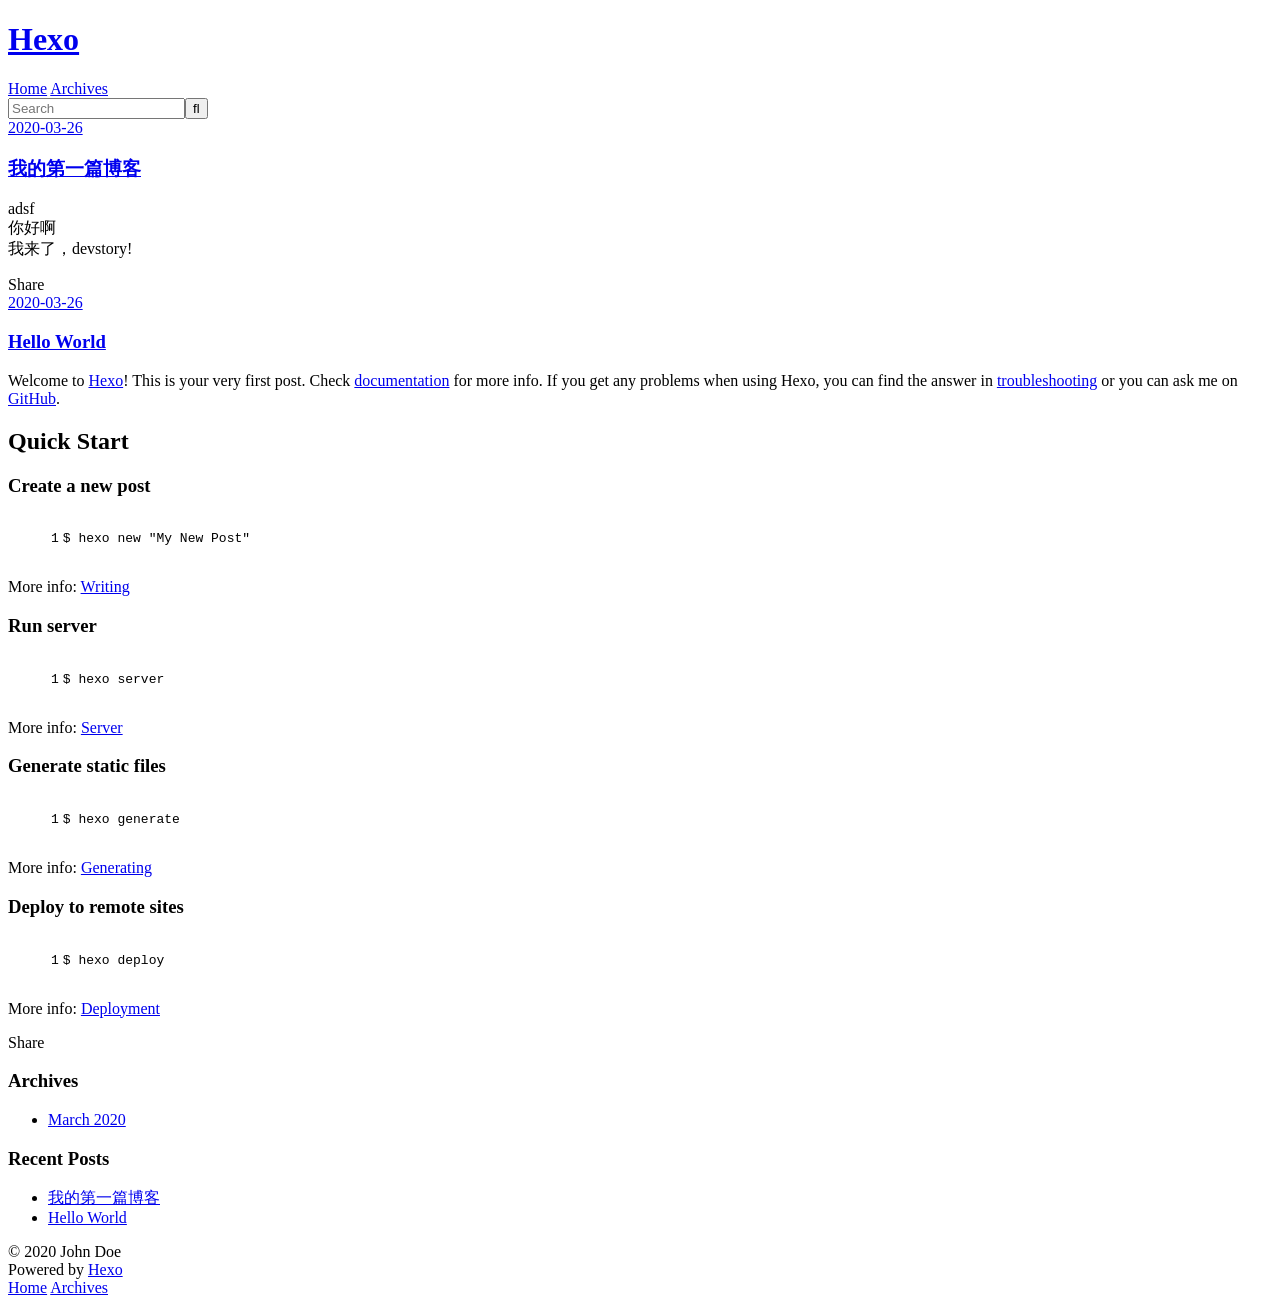
==== index.html @ c248e0e6 "Site updated: 2020-03-26 23:31:23" ====
<!DOCTYPE html>
<html>
<head>
  <meta charset="utf-8">
  

  
  <title>Hexo</title>
  <meta name="viewport" content="width=device-width, initial-scale=1, maximum-scale=1">
  <meta property="og:type" content="website">
<meta property="og:title" content="Hexo">
<meta property="og:url" content="http://yoursite.com/index.html">
<meta property="og:site_name" content="Hexo">
<meta property="og:locale" content="en_US">
<meta property="article:author" content="John Doe">
<meta name="twitter:card" content="summary">
  
    <link rel="alternate" href="/atom.xml" title="Hexo" type="application/atom+xml">
  
  
    <link rel="icon" href="/favicon.png">
  
  
    <link href="//fonts.googleapis.com/css?family=Source+Code+Pro" rel="stylesheet" type="text/css">
  
  
<link rel="stylesheet" href="/css/style.css">

<meta name="generator" content="Hexo 4.2.0"></head>

<body>
  <div id="container">
    <div id="wrap">
      <header id="header">
  <div id="banner"></div>
  <div id="header-outer" class="outer">
    <div id="header-title" class="inner">
      <h1 id="logo-wrap">
        <a href="/" id="logo">Hexo</a>
      </h1>
      
    </div>
    <div id="header-inner" class="inner">
      <nav id="main-nav">
        <a id="main-nav-toggle" class="nav-icon"></a>
        
          <a class="main-nav-link" href="/">Home</a>
        
          <a class="main-nav-link" href="/archives">Archives</a>
        
      </nav>
      <nav id="sub-nav">
        
          <a id="nav-rss-link" class="nav-icon" href="/atom.xml" title="RSS Feed"></a>
        
        <a id="nav-search-btn" class="nav-icon" title="Search"></a>
      </nav>
      <div id="search-form-wrap">
        <form action="//google.com/search" method="get" accept-charset="UTF-8" class="search-form"><input type="search" name="q" class="search-form-input" placeholder="Search"><button type="submit" class="search-form-submit">&#xF002;</button><input type="hidden" name="sitesearch" value="http://yoursite.com"></form>
      </div>
    </div>
  </div>
</header>
      <div class="outer">
        <section id="main">
  
    <article id="post-我的第一篇博客" class="article article-type-post" itemscope itemprop="blogPost">
  <div class="article-meta">
    <a href="/2020/03/26/%E6%88%91%E7%9A%84%E7%AC%AC%E4%B8%80%E7%AF%87%E5%8D%9A%E5%AE%A2/" class="article-date">
  <time datetime="2020-03-26T15:12:31.000Z" itemprop="datePublished">2020-03-26</time>
</a>
    
  </div>
  <div class="article-inner">
    
    
      <header class="article-header">
        
  
    <h1 itemprop="name">
      <a class="article-title" href="/2020/03/26/%E6%88%91%E7%9A%84%E7%AC%AC%E4%B8%80%E7%AF%87%E5%8D%9A%E5%AE%A2/">我的第一篇博客</a>
    </h1>
  

      </header>
    
    <div class="article-entry" itemprop="articleBody">
      
        <p>adsf<br>你好啊<br>我来了，devstory!</p>

      
    </div>
    <footer class="article-footer">
      <a data-url="http://yoursite.com/2020/03/26/%E6%88%91%E7%9A%84%E7%AC%AC%E4%B8%80%E7%AF%87%E5%8D%9A%E5%AE%A2/" data-id="ck88wel8a0000pclwgc4u8o2d" class="article-share-link">Share</a>
      
      
    </footer>
  </div>
  
</article>


  
    <article id="post-hello-world" class="article article-type-post" itemscope itemprop="blogPost">
  <div class="article-meta">
    <a href="/2020/03/26/hello-world/" class="article-date">
  <time datetime="2020-03-26T14:30:12.957Z" itemprop="datePublished">2020-03-26</time>
</a>
    
  </div>
  <div class="article-inner">
    
    
      <header class="article-header">
        
  
    <h1 itemprop="name">
      <a class="article-title" href="/2020/03/26/hello-world/">Hello World</a>
    </h1>
  

      </header>
    
    <div class="article-entry" itemprop="articleBody">
      
        <p>Welcome to <a href="https://hexo.io/" target="_blank" rel="noopener">Hexo</a>! This is your very first post. Check <a href="https://hexo.io/docs/" target="_blank" rel="noopener">documentation</a> for more info. If you get any problems when using Hexo, you can find the answer in <a href="https://hexo.io/docs/troubleshooting.html" target="_blank" rel="noopener">troubleshooting</a> or you can ask me on <a href="https://github.com/hexojs/hexo/issues" target="_blank" rel="noopener">GitHub</a>.</p>
<h2 id="Quick-Start"><a href="#Quick-Start" class="headerlink" title="Quick Start"></a>Quick Start</h2><h3 id="Create-a-new-post"><a href="#Create-a-new-post" class="headerlink" title="Create a new post"></a>Create a new post</h3><figure class="highlight bash"><table><tr><td class="gutter"><pre><span class="line">1</span><br></pre></td><td class="code"><pre><span class="line">$ hexo new <span class="string">"My New Post"</span></span><br></pre></td></tr></table></figure>

<p>More info: <a href="https://hexo.io/docs/writing.html" target="_blank" rel="noopener">Writing</a></p>
<h3 id="Run-server"><a href="#Run-server" class="headerlink" title="Run server"></a>Run server</h3><figure class="highlight bash"><table><tr><td class="gutter"><pre><span class="line">1</span><br></pre></td><td class="code"><pre><span class="line">$ hexo server</span><br></pre></td></tr></table></figure>

<p>More info: <a href="https://hexo.io/docs/server.html" target="_blank" rel="noopener">Server</a></p>
<h3 id="Generate-static-files"><a href="#Generate-static-files" class="headerlink" title="Generate static files"></a>Generate static files</h3><figure class="highlight bash"><table><tr><td class="gutter"><pre><span class="line">1</span><br></pre></td><td class="code"><pre><span class="line">$ hexo generate</span><br></pre></td></tr></table></figure>

<p>More info: <a href="https://hexo.io/docs/generating.html" target="_blank" rel="noopener">Generating</a></p>
<h3 id="Deploy-to-remote-sites"><a href="#Deploy-to-remote-sites" class="headerlink" title="Deploy to remote sites"></a>Deploy to remote sites</h3><figure class="highlight bash"><table><tr><td class="gutter"><pre><span class="line">1</span><br></pre></td><td class="code"><pre><span class="line">$ hexo deploy</span><br></pre></td></tr></table></figure>

<p>More info: <a href="https://hexo.io/docs/one-command-deployment.html" target="_blank" rel="noopener">Deployment</a></p>

      
    </div>
    <footer class="article-footer">
      <a data-url="http://yoursite.com/2020/03/26/hello-world/" data-id="ck88wa7g70000g4lwa5vne0vb" class="article-share-link">Share</a>
      
      
    </footer>
  </div>
  
</article>


  


</section>
        
          <aside id="sidebar">
  
    

  
    

  
    
  
    
  <div class="widget-wrap">
    <h3 class="widget-title">Archives</h3>
    <div class="widget">
      <ul class="archive-list"><li class="archive-list-item"><a class="archive-list-link" href="/archives/2020/03/">March 2020</a></li></ul>
    </div>
  </div>


  
    
  <div class="widget-wrap">
    <h3 class="widget-title">Recent Posts</h3>
    <div class="widget">
      <ul>
        
          <li>
            <a href="/2020/03/26/%E6%88%91%E7%9A%84%E7%AC%AC%E4%B8%80%E7%AF%87%E5%8D%9A%E5%AE%A2/">我的第一篇博客</a>
          </li>
        
          <li>
            <a href="/2020/03/26/hello-world/">Hello World</a>
          </li>
        
      </ul>
    </div>
  </div>

  
</aside>
        
      </div>
      <footer id="footer">
  
  <div class="outer">
    <div id="footer-info" class="inner">
      &copy; 2020 John Doe<br>
      Powered by <a href="http://hexo.io/" target="_blank">Hexo</a>
    </div>
  </div>
</footer>
    </div>
    <nav id="mobile-nav">
  
    <a href="/" class="mobile-nav-link">Home</a>
  
    <a href="/archives" class="mobile-nav-link">Archives</a>
  
</nav>
    

<script src="//ajax.googleapis.com/ajax/libs/jquery/2.0.3/jquery.min.js"></script>


  
<link rel="stylesheet" href="/fancybox/jquery.fancybox.css">

  
<script src="/fancybox/jquery.fancybox.pack.js"></script>




<script src="/js/script.js"></script>




  </div>
</body>
</html>
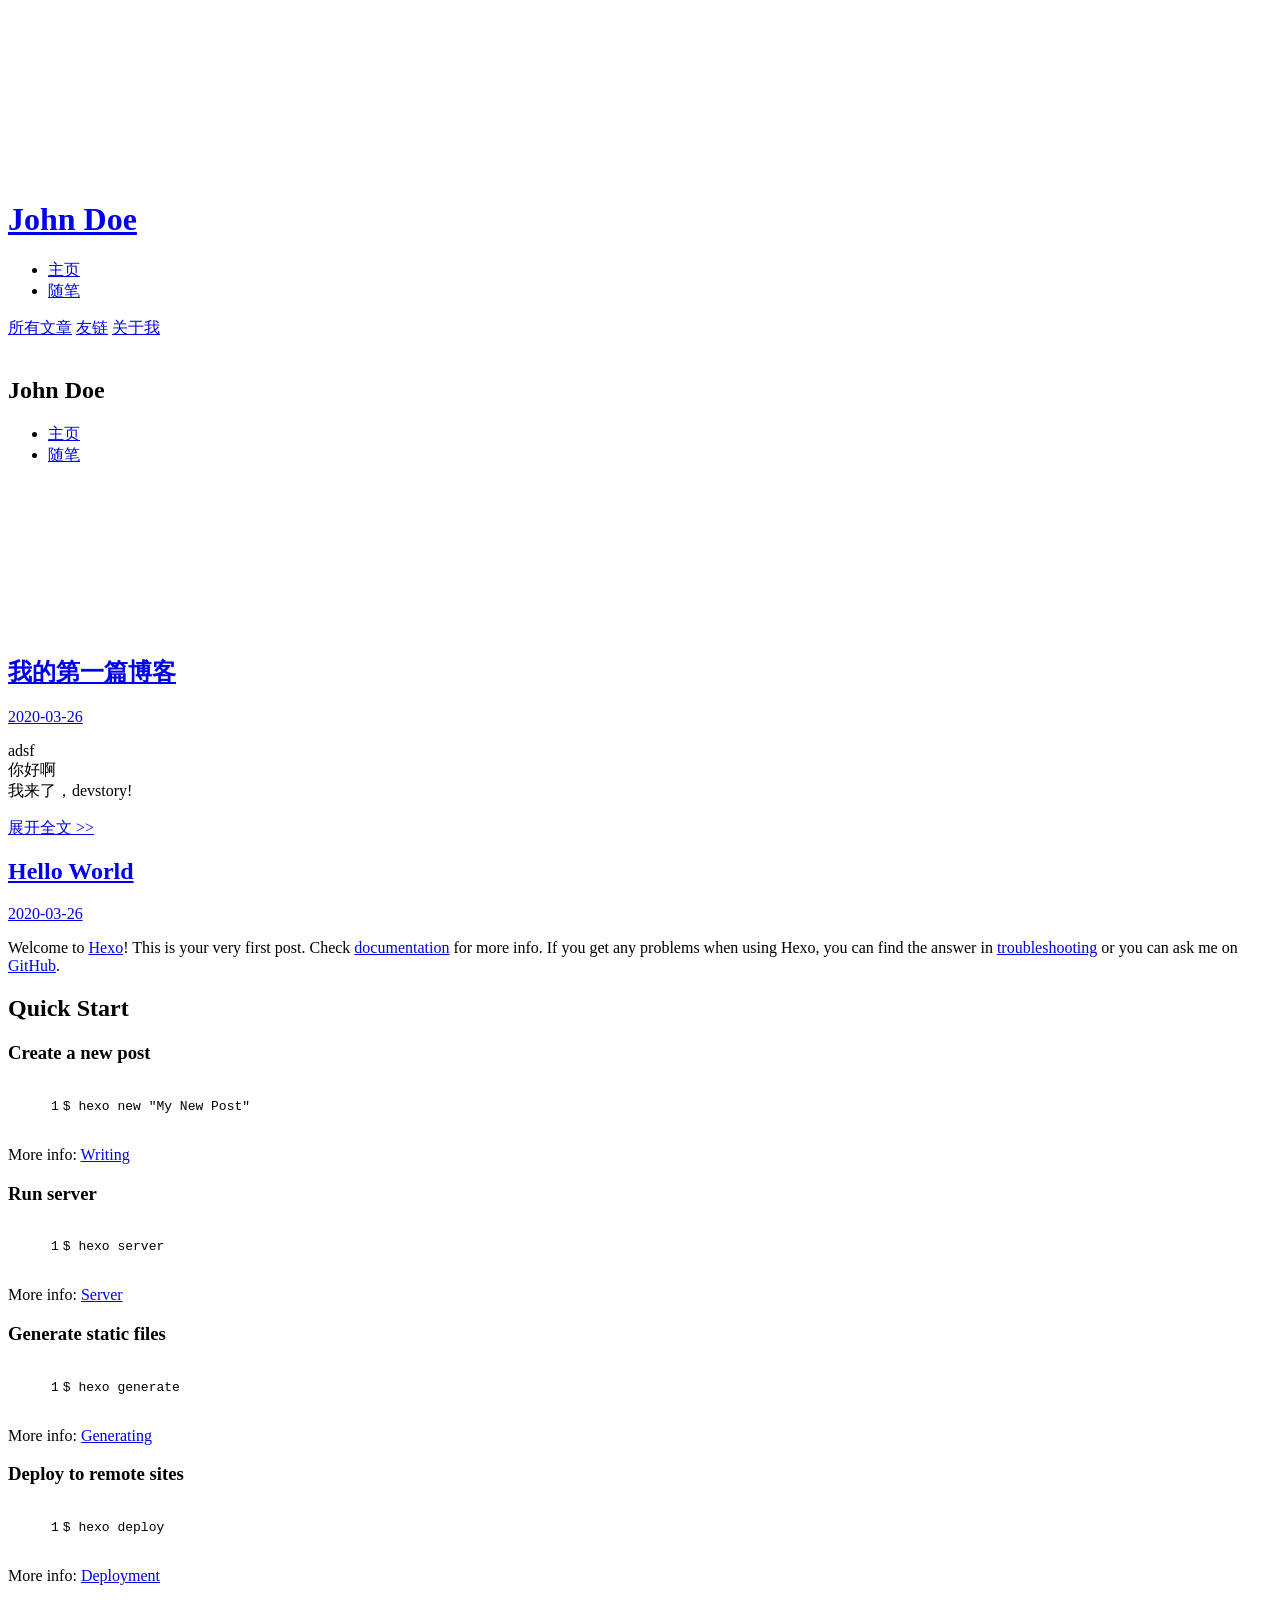
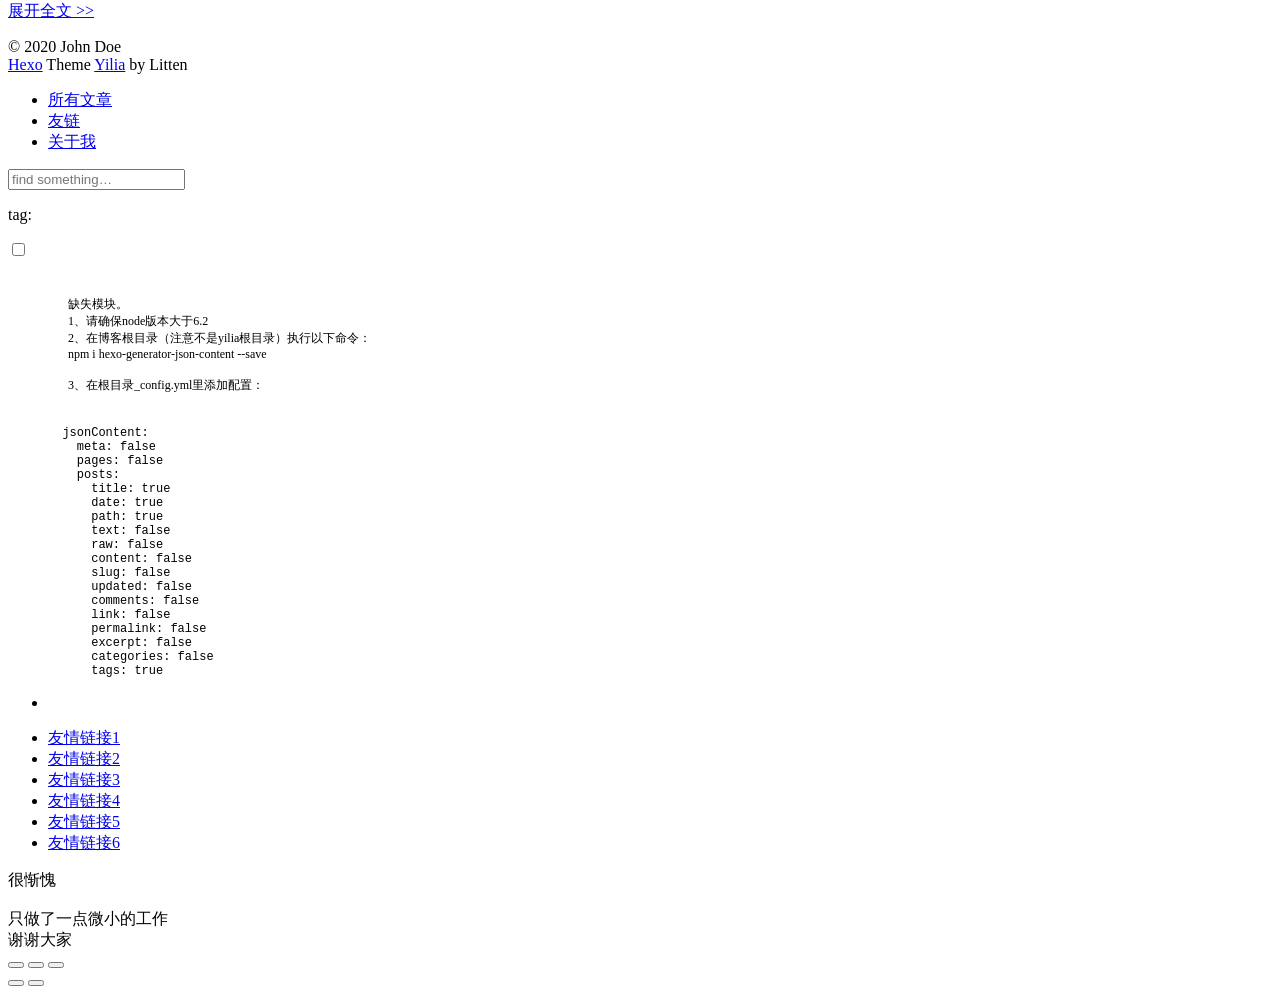
==== commit 801e8a35: "Site updated: 2020-03-26 23:58:21" ====
--- a/index.html
+++ b/index.html
@@ -3,8 +3,9 @@
 <head>
   <meta charset="utf-8">
   
-
-  
+  <meta name="renderer" content="webkit">
+  <meta http-equiv="X-UA-Compatible" content="IE=edge" >
+  <link rel="dns-prefetch" href="http://yoursite.com">
   <title>Hexo</title>
   <meta name="viewport" content="width=device-width, initial-scale=1, maximum-scale=1">
   <meta property="og:type" content="website">
@@ -15,64 +16,144 @@
 <meta property="article:author" content="John Doe">
 <meta name="twitter:card" content="summary">
   
-    <link rel="alternate" href="/atom.xml" title="Hexo" type="application/atom+xml">
+    <link rel="alternative" href="/atom.xml" title="Hexo" type="application/atom+xml">
   
   
     <link rel="icon" href="/favicon.png">
   
-  
-    <link href="//fonts.googleapis.com/css?family=Source+Code+Pro" rel="stylesheet" type="text/css">
-  
-  
-<link rel="stylesheet" href="/css/style.css">
+  <link rel="stylesheet" type="text/css" href="/./main.0cf68a.css">
+  <style type="text/css">
+  
+    #container.show {
+      background: linear-gradient(200deg,#a0cfe4,#e8c37e);
+    }
+  </style>
+  
+
+  
 
 <meta name="generator" content="Hexo 4.2.0"></head>
 
 <body>
-  <div id="container">
-    <div id="wrap">
-      <header id="header">
-  <div id="banner"></div>
-  <div id="header-outer" class="outer">
-    <div id="header-title" class="inner">
-      <h1 id="logo-wrap">
-        <a href="/" id="logo">Hexo</a>
-      </h1>
-      
-    </div>
-    <div id="header-inner" class="inner">
-      <nav id="main-nav">
-        <a id="main-nav-toggle" class="nav-icon"></a>
-        
-          <a class="main-nav-link" href="/">Home</a>
-        
-          <a class="main-nav-link" href="/archives">Archives</a>
-        
-      </nav>
-      <nav id="sub-nav">
-        
-          <a id="nav-rss-link" class="nav-icon" href="/atom.xml" title="RSS Feed"></a>
-        
-        <a id="nav-search-btn" class="nav-icon" title="Search"></a>
-      </nav>
-      <div id="search-form-wrap">
-        <form action="//google.com/search" method="get" accept-charset="UTF-8" class="search-form"><input type="search" name="q" class="search-form-input" placeholder="Search"><button type="submit" class="search-form-submit">&#xF002;</button><input type="hidden" name="sitesearch" value="http://yoursite.com"></form>
-      </div>
-    </div>
-  </div>
-</header>
-      <div class="outer">
-        <section id="main">
-  
-    <article id="post-我的第一篇博客" class="article article-type-post" itemscope itemprop="blogPost">
-  <div class="article-meta">
-    <a href="/2020/03/26/%E6%88%91%E7%9A%84%E7%AC%AC%E4%B8%80%E7%AF%87%E5%8D%9A%E5%AE%A2/" class="article-date">
-  <time datetime="2020-03-26T15:12:31.000Z" itemprop="datePublished">2020-03-26</time>
-</a>
-    
-  </div>
+  <div id="container" q-class="show:isCtnShow">
+    <canvas id="anm-canvas" class="anm-canvas"></canvas>
+    <div class="left-col" q-class="show:isShow">
+      
+<div class="overlay" style="background: #4d4d4d"></div>
+<div class="intrude-less">
+	<header id="header" class="inner">
+		<a href="/" class="profilepic">
+			<img src="" class="js-avatar">
+		</a>
+		<hgroup>
+		  <h1 class="header-author"><a href="/">John Doe</a></h1>
+		</hgroup>
+		
+
+		<nav class="header-menu">
+			<ul>
+			
+				<li><a href="/">主页</a></li>
+	        
+				<li><a href="/tags/%E9%9A%8F%E7%AC%94/">随笔</a></li>
+	        
+			</ul>
+		</nav>
+		<nav class="header-smart-menu">
+    		
+    			
+    			<a q-on="click: openSlider(e, 'innerArchive')" href="javascript:void(0)">所有文章</a>
+    			
+            
+    			
+    			<a q-on="click: openSlider(e, 'friends')" href="javascript:void(0)">友链</a>
+    			
+            
+    			
+    			<a q-on="click: openSlider(e, 'aboutme')" href="javascript:void(0)">关于我</a>
+    			
+            
+		</nav>
+		<nav class="header-nav">
+			<div class="social">
+				
+					<a class="github" target="_blank" href="#" title="github"><i class="icon-github"></i></a>
+		        
+					<a class="weibo" target="_blank" href="#" title="weibo"><i class="icon-weibo"></i></a>
+		        
+					<a class="rss" target="_blank" href="#" title="rss"><i class="icon-rss"></i></a>
+		        
+					<a class="zhihu" target="_blank" href="#" title="zhihu"><i class="icon-zhihu"></i></a>
+		        
+			</div>
+		</nav>
+	</header>		
+</div>
+
+    </div>
+    <div class="mid-col" q-class="show:isShow,hide:isShow|isFalse">
+      
+<nav id="mobile-nav">
+  	<div class="overlay js-overlay" style="background: #4d4d4d"></div>
+	<div class="btnctn js-mobile-btnctn">
+  		<div class="slider-trigger list" q-on="click: openSlider(e)"><i class="icon icon-sort"></i></div>
+	</div>
+	<div class="intrude-less">
+		<header id="header" class="inner">
+			<div class="profilepic">
+				<img src="" class="js-avatar">
+			</div>
+			<hgroup>
+			  <h1 class="header-author js-header-author">John Doe</h1>
+			</hgroup>
+			
+			
+			
+				
+			
+				
+			
+			
+			
+			<nav class="header-nav">
+				<div class="social">
+					
+						<a class="github" target="_blank" href="#" title="github"><i class="icon-github"></i></a>
+			        
+						<a class="weibo" target="_blank" href="#" title="weibo"><i class="icon-weibo"></i></a>
+			        
+						<a class="rss" target="_blank" href="#" title="rss"><i class="icon-rss"></i></a>
+			        
+						<a class="zhihu" target="_blank" href="#" title="zhihu"><i class="icon-zhihu"></i></a>
+			        
+				</div>
+			</nav>
+
+			<nav class="header-menu js-header-menu">
+				<ul style="width: 50%">
+				
+				
+					<li style="width: 50%"><a href="/">主页</a></li>
+		        
+					<li style="width: 50%"><a href="/tags/%E9%9A%8F%E7%AC%94/">随笔</a></li>
+		        
+				</ul>
+			</nav>
+		</header>				
+	</div>
+	<div class="mobile-mask" style="display:none" q-show="isShow"></div>
+</nav>
+
+      <div id="wrapper" class="body-wrap">
+        <div class="menu-l">
+          <div class="canvas-wrap">
+            <canvas data-colors="#eaeaea" data-sectionHeight="100" data-contentId="js-content" id="myCanvas1" class="anm-canvas"></canvas>
+          </div>
+          <div id="js-content" class="content-ll">
+            
+  
+    <article id="post-我的第一篇博客" class="article article-type-post  article-index" itemscope itemprop="blogPost">
   <div class="article-inner">
-    
     
       <header class="article-header">
         
@@ -82,6 +163,11 @@
     </h1>
   
 
+        
+        <a href="/2020/03/26/%E6%88%91%E7%9A%84%E7%AC%AC%E4%B8%80%E7%AF%87%E5%8D%9A%E5%AE%A2/" class="archive-article-date">
+  	<time datetime="2020-03-26T15:12:31.000Z" itemprop="datePublished"><i class="icon-calendar icon"></i>2020-03-26</time>
+</a>
+        
       </header>
     
     <div class="article-entry" itemprop="articleBody">
@@ -89,27 +175,48 @@
         <p>adsf<br>你好啊<br>我来了，devstory!</p>
 
       
-    </div>
-    <footer class="article-footer">
-      <a data-url="http://yoursite.com/2020/03/26/%E6%88%91%E7%9A%84%E7%AC%AC%E4%B8%80%E7%AF%87%E5%8D%9A%E5%AE%A2/" data-id="ck88wel8a0000pclwgc4u8o2d" class="article-share-link">Share</a>
-      
-      
-    </footer>
+
+      
+    </div>
+    <div class="article-info article-info-index">
+      
+      
+      
+
+      
+        <p class="article-more-link">
+          <a class="article-more-a" href="/2020/03/26/%E6%88%91%E7%9A%84%E7%AC%AC%E4%B8%80%E7%AF%87%E5%8D%9A%E5%AE%A2/">展开全文 >></a>
+        </p>
+      
+
+      
+      <div class="clearfix"></div>
+    </div>
   </div>
-  
 </article>
 
-
-  
-    <article id="post-hello-world" class="article article-type-post" itemscope itemprop="blogPost">
-  <div class="article-meta">
-    <a href="/2020/03/26/hello-world/" class="article-date">
-  <time datetime="2020-03-26T14:30:12.957Z" itemprop="datePublished">2020-03-26</time>
-</a>
-    
-  </div>
+<aside class="wrap-side-operation">
+    <div class="mod-side-operation">
+        
+        <div class="jump-container" id="js-jump-container" style="display:none;">
+            <a href="javascript:void(0)" class="mod-side-operation__jump-to-top">
+                <i class="icon-font icon-back"></i>
+            </a>
+            <div id="js-jump-plan-container" class="jump-plan-container" style="top: -11px;">
+                <i class="icon-font icon-plane jump-plane"></i>
+            </div>
+        </div>
+        
+        
+    </div>
+</aside>
+
+
+
+
+  
+    <article id="post-hello-world" class="article article-type-post  article-index" itemscope itemprop="blogPost">
   <div class="article-inner">
-    
     
       <header class="article-header">
         
@@ -119,6 +226,11 @@
     </h1>
   
 
+        
+        <a href="/2020/03/26/hello-world/" class="archive-article-date">
+  	<time datetime="2020-03-26T14:30:12.957Z" itemprop="datePublished"><i class="icon-calendar icon"></i>2020-03-26</time>
+</a>
+        
       </header>
     
     <div class="article-entry" itemprop="articleBody">
@@ -138,100 +250,292 @@
 <p>More info: <a href="https://hexo.io/docs/one-command-deployment.html" target="_blank" rel="noopener">Deployment</a></p>
 
       
-    </div>
-    <footer class="article-footer">
-      <a data-url="http://yoursite.com/2020/03/26/hello-world/" data-id="ck88wa7g70000g4lwa5vne0vb" class="article-share-link">Share</a>
-      
-      
-    </footer>
+
+      
+    </div>
+    <div class="article-info article-info-index">
+      
+      
+      
+
+      
+        <p class="article-more-link">
+          <a class="article-more-a" href="/2020/03/26/hello-world/">展开全文 >></a>
+        </p>
+      
+
+      
+      <div class="clearfix"></div>
+    </div>
   </div>
-  
 </article>
 
-
-  
-
-
-</section>
-        
-          <aside id="sidebar">
-  
-    
-
-  
-    
-
-  
-    
-  
-    
-  <div class="widget-wrap">
-    <h3 class="widget-title">Archives</h3>
-    <div class="widget">
-      <ul class="archive-list"><li class="archive-list-item"><a class="archive-list-link" href="/archives/2020/03/">March 2020</a></li></ul>
-    </div>
-  </div>
-
-
-  
-    
-  <div class="widget-wrap">
-    <h3 class="widget-title">Recent Posts</h3>
-    <div class="widget">
-      <ul>
-        
-          <li>
-            <a href="/2020/03/26/%E6%88%91%E7%9A%84%E7%AC%AC%E4%B8%80%E7%AF%87%E5%8D%9A%E5%AE%A2/">我的第一篇博客</a>
-          </li>
-        
-          <li>
-            <a href="/2020/03/26/hello-world/">Hello World</a>
-          </li>
-        
-      </ul>
-    </div>
-  </div>
-
-  
+<aside class="wrap-side-operation">
+    <div class="mod-side-operation">
+        
+        <div class="jump-container" id="js-jump-container" style="display:none;">
+            <a href="javascript:void(0)" class="mod-side-operation__jump-to-top">
+                <i class="icon-font icon-back"></i>
+            </a>
+            <div id="js-jump-plan-container" class="jump-plan-container" style="top: -11px;">
+                <i class="icon-font icon-plane jump-plane"></i>
+            </div>
+        </div>
+        
+        
+    </div>
 </aside>
-        
+
+
+
+
+  
+  
+
+
+          </div>
+        </div>
       </div>
       <footer id="footer">
-  
   <div class="outer">
-    <div id="footer-info" class="inner">
-      &copy; 2020 John Doe<br>
-      Powered by <a href="http://hexo.io/" target="_blank">Hexo</a>
+    <div id="footer-info">
+    	<div class="footer-left">
+    		&copy; 2020 John Doe
+    	</div>
+      	<div class="footer-right">
+      		<a href="http://hexo.io/" target="_blank">Hexo</a>  Theme <a href="https://github.com/litten/hexo-theme-yilia" target="_blank">Yilia</a> by Litten
+      	</div>
     </div>
   </div>
 </footer>
     </div>
-    <nav id="mobile-nav">
-  
-    <a href="/" class="mobile-nav-link">Home</a>
-  
-    <a href="/archives" class="mobile-nav-link">Archives</a>
-  
-</nav>
-    
-
-<script src="//ajax.googleapis.com/ajax/libs/jquery/2.0.3/jquery.min.js"></script>
-
-
-  
-<link rel="stylesheet" href="/fancybox/jquery.fancybox.css">
-
-  
-<script src="/fancybox/jquery.fancybox.pack.js"></script>
-
-
-
-
-<script src="/js/script.js"></script>
-
-
-
-
+    <script>
+	var yiliaConfig = {
+		mathjax: false,
+		isHome: true,
+		isPost: false,
+		isArchive: false,
+		isTag: false,
+		isCategory: false,
+		open_in_new: false,
+		toc_hide_index: true,
+		root: "/",
+		innerArchive: true,
+		showTags: false
+	}
+</script>
+
+<script>!function(t){function n(e){if(r[e])return r[e].exports;var i=r[e]={exports:{},id:e,loaded:!1};return t[e].call(i.exports,i,i.exports,n),i.loaded=!0,i.exports}var r={};n.m=t,n.c=r,n.p="./",n(0)}([function(t,n,r){r(195),t.exports=r(191)},function(t,n,r){var e=r(3),i=r(52),o=r(27),u=r(28),c=r(53),f="prototype",a=function(t,n,r){var s,l,h,v,p=t&a.F,d=t&a.G,y=t&a.S,g=t&a.P,b=t&a.B,m=d?e:y?e[n]||(e[n]={}):(e[n]||{})[f],x=d?i:i[n]||(i[n]={}),w=x[f]||(x[f]={});d&&(r=n);for(s in r)l=!p&&m&&void 0!==m[s],h=(l?m:r)[s],v=b&&l?c(h,e):g&&"function"==typeof h?c(Function.call,h):h,m&&u(m,s,h,t&a.U),x[s]!=h&&o(x,s,v),g&&w[s]!=h&&(w[s]=h)};e.core=i,a.F=1,a.G=2,a.S=4,a.P=8,a.B=16,a.W=32,a.U=64,a.R=128,t.exports=a},function(t,n,r){var e=r(6);t.exports=function(t){if(!e(t))throw TypeError(t+" is not an object!");return t}},function(t,n){var r=t.exports="undefined"!=typeof window&&window.Math==Math?window:"undefined"!=typeof self&&self.Math==Math?self:Function("return this")();"number"==typeof __g&&(__g=r)},function(t,n){t.exports=function(t){try{return!!t()}catch(t){return!0}}},function(t,n){var r=t.exports="undefined"!=typeof window&&window.Math==Math?window:"undefined"!=typeof self&&self.Math==Math?self:Function("return this")();"number"==typeof __g&&(__g=r)},function(t,n){t.exports=function(t){return"object"==typeof t?null!==t:"function"==typeof t}},function(t,n,r){var e=r(126)("wks"),i=r(76),o=r(3).Symbol,u="function"==typeof o;(t.exports=function(t){return e[t]||(e[t]=u&&o[t]||(u?o:i)("Symbol."+t))}).store=e},function(t,n){var r={}.hasOwnProperty;t.exports=function(t,n){return r.call(t,n)}},function(t,n,r){var e=r(94),i=r(33);t.exports=function(t){return e(i(t))}},function(t,n,r){t.exports=!r(4)(function(){return 7!=Object.defineProperty({},"a",{get:function(){return 7}}).a})},function(t,n,r){var e=r(2),i=r(167),o=r(50),u=Object.defineProperty;n.f=r(10)?Object.defineProperty:function(t,n,r){if(e(t),n=o(n,!0),e(r),i)try{return u(t,n,r)}catch(t){}if("get"in r||"set"in r)throw TypeError("Accessors not supported!");return"value"in r&&(t[n]=r.value),t}},function(t,n,r){t.exports=!r(18)(function(){return 7!=Object.defineProperty({},"a",{get:function(){return 7}}).a})},function(t,n,r){var e=r(14),i=r(22);t.exports=r(12)?function(t,n,r){return e.f(t,n,i(1,r))}:function(t,n,r){return t[n]=r,t}},function(t,n,r){var e=r(20),i=r(58),o=r(42),u=Object.defineProperty;n.f=r(12)?Object.defineProperty:function(t,n,r){if(e(t),n=o(n,!0),e(r),i)try{return u(t,n,r)}catch(t){}if("get"in r||"set"in r)throw TypeError("Accessors not supported!");return"value"in r&&(t[n]=r.value),t}},function(t,n,r){var e=r(40)("wks"),i=r(23),o=r(5).Symbol,u="function"==typeof o;(t.exports=function(t){return e[t]||(e[t]=u&&o[t]||(u?o:i)("Symbol."+t))}).store=e},function(t,n,r){var e=r(67),i=Math.min;t.exports=function(t){return t>0?i(e(t),9007199254740991):0}},function(t,n,r){var e=r(46);t.exports=function(t){return Object(e(t))}},function(t,n){t.exports=function(t){try{return!!t()}catch(t){return!0}}},function(t,n,r){var e=r(63),i=r(34);t.exports=Object.keys||function(t){return e(t,i)}},function(t,n,r){var e=r(21);t.exports=function(t){if(!e(t))throw TypeError(t+" is not an object!");return t}},function(t,n){t.exports=function(t){return"object"==typeof t?null!==t:"function"==typeof t}},function(t,n){t.exports=function(t,n){return{enumerable:!(1&t),configurable:!(2&t),writable:!(4&t),value:n}}},function(t,n){var r=0,e=Math.random();t.exports=function(t){return"Symbol(".concat(void 0===t?"":t,")_",(++r+e).toString(36))}},function(t,n){var r={}.hasOwnProperty;t.exports=function(t,n){return r.call(t,n)}},function(t,n){var r=t.exports={version:"2.4.0"};"number"==typeof __e&&(__e=r)},function(t,n){t.exports=function(t){if("function"!=typeof t)throw TypeError(t+" is not a function!");return t}},function(t,n,r){var e=r(11),i=r(66);t.exports=r(10)?function(t,n,r){return e.f(t,n,i(1,r))}:function(t,n,r){return t[n]=r,t}},function(t,n,r){var e=r(3),i=r(27),o=r(24),u=r(76)("src"),c="toString",f=Function[c],a=(""+f).split(c);r(52).inspectSource=function(t){return f.call(t)},(t.exports=function(t,n,r,c){var f="function"==typeof r;f&&(o(r,"name")||i(r,"name",n)),t[n]!==r&&(f&&(o(r,u)||i(r,u,t[n]?""+t[n]:a.join(String(n)))),t===e?t[n]=r:c?t[n]?t[n]=r:i(t,n,r):(delete t[n],i(t,n,r)))})(Function.prototype,c,function(){return"function"==typeof this&&this[u]||f.call(this)})},function(t,n,r){var e=r(1),i=r(4),o=r(46),u=function(t,n,r,e){var i=String(o(t)),u="<"+n;return""!==r&&(u+=" "+r+'="'+String(e).replace(/"/g,"&quot;")+'"'),u+">"+i+"</"+n+">"};t.exports=function(t,n){var r={};r[t]=n(u),e(e.P+e.F*i(function(){var n=""[t]('"');return n!==n.toLowerCase()||n.split('"').length>3}),"String",r)}},function(t,n,r){var e=r(115),i=r(46);t.exports=function(t){return e(i(t))}},function(t,n,r){var e=r(116),i=r(66),o=r(30),u=r(50),c=r(24),f=r(167),a=Object.getOwnPropertyDescriptor;n.f=r(10)?a:function(t,n){if(t=o(t),n=u(n,!0),f)try{return a(t,n)}catch(t){}if(c(t,n))return i(!e.f.call(t,n),t[n])}},function(t,n,r){var e=r(24),i=r(17),o=r(145)("IE_PROTO"),u=Object.prototype;t.exports=Object.getPrototypeOf||function(t){return t=i(t),e(t,o)?t[o]:"function"==typeof t.constructor&&t instanceof t.constructor?t.constructor.prototype:t instanceof Object?u:null}},function(t,n){t.exports=function(t){if(void 0==t)throw TypeError("Can't call method on  "+t);return t}},function(t,n){t.exports="constructor,hasOwnProperty,isPrototypeOf,propertyIsEnumerable,toLocaleString,toString,valueOf".split(",")},function(t,n){t.exports={}},function(t,n){t.exports=!0},function(t,n){n.f={}.propertyIsEnumerable},function(t,n,r){var e=r(14).f,i=r(8),o=r(15)("toStringTag");t.exports=function(t,n,r){t&&!i(t=r?t:t.prototype,o)&&e(t,o,{configurable:!0,value:n})}},function(t,n,r){var e=r(40)("keys"),i=r(23);t.exports=function(t){return e[t]||(e[t]=i(t))}},function(t,n,r){var e=r(5),i="__core-js_shared__",o=e[i]||(e[i]={});t.exports=function(t){return o[t]||(o[t]={})}},function(t,n){var r=Math.ceil,e=Math.floor;t.exports=function(t){return isNaN(t=+t)?0:(t>0?e:r)(t)}},function(t,n,r){var e=r(21);t.exports=function(t,n){if(!e(t))return t;var r,i;if(n&&"function"==typeof(r=t.toString)&&!e(i=r.call(t)))return i;if("function"==typeof(r=t.valueOf)&&!e(i=r.call(t)))return i;if(!n&&"function"==typeof(r=t.toString)&&!e(i=r.call(t)))return i;throw TypeError("Can't convert object to primitive value")}},function(t,n,r){var e=r(5),i=r(25),o=r(36),u=r(44),c=r(14).f;t.exports=function(t){var n=i.Symbol||(i.Symbol=o?{}:e.Symbol||{});"_"==t.charAt(0)||t in n||c(n,t,{value:u.f(t)})}},function(t,n,r){n.f=r(15)},function(t,n){var r={}.toString;t.exports=function(t){return r.call(t).slice(8,-1)}},function(t,n){t.exports=function(t){if(void 0==t)throw TypeError("Can't call method on  "+t);return t}},function(t,n,r){var e=r(4);t.exports=function(t,n){return!!t&&e(function(){n?t.call(null,function(){},1):t.call(null)})}},function(t,n,r){var e=r(53),i=r(115),o=r(17),u=r(16),c=r(203);t.exports=function(t,n){var r=1==t,f=2==t,a=3==t,s=4==t,l=6==t,h=5==t||l,v=n||c;return function(n,c,p){for(var d,y,g=o(n),b=i(g),m=e(c,p,3),x=u(b.length),w=0,S=r?v(n,x):f?v(n,0):void 0;x>w;w++)if((h||w in b)&&(d=b[w],y=m(d,w,g),t))if(r)S[w]=y;else if(y)switch(t){case 3:return!0;case 5:return d;case 6:return w;case 2:S.push(d)}else if(s)return!1;return l?-1:a||s?s:S}}},function(t,n,r){var e=r(1),i=r(52),o=r(4);t.exports=function(t,n){var r=(i.Object||{})[t]||Object[t],u={};u[t]=n(r),e(e.S+e.F*o(function(){r(1)}),"Object",u)}},function(t,n,r){var e=r(6);t.exports=function(t,n){if(!e(t))return t;var r,i;if(n&&"function"==typeof(r=t.toString)&&!e(i=r.call(t)))return i;if("function"==typeof(r=t.valueOf)&&!e(i=r.call(t)))return i;if(!n&&"function"==typeof(r=t.toString)&&!e(i=r.call(t)))return i;throw TypeError("Can't convert object to primitive value")}},function(t,n,r){var e=r(5),i=r(25),o=r(91),u=r(13),c="prototype",f=function(t,n,r){var a,s,l,h=t&f.F,v=t&f.G,p=t&f.S,d=t&f.P,y=t&f.B,g=t&f.W,b=v?i:i[n]||(i[n]={}),m=b[c],x=v?e:p?e[n]:(e[n]||{})[c];v&&(r=n);for(a in r)(s=!h&&x&&void 0!==x[a])&&a in b||(l=s?x[a]:r[a],b[a]=v&&"function"!=typeof x[a]?r[a]:y&&s?o(l,e):g&&x[a]==l?function(t){var n=function(n,r,e){if(this instanceof t){switch(arguments.length){case 0:return new t;case 1:return new t(n);case 2:return new t(n,r)}return new t(n,r,e)}return t.apply(this,arguments)};return n[c]=t[c],n}(l):d&&"function"==typeof l?o(Function.call,l):l,d&&((b.virtual||(b.virtual={}))[a]=l,t&f.R&&m&&!m[a]&&u(m,a,l)))};f.F=1,f.G=2,f.S=4,f.P=8,f.B=16,f.W=32,f.U=64,f.R=128,t.exports=f},function(t,n){var r=t.exports={version:"2.4.0"};"number"==typeof __e&&(__e=r)},function(t,n,r){var e=r(26);t.exports=function(t,n,r){if(e(t),void 0===n)return t;switch(r){case 1:return function(r){return t.call(n,r)};case 2:return function(r,e){return t.call(n,r,e)};case 3:return function(r,e,i){return t.call(n,r,e,i)}}return function(){return t.apply(n,arguments)}}},function(t,n,r){var e=r(183),i=r(1),o=r(126)("metadata"),u=o.store||(o.store=new(r(186))),c=function(t,n,r){var i=u.get(t);if(!i){if(!r)return;u.set(t,i=new e)}var o=i.get(n);if(!o){if(!r)return;i.set(n,o=new e)}return o},f=function(t,n,r){var e=c(n,r,!1);return void 0!==e&&e.has(t)},a=function(t,n,r){var e=c(n,r,!1);return void 0===e?void 0:e.get(t)},s=function(t,n,r,e){c(r,e,!0).set(t,n)},l=function(t,n){var r=c(t,n,!1),e=[];return r&&r.forEach(function(t,n){e.push(n)}),e},h=function(t){return void 0===t||"symbol"==typeof t?t:String(t)},v=function(t){i(i.S,"Reflect",t)};t.exports={store:u,map:c,has:f,get:a,set:s,keys:l,key:h,exp:v}},function(t,n,r){"use strict";if(r(10)){var e=r(69),i=r(3),o=r(4),u=r(1),c=r(127),f=r(152),a=r(53),s=r(68),l=r(66),h=r(27),v=r(73),p=r(67),d=r(16),y=r(75),g=r(50),b=r(24),m=r(180),x=r(114),w=r(6),S=r(17),_=r(137),O=r(70),E=r(32),P=r(71).f,j=r(154),F=r(76),M=r(7),A=r(48),N=r(117),T=r(146),I=r(155),k=r(80),L=r(123),R=r(74),C=r(130),D=r(160),U=r(11),W=r(31),G=U.f,B=W.f,V=i.RangeError,z=i.TypeError,q=i.Uint8Array,K="ArrayBuffer",J="Shared"+K,Y="BYTES_PER_ELEMENT",H="prototype",$=Array[H],X=f.ArrayBuffer,Q=f.DataView,Z=A(0),tt=A(2),nt=A(3),rt=A(4),et=A(5),it=A(6),ot=N(!0),ut=N(!1),ct=I.values,ft=I.keys,at=I.entries,st=$.lastIndexOf,lt=$.reduce,ht=$.reduceRight,vt=$.join,pt=$.sort,dt=$.slice,yt=$.toString,gt=$.toLocaleString,bt=M("iterator"),mt=M("toStringTag"),xt=F("typed_constructor"),wt=F("def_constructor"),St=c.CONSTR,_t=c.TYPED,Ot=c.VIEW,Et="Wrong length!",Pt=A(1,function(t,n){return Tt(T(t,t[wt]),n)}),jt=o(function(){return 1===new q(new Uint16Array([1]).buffer)[0]}),Ft=!!q&&!!q[H].set&&o(function(){new q(1).set({})}),Mt=function(t,n){if(void 0===t)throw z(Et);var r=+t,e=d(t);if(n&&!m(r,e))throw V(Et);return e},At=function(t,n){var r=p(t);if(r<0||r%n)throw V("Wrong offset!");return r},Nt=function(t){if(w(t)&&_t in t)return t;throw z(t+" is not a typed array!")},Tt=function(t,n){if(!(w(t)&&xt in t))throw z("It is not a typed array constructor!");return new t(n)},It=function(t,n){return kt(T(t,t[wt]),n)},kt=function(t,n){for(var r=0,e=n.length,i=Tt(t,e);e>r;)i[r]=n[r++];return i},Lt=function(t,n,r){G(t,n,{get:function(){return this._d[r]}})},Rt=function(t){var n,r,e,i,o,u,c=S(t),f=arguments.length,s=f>1?arguments[1]:void 0,l=void 0!==s,h=j(c);if(void 0!=h&&!_(h)){for(u=h.call(c),e=[],n=0;!(o=u.next()).done;n++)e.push(o.value);c=e}for(l&&f>2&&(s=a(s,arguments[2],2)),n=0,r=d(c.length),i=Tt(this,r);r>n;n++)i[n]=l?s(c[n],n):c[n];return i},Ct=function(){for(var t=0,n=arguments.length,r=Tt(this,n);n>t;)r[t]=arguments[t++];return r},Dt=!!q&&o(function(){gt.call(new q(1))}),Ut=function(){return gt.apply(Dt?dt.call(Nt(this)):Nt(this),arguments)},Wt={copyWithin:function(t,n){return D.call(Nt(this),t,n,arguments.length>2?arguments[2]:void 0)},every:function(t){return rt(Nt(this),t,arguments.length>1?arguments[1]:void 0)},fill:function(t){return C.apply(Nt(this),arguments)},filter:function(t){return It(this,tt(Nt(this),t,arguments.length>1?arguments[1]:void 0))},find:function(t){return et(Nt(this),t,arguments.length>1?arguments[1]:void 0)},findIndex:function(t){return it(Nt(this),t,arguments.length>1?arguments[1]:void 0)},forEach:function(t){Z(Nt(this),t,arguments.length>1?arguments[1]:void 0)},indexOf:function(t){return ut(Nt(this),t,arguments.length>1?arguments[1]:void 0)},includes:function(t){return ot(Nt(this),t,arguments.length>1?arguments[1]:void 0)},join:function(t){return vt.apply(Nt(this),arguments)},lastIndexOf:function(t){return st.apply(Nt(this),arguments)},map:function(t){return Pt(Nt(this),t,arguments.length>1?arguments[1]:void 0)},reduce:function(t){return lt.apply(Nt(this),arguments)},reduceRight:function(t){return ht.apply(Nt(this),arguments)},reverse:function(){for(var t,n=this,r=Nt(n).length,e=Math.floor(r/2),i=0;i<e;)t=n[i],n[i++]=n[--r],n[r]=t;return n},some:function(t){return nt(Nt(this),t,arguments.length>1?arguments[1]:void 0)},sort:function(t){return pt.call(Nt(this),t)},subarray:function(t,n){var r=Nt(this),e=r.length,i=y(t,e);return new(T(r,r[wt]))(r.buffer,r.byteOffset+i*r.BYTES_PER_ELEMENT,d((void 0===n?e:y(n,e))-i))}},Gt=function(t,n){return It(this,dt.call(Nt(this),t,n))},Bt=function(t){Nt(this);var n=At(arguments[1],1),r=this.length,e=S(t),i=d(e.length),o=0;if(i+n>r)throw V(Et);for(;o<i;)this[n+o]=e[o++]},Vt={entries:function(){return at.call(Nt(this))},keys:function(){return ft.call(Nt(this))},values:function(){return ct.call(Nt(this))}},zt=function(t,n){return w(t)&&t[_t]&&"symbol"!=typeof n&&n in t&&String(+n)==String(n)},qt=function(t,n){return zt(t,n=g(n,!0))?l(2,t[n]):B(t,n)},Kt=function(t,n,r){return!(zt(t,n=g(n,!0))&&w(r)&&b(r,"value"))||b(r,"get")||b(r,"set")||r.configurable||b(r,"writable")&&!r.writable||b(r,"enumerable")&&!r.enumerable?G(t,n,r):(t[n]=r.value,t)};St||(W.f=qt,U.f=Kt),u(u.S+u.F*!St,"Object",{getOwnPropertyDescriptor:qt,defineProperty:Kt}),o(function(){yt.call({})})&&(yt=gt=function(){return vt.call(this)});var Jt=v({},Wt);v(Jt,Vt),h(Jt,bt,Vt.values),v(Jt,{slice:Gt,set:Bt,constructor:function(){},toString:yt,toLocaleString:Ut}),Lt(Jt,"buffer","b"),Lt(Jt,"byteOffset","o"),Lt(Jt,"byteLength","l"),Lt(Jt,"length","e"),G(Jt,mt,{get:function(){return this[_t]}}),t.exports=function(t,n,r,f){f=!!f;var a=t+(f?"Clamped":"")+"Array",l="Uint8Array"!=a,v="get"+t,p="set"+t,y=i[a],g=y||{},b=y&&E(y),m=!y||!c.ABV,S={},_=y&&y[H],j=function(t,r){var e=t._d;return e.v[v](r*n+e.o,jt)},F=function(t,r,e){var i=t._d;f&&(e=(e=Math.round(e))<0?0:e>255?255:255&e),i.v[p](r*n+i.o,e,jt)},M=function(t,n){G(t,n,{get:function(){return j(this,n)},set:function(t){return F(this,n,t)},enumerable:!0})};m?(y=r(function(t,r,e,i){s(t,y,a,"_d");var o,u,c,f,l=0,v=0;if(w(r)){if(!(r instanceof X||(f=x(r))==K||f==J))return _t in r?kt(y,r):Rt.call(y,r);o=r,v=At(e,n);var p=r.byteLength;if(void 0===i){if(p%n)throw V(Et);if((u=p-v)<0)throw V(Et)}else if((u=d(i)*n)+v>p)throw V(Et);c=u/n}else c=Mt(r,!0),u=c*n,o=new X(u);for(h(t,"_d",{b:o,o:v,l:u,e:c,v:new Q(o)});l<c;)M(t,l++)}),_=y[H]=O(Jt),h(_,"constructor",y)):L(function(t){new y(null),new y(t)},!0)||(y=r(function(t,r,e,i){s(t,y,a);var o;return w(r)?r instanceof X||(o=x(r))==K||o==J?void 0!==i?new g(r,At(e,n),i):void 0!==e?new g(r,At(e,n)):new g(r):_t in r?kt(y,r):Rt.call(y,r):new g(Mt(r,l))}),Z(b!==Function.prototype?P(g).concat(P(b)):P(g),function(t){t in y||h(y,t,g[t])}),y[H]=_,e||(_.constructor=y));var A=_[bt],N=!!A&&("values"==A.name||void 0==A.name),T=Vt.values;h(y,xt,!0),h(_,_t,a),h(_,Ot,!0),h(_,wt,y),(f?new y(1)[mt]==a:mt in _)||G(_,mt,{get:function(){return a}}),S[a]=y,u(u.G+u.W+u.F*(y!=g),S),u(u.S,a,{BYTES_PER_ELEMENT:n,from:Rt,of:Ct}),Y in _||h(_,Y,n),u(u.P,a,Wt),R(a),u(u.P+u.F*Ft,a,{set:Bt}),u(u.P+u.F*!N,a,Vt),u(u.P+u.F*(_.toString!=yt),a,{toString:yt}),u(u.P+u.F*o(function(){new y(1).slice()}),a,{slice:Gt}),u(u.P+u.F*(o(function(){return[1,2].toLocaleString()!=new y([1,2]).toLocaleString()})||!o(function(){_.toLocaleString.call([1,2])})),a,{toLocaleString:Ut}),k[a]=N?A:T,e||N||h(_,bt,T)}}else t.exports=function(){}},function(t,n){var r={}.toString;t.exports=function(t){return r.call(t).slice(8,-1)}},function(t,n,r){var e=r(21),i=r(5).document,o=e(i)&&e(i.createElement);t.exports=function(t){return o?i.createElement(t):{}}},function(t,n,r){t.exports=!r(12)&&!r(18)(function(){return 7!=Object.defineProperty(r(57)("div"),"a",{get:function(){return 7}}).a})},function(t,n,r){"use strict";var e=r(36),i=r(51),o=r(64),u=r(13),c=r(8),f=r(35),a=r(96),s=r(38),l=r(103),h=r(15)("iterator"),v=!([].keys&&"next"in[].keys()),p="keys",d="values",y=function(){return this};t.exports=function(t,n,r,g,b,m,x){a(r,n,g);var w,S,_,O=function(t){if(!v&&t in F)return F[t];switch(t){case p:case d:return function(){return new r(this,t)}}return function(){return new r(this,t)}},E=n+" Iterator",P=b==d,j=!1,F=t.prototype,M=F[h]||F["@@iterator"]||b&&F[b],A=M||O(b),N=b?P?O("entries"):A:void 0,T="Array"==n?F.entries||M:M;if(T&&(_=l(T.call(new t)))!==Object.prototype&&(s(_,E,!0),e||c(_,h)||u(_,h,y)),P&&M&&M.name!==d&&(j=!0,A=function(){return M.call(this)}),e&&!x||!v&&!j&&F[h]||u(F,h,A),f[n]=A,f[E]=y,b)if(w={values:P?A:O(d),keys:m?A:O(p),entries:N},x)for(S in w)S in F||o(F,S,w[S]);else i(i.P+i.F*(v||j),n,w);return w}},function(t,n,r){var e=r(20),i=r(100),o=r(34),u=r(39)("IE_PROTO"),c=function(){},f="prototype",a=function(){var t,n=r(57)("iframe"),e=o.length;for(n.style.display="none",r(93).appendChild(n),n.src="javascript:",t=n.contentWindow.document,t.open(),t.write("<script>document.F=Object<\/script>"),t.close(),a=t.F;e--;)delete a[f][o[e]];return a()};t.exports=Object.create||function(t,n){var r;return null!==t?(c[f]=e(t),r=new c,c[f]=null,r[u]=t):r=a(),void 0===n?r:i(r,n)}},function(t,n,r){var e=r(63),i=r(34).concat("length","prototype");n.f=Object.getOwnPropertyNames||function(t){return e(t,i)}},function(t,n){n.f=Object.getOwnPropertySymbols},function(t,n,r){var e=r(8),i=r(9),o=r(90)(!1),u=r(39)("IE_PROTO");t.exports=function(t,n){var r,c=i(t),f=0,a=[];for(r in c)r!=u&&e(c,r)&&a.push(r);for(;n.length>f;)e(c,r=n[f++])&&(~o(a,r)||a.push(r));return a}},function(t,n,r){t.exports=r(13)},function(t,n,r){var e=r(76)("meta"),i=r(6),o=r(24),u=r(11).f,c=0,f=Object.isExtensible||function(){return!0},a=!r(4)(function(){return f(Object.preventExtensions({}))}),s=function(t){u(t,e,{value:{i:"O"+ ++c,w:{}}})},l=function(t,n){if(!i(t))return"symbol"==typeof t?t:("string"==typeof t?"S":"P")+t;if(!o(t,e)){if(!f(t))return"F";if(!n)return"E";s(t)}return t[e].i},h=function(t,n){if(!o(t,e)){if(!f(t))return!0;if(!n)return!1;s(t)}return t[e].w},v=function(t){return a&&p.NEED&&f(t)&&!o(t,e)&&s(t),t},p=t.exports={KEY:e,NEED:!1,fastKey:l,getWeak:h,onFreeze:v}},function(t,n){t.exports=function(t,n){return{enumerable:!(1&t),configurable:!(2&t),writable:!(4&t),value:n}}},function(t,n){var r=Math.ceil,e=Math.floor;t.exports=function(t){return isNaN(t=+t)?0:(t>0?e:r)(t)}},function(t,n){t.exports=function(t,n,r,e){if(!(t instanceof n)||void 0!==e&&e in t)throw TypeError(r+": incorrect invocation!");return t}},function(t,n){t.exports=!1},function(t,n,r){var e=r(2),i=r(173),o=r(133),u=r(145)("IE_PROTO"),c=function(){},f="prototype",a=function(){var t,n=r(132)("iframe"),e=o.length;for(n.style.display="none",r(135).appendChild(n),n.src="javascript:",t=n.contentWindow.document,t.open(),t.write("<script>document.F=Object<\/script>"),t.close(),a=t.F;e--;)delete a[f][o[e]];return a()};t.exports=Object.create||function(t,n){var r;return null!==t?(c[f]=e(t),r=new c,c[f]=null,r[u]=t):r=a(),void 0===n?r:i(r,n)}},function(t,n,r){var e=r(175),i=r(133).concat("length","prototype");n.f=Object.getOwnPropertyNames||function(t){return e(t,i)}},function(t,n,r){var e=r(175),i=r(133);t.exports=Object.keys||function(t){return e(t,i)}},function(t,n,r){var e=r(28);t.exports=function(t,n,r){for(var i in n)e(t,i,n[i],r);return t}},function(t,n,r){"use strict";var e=r(3),i=r(11),o=r(10),u=r(7)("species");t.exports=function(t){var n=e[t];o&&n&&!n[u]&&i.f(n,u,{configurable:!0,get:function(){return this}})}},function(t,n,r){var e=r(67),i=Math.max,o=Math.min;t.exports=function(t,n){return t=e(t),t<0?i(t+n,0):o(t,n)}},function(t,n){var r=0,e=Math.random();t.exports=function(t){return"Symbol(".concat(void 0===t?"":t,")_",(++r+e).toString(36))}},function(t,n,r){var e=r(33);t.exports=function(t){return Object(e(t))}},function(t,n,r){var e=r(7)("unscopables"),i=Array.prototype;void 0==i[e]&&r(27)(i,e,{}),t.exports=function(t){i[e][t]=!0}},function(t,n,r){var e=r(53),i=r(169),o=r(137),u=r(2),c=r(16),f=r(154),a={},s={},n=t.exports=function(t,n,r,l,h){var v,p,d,y,g=h?function(){return t}:f(t),b=e(r,l,n?2:1),m=0;if("function"!=typeof g)throw TypeError(t+" is not iterable!");if(o(g)){for(v=c(t.length);v>m;m++)if((y=n?b(u(p=t[m])[0],p[1]):b(t[m]))===a||y===s)return y}else for(d=g.call(t);!(p=d.next()).done;)if((y=i(d,b,p.value,n))===a||y===s)return y};n.BREAK=a,n.RETURN=s},function(t,n){t.exports={}},function(t,n,r){var e=r(11).f,i=r(24),o=r(7)("toStringTag");t.exports=function(t,n,r){t&&!i(t=r?t:t.prototype,o)&&e(t,o,{configurable:!0,value:n})}},function(t,n,r){var e=r(1),i=r(46),o=r(4),u=r(150),c="["+u+"]",f="​+",a=RegExp("^"+c+c+"*"),s=RegExp(c+c+"*$"),l=function(t,n,r){var i={},c=o(function(){return!!u[t]()||f[t]()!=f}),a=i[t]=c?n(h):u[t];r&&(i[r]=a),e(e.P+e.F*c,"String",i)},h=l.trim=function(t,n){return t=String(i(t)),1&n&&(t=t.replace(a,"")),2&n&&(t=t.replace(s,"")),t};t.exports=l},function(t,n,r){t.exports={default:r(86),__esModule:!0}},function(t,n,r){t.exports={default:r(87),__esModule:!0}},function(t,n,r){"use strict";function e(t){return t&&t.__esModule?t:{default:t}}n.__esModule=!0;var i=r(84),o=e(i),u=r(83),c=e(u),f="function"==typeof c.default&&"symbol"==typeof o.default?function(t){return typeof t}:function(t){return t&&"function"==typeof c.default&&t.constructor===c.default&&t!==c.default.prototype?"symbol":typeof t};n.default="function"==typeof c.default&&"symbol"===f(o.default)?function(t){return void 0===t?"undefined":f(t)}:function(t){return t&&"function"==typeof c.default&&t.constructor===c.default&&t!==c.default.prototype?"symbol":void 0===t?"undefined":f(t)}},function(t,n,r){r(110),r(108),r(111),r(112),t.exports=r(25).Symbol},function(t,n,r){r(109),r(113),t.exports=r(44).f("iterator")},function(t,n){t.exports=function(t){if("function"!=typeof t)throw TypeError(t+" is not a function!");return t}},function(t,n){t.exports=function(){}},function(t,n,r){var e=r(9),i=r(106),o=r(105);t.exports=function(t){return function(n,r,u){var c,f=e(n),a=i(f.length),s=o(u,a);if(t&&r!=r){for(;a>s;)if((c=f[s++])!=c)return!0}else for(;a>s;s++)if((t||s in f)&&f[s]===r)return t||s||0;return!t&&-1}}},function(t,n,r){var e=r(88);t.exports=function(t,n,r){if(e(t),void 0===n)return t;switch(r){case 1:return function(r){return t.call(n,r)};case 2:return function(r,e){return t.call(n,r,e)};case 3:return function(r,e,i){return t.call(n,r,e,i)}}return function(){return t.apply(n,arguments)}}},function(t,n,r){var e=r(19),i=r(62),o=r(37);t.exports=function(t){var n=e(t),r=i.f;if(r)for(var u,c=r(t),f=o.f,a=0;c.length>a;)f.call(t,u=c[a++])&&n.push(u);return n}},function(t,n,r){t.exports=r(5).document&&document.documentElement},function(t,n,r){var e=r(56);t.exports=Object("z").propertyIsEnumerable(0)?Object:function(t){return"String"==e(t)?t.split(""):Object(t)}},function(t,n,r){var e=r(56);t.exports=Array.isArray||function(t){return"Array"==e(t)}},function(t,n,r){"use strict";var e=r(60),i=r(22),o=r(38),u={};r(13)(u,r(15)("iterator"),function(){return this}),t.exports=function(t,n,r){t.prototype=e(u,{next:i(1,r)}),o(t,n+" Iterator")}},function(t,n){t.exports=function(t,n){return{value:n,done:!!t}}},function(t,n,r){var e=r(19),i=r(9);t.exports=function(t,n){for(var r,o=i(t),u=e(o),c=u.length,f=0;c>f;)if(o[r=u[f++]]===n)return r}},function(t,n,r){var e=r(23)("meta"),i=r(21),o=r(8),u=r(14).f,c=0,f=Object.isExtensible||function(){return!0},a=!r(18)(function(){return f(Object.preventExtensions({}))}),s=function(t){u(t,e,{value:{i:"O"+ ++c,w:{}}})},l=function(t,n){if(!i(t))return"symbol"==typeof t?t:("string"==typeof t?"S":"P")+t;if(!o(t,e)){if(!f(t))return"F";if(!n)return"E";s(t)}return t[e].i},h=function(t,n){if(!o(t,e)){if(!f(t))return!0;if(!n)return!1;s(t)}return t[e].w},v=function(t){return a&&p.NEED&&f(t)&&!o(t,e)&&s(t),t},p=t.exports={KEY:e,NEED:!1,fastKey:l,getWeak:h,onFreeze:v}},function(t,n,r){var e=r(14),i=r(20),o=r(19);t.exports=r(12)?Object.defineProperties:function(t,n){i(t);for(var r,u=o(n),c=u.length,f=0;c>f;)e.f(t,r=u[f++],n[r]);return t}},function(t,n,r){var e=r(37),i=r(22),o=r(9),u=r(42),c=r(8),f=r(58),a=Object.getOwnPropertyDescriptor;n.f=r(12)?a:function(t,n){if(t=o(t),n=u(n,!0),f)try{return a(t,n)}catch(t){}if(c(t,n))return i(!e.f.call(t,n),t[n])}},function(t,n,r){var e=r(9),i=r(61).f,o={}.toString,u="object"==typeof window&&window&&Object.getOwnPropertyNames?Object.getOwnPropertyNames(window):[],c=function(t){try{return i(t)}catch(t){return u.slice()}};t.exports.f=function(t){return u&&"[object Window]"==o.call(t)?c(t):i(e(t))}},function(t,n,r){var e=r(8),i=r(77),o=r(39)("IE_PROTO"),u=Object.prototype;t.exports=Object.getPrototypeOf||function(t){return t=i(t),e(t,o)?t[o]:"function"==typeof t.constructor&&t instanceof t.constructor?t.constructor.prototype:t instanceof Object?u:null}},function(t,n,r){var e=r(41),i=r(33);t.exports=function(t){return function(n,r){var o,u,c=String(i(n)),f=e(r),a=c.length;return f<0||f>=a?t?"":void 0:(o=c.charCodeAt(f),o<55296||o>56319||f+1===a||(u=c.charCodeAt(f+1))<56320||u>57343?t?c.charAt(f):o:t?c.slice(f,f+2):u-56320+(o-55296<<10)+65536)}}},function(t,n,r){var e=r(41),i=Math.max,o=Math.min;t.exports=function(t,n){return t=e(t),t<0?i(t+n,0):o(t,n)}},function(t,n,r){var e=r(41),i=Math.min;t.exports=function(t){return t>0?i(e(t),9007199254740991):0}},function(t,n,r){"use strict";var e=r(89),i=r(97),o=r(35),u=r(9);t.exports=r(59)(Array,"Array",function(t,n){this._t=u(t),this._i=0,this._k=n},function(){var t=this._t,n=this._k,r=this._i++;return!t||r>=t.length?(this._t=void 0,i(1)):"keys"==n?i(0,r):"values"==n?i(0,t[r]):i(0,[r,t[r]])},"values"),o.Arguments=o.Array,e("keys"),e("values"),e("entries")},function(t,n){},function(t,n,r){"use strict";var e=r(104)(!0);r(59)(String,"String",function(t){this._t=String(t),this._i=0},function(){var t,n=this._t,r=this._i;return r>=n.length?{value:void 0,done:!0}:(t=e(n,r),this._i+=t.length,{value:t,done:!1})})},function(t,n,r){"use strict";var e=r(5),i=r(8),o=r(12),u=r(51),c=r(64),f=r(99).KEY,a=r(18),s=r(40),l=r(38),h=r(23),v=r(15),p=r(44),d=r(43),y=r(98),g=r(92),b=r(95),m=r(20),x=r(9),w=r(42),S=r(22),_=r(60),O=r(102),E=r(101),P=r(14),j=r(19),F=E.f,M=P.f,A=O.f,N=e.Symbol,T=e.JSON,I=T&&T.stringify,k="prototype",L=v("_hidden"),R=v("toPrimitive"),C={}.propertyIsEnumerable,D=s("symbol-registry"),U=s("symbols"),W=s("op-symbols"),G=Object[k],B="function"==typeof N,V=e.QObject,z=!V||!V[k]||!V[k].findChild,q=o&&a(function(){return 7!=_(M({},"a",{get:function(){return M(this,"a",{value:7}).a}})).a})?function(t,n,r){var e=F(G,n);e&&delete G[n],M(t,n,r),e&&t!==G&&M(G,n,e)}:M,K=function(t){var n=U[t]=_(N[k]);return n._k=t,n},J=B&&"symbol"==typeof N.iterator?function(t){return"symbol"==typeof t}:function(t){return t instanceof N},Y=function(t,n,r){return t===G&&Y(W,n,r),m(t),n=w(n,!0),m(r),i(U,n)?(r.enumerable?(i(t,L)&&t[L][n]&&(t[L][n]=!1),r=_(r,{enumerable:S(0,!1)})):(i(t,L)||M(t,L,S(1,{})),t[L][n]=!0),q(t,n,r)):M(t,n,r)},H=function(t,n){m(t);for(var r,e=g(n=x(n)),i=0,o=e.length;o>i;)Y(t,r=e[i++],n[r]);return t},$=function(t,n){return void 0===n?_(t):H(_(t),n)},X=function(t){var n=C.call(this,t=w(t,!0));return!(this===G&&i(U,t)&&!i(W,t))&&(!(n||!i(this,t)||!i(U,t)||i(this,L)&&this[L][t])||n)},Q=function(t,n){if(t=x(t),n=w(n,!0),t!==G||!i(U,n)||i(W,n)){var r=F(t,n);return!r||!i(U,n)||i(t,L)&&t[L][n]||(r.enumerable=!0),r}},Z=function(t){for(var n,r=A(x(t)),e=[],o=0;r.length>o;)i(U,n=r[o++])||n==L||n==f||e.push(n);return e},tt=function(t){for(var n,r=t===G,e=A(r?W:x(t)),o=[],u=0;e.length>u;)!i(U,n=e[u++])||r&&!i(G,n)||o.push(U[n]);return o};B||(N=function(){if(this instanceof N)throw TypeError("Symbol is not a constructor!");var t=h(arguments.length>0?arguments[0]:void 0),n=function(r){this===G&&n.call(W,r),i(this,L)&&i(this[L],t)&&(this[L][t]=!1),q(this,t,S(1,r))};return o&&z&&q(G,t,{configurable:!0,set:n}),K(t)},c(N[k],"toString",function(){return this._k}),E.f=Q,P.f=Y,r(61).f=O.f=Z,r(37).f=X,r(62).f=tt,o&&!r(36)&&c(G,"propertyIsEnumerable",X,!0),p.f=function(t){return K(v(t))}),u(u.G+u.W+u.F*!B,{Symbol:N});for(var nt="hasInstance,isConcatSpreadable,iterator,match,replace,search,species,split,toPrimitive,toStringTag,unscopables".split(","),rt=0;nt.length>rt;)v(nt[rt++]);for(var nt=j(v.store),rt=0;nt.length>rt;)d(nt[rt++]);u(u.S+u.F*!B,"Symbol",{for:function(t){return i(D,t+="")?D[t]:D[t]=N(t)},keyFor:function(t){if(J(t))return y(D,t);throw TypeError(t+" is not a symbol!")},useSetter:function(){z=!0},useSimple:function(){z=!1}}),u(u.S+u.F*!B,"Object",{create:$,defineProperty:Y,defineProperties:H,getOwnPropertyDescriptor:Q,getOwnPropertyNames:Z,getOwnPropertySymbols:tt}),T&&u(u.S+u.F*(!B||a(function(){var t=N();return"[null]"!=I([t])||"{}"!=I({a:t})||"{}"!=I(Object(t))})),"JSON",{stringify:function(t){if(void 0!==t&&!J(t)){for(var n,r,e=[t],i=1;arguments.length>i;)e.push(arguments[i++]);return n=e[1],"function"==typeof n&&(r=n),!r&&b(n)||(n=function(t,n){if(r&&(n=r.call(this,t,n)),!J(n))return n}),e[1]=n,I.apply(T,e)}}}),N[k][R]||r(13)(N[k],R,N[k].valueOf),l(N,"Symbol"),l(Math,"Math",!0),l(e.JSON,"JSON",!0)},function(t,n,r){r(43)("asyncIterator")},function(t,n,r){r(43)("observable")},function(t,n,r){r(107);for(var e=r(5),i=r(13),o=r(35),u=r(15)("toStringTag"),c=["NodeList","DOMTokenList","MediaList","StyleSheetList","CSSRuleList"],f=0;f<5;f++){var a=c[f],s=e[a],l=s&&s.prototype;l&&!l[u]&&i(l,u,a),o[a]=o.Array}},function(t,n,r){var e=r(45),i=r(7)("toStringTag"),o="Arguments"==e(function(){return arguments}()),u=function(t,n){try{return t[n]}catch(t){}};t.exports=function(t){var n,r,c;return void 0===t?"Undefined":null===t?"Null":"string"==typeof(r=u(n=Object(t),i))?r:o?e(n):"Object"==(c=e(n))&&"function"==typeof n.callee?"Arguments":c}},function(t,n,r){var e=r(45);t.exports=Object("z").propertyIsEnumerable(0)?Object:function(t){return"String"==e(t)?t.split(""):Object(t)}},function(t,n){n.f={}.propertyIsEnumerable},function(t,n,r){var e=r(30),i=r(16),o=r(75);t.exports=function(t){return function(n,r,u){var c,f=e(n),a=i(f.length),s=o(u,a);if(t&&r!=r){for(;a>s;)if((c=f[s++])!=c)return!0}else for(;a>s;s++)if((t||s in f)&&f[s]===r)return t||s||0;return!t&&-1}}},function(t,n,r){"use strict";var e=r(3),i=r(1),o=r(28),u=r(73),c=r(65),f=r(79),a=r(68),s=r(6),l=r(4),h=r(123),v=r(81),p=r(136);t.exports=function(t,n,r,d,y,g){var b=e[t],m=b,x=y?"set":"add",w=m&&m.prototype,S={},_=function(t){var n=w[t];o(w,t,"delete"==t?function(t){return!(g&&!s(t))&&n.call(this,0===t?0:t)}:"has"==t?function(t){return!(g&&!s(t))&&n.call(this,0===t?0:t)}:"get"==t?function(t){return g&&!s(t)?void 0:n.call(this,0===t?0:t)}:"add"==t?function(t){return n.call(this,0===t?0:t),this}:function(t,r){return n.call(this,0===t?0:t,r),this})};if("function"==typeof m&&(g||w.forEach&&!l(function(){(new m).entries().next()}))){var O=new m,E=O[x](g?{}:-0,1)!=O,P=l(function(){O.has(1)}),j=h(function(t){new m(t)}),F=!g&&l(function(){for(var t=new m,n=5;n--;)t[x](n,n);return!t.has(-0)});j||(m=n(function(n,r){a(n,m,t);var e=p(new b,n,m);return void 0!=r&&f(r,y,e[x],e),e}),m.prototype=w,w.constructor=m),(P||F)&&(_("delete"),_("has"),y&&_("get")),(F||E)&&_(x),g&&w.clear&&delete w.clear}else m=d.getConstructor(n,t,y,x),u(m.prototype,r),c.NEED=!0;return v(m,t),S[t]=m,i(i.G+i.W+i.F*(m!=b),S),g||d.setStrong(m,t,y),m}},function(t,n,r){"use strict";var e=r(27),i=r(28),o=r(4),u=r(46),c=r(7);t.exports=function(t,n,r){var f=c(t),a=r(u,f,""[t]),s=a[0],l=a[1];o(function(){var n={};return n[f]=function(){return 7},7!=""[t](n)})&&(i(String.prototype,t,s),e(RegExp.prototype,f,2==n?function(t,n){return l.call(t,this,n)}:function(t){return l.call(t,this)}))}
+},function(t,n,r){"use strict";var e=r(2);t.exports=function(){var t=e(this),n="";return t.global&&(n+="g"),t.ignoreCase&&(n+="i"),t.multiline&&(n+="m"),t.unicode&&(n+="u"),t.sticky&&(n+="y"),n}},function(t,n){t.exports=function(t,n,r){var e=void 0===r;switch(n.length){case 0:return e?t():t.call(r);case 1:return e?t(n[0]):t.call(r,n[0]);case 2:return e?t(n[0],n[1]):t.call(r,n[0],n[1]);case 3:return e?t(n[0],n[1],n[2]):t.call(r,n[0],n[1],n[2]);case 4:return e?t(n[0],n[1],n[2],n[3]):t.call(r,n[0],n[1],n[2],n[3])}return t.apply(r,n)}},function(t,n,r){var e=r(6),i=r(45),o=r(7)("match");t.exports=function(t){var n;return e(t)&&(void 0!==(n=t[o])?!!n:"RegExp"==i(t))}},function(t,n,r){var e=r(7)("iterator"),i=!1;try{var o=[7][e]();o.return=function(){i=!0},Array.from(o,function(){throw 2})}catch(t){}t.exports=function(t,n){if(!n&&!i)return!1;var r=!1;try{var o=[7],u=o[e]();u.next=function(){return{done:r=!0}},o[e]=function(){return u},t(o)}catch(t){}return r}},function(t,n,r){t.exports=r(69)||!r(4)(function(){var t=Math.random();__defineSetter__.call(null,t,function(){}),delete r(3)[t]})},function(t,n){n.f=Object.getOwnPropertySymbols},function(t,n,r){var e=r(3),i="__core-js_shared__",o=e[i]||(e[i]={});t.exports=function(t){return o[t]||(o[t]={})}},function(t,n,r){for(var e,i=r(3),o=r(27),u=r(76),c=u("typed_array"),f=u("view"),a=!(!i.ArrayBuffer||!i.DataView),s=a,l=0,h="Int8Array,Uint8Array,Uint8ClampedArray,Int16Array,Uint16Array,Int32Array,Uint32Array,Float32Array,Float64Array".split(",");l<9;)(e=i[h[l++]])?(o(e.prototype,c,!0),o(e.prototype,f,!0)):s=!1;t.exports={ABV:a,CONSTR:s,TYPED:c,VIEW:f}},function(t,n){"use strict";var r={versions:function(){var t=window.navigator.userAgent;return{trident:t.indexOf("Trident")>-1,presto:t.indexOf("Presto")>-1,webKit:t.indexOf("AppleWebKit")>-1,gecko:t.indexOf("Gecko")>-1&&-1==t.indexOf("KHTML"),mobile:!!t.match(/AppleWebKit.*Mobile.*/),ios:!!t.match(/\(i[^;]+;( U;)? CPU.+Mac OS X/),android:t.indexOf("Android")>-1||t.indexOf("Linux")>-1,iPhone:t.indexOf("iPhone")>-1||t.indexOf("Mac")>-1,iPad:t.indexOf("iPad")>-1,webApp:-1==t.indexOf("Safari"),weixin:-1==t.indexOf("MicroMessenger")}}()};t.exports=r},function(t,n,r){"use strict";var e=r(85),i=function(t){return t&&t.__esModule?t:{default:t}}(e),o=function(){function t(t,n,e){return n||e?String.fromCharCode(n||e):r[t]||t}function n(t){return e[t]}var r={"&quot;":'"',"&lt;":"<","&gt;":">","&amp;":"&","&nbsp;":" "},e={};for(var u in r)e[r[u]]=u;return r["&apos;"]="'",e["'"]="&#39;",{encode:function(t){return t?(""+t).replace(/['<> "&]/g,n).replace(/\r?\n/g,"<br/>").replace(/\s/g,"&nbsp;"):""},decode:function(n){return n?(""+n).replace(/<br\s*\/?>/gi,"\n").replace(/&quot;|&lt;|&gt;|&amp;|&nbsp;|&apos;|&#(\d+);|&#(\d+)/g,t).replace(/\u00a0/g," "):""},encodeBase16:function(t){if(!t)return t;t+="";for(var n=[],r=0,e=t.length;e>r;r++)n.push(t.charCodeAt(r).toString(16).toUpperCase());return n.join("")},encodeBase16forJSON:function(t){if(!t)return t;t=t.replace(/[\u4E00-\u9FBF]/gi,function(t){return escape(t).replace("%u","\\u")});for(var n=[],r=0,e=t.length;e>r;r++)n.push(t.charCodeAt(r).toString(16).toUpperCase());return n.join("")},decodeBase16:function(t){if(!t)return t;t+="";for(var n=[],r=0,e=t.length;e>r;r+=2)n.push(String.fromCharCode("0x"+t.slice(r,r+2)));return n.join("")},encodeObject:function(t){if(t instanceof Array)for(var n=0,r=t.length;r>n;n++)t[n]=o.encodeObject(t[n]);else if("object"==(void 0===t?"undefined":(0,i.default)(t)))for(var e in t)t[e]=o.encodeObject(t[e]);else if("string"==typeof t)return o.encode(t);return t},loadScript:function(t){var n=document.createElement("script");document.getElementsByTagName("body")[0].appendChild(n),n.setAttribute("src",t)},addLoadEvent:function(t){var n=window.onload;"function"!=typeof window.onload?window.onload=t:window.onload=function(){n(),t()}}}}();t.exports=o},function(t,n,r){"use strict";var e=r(17),i=r(75),o=r(16);t.exports=function(t){for(var n=e(this),r=o(n.length),u=arguments.length,c=i(u>1?arguments[1]:void 0,r),f=u>2?arguments[2]:void 0,a=void 0===f?r:i(f,r);a>c;)n[c++]=t;return n}},function(t,n,r){"use strict";var e=r(11),i=r(66);t.exports=function(t,n,r){n in t?e.f(t,n,i(0,r)):t[n]=r}},function(t,n,r){var e=r(6),i=r(3).document,o=e(i)&&e(i.createElement);t.exports=function(t){return o?i.createElement(t):{}}},function(t,n){t.exports="constructor,hasOwnProperty,isPrototypeOf,propertyIsEnumerable,toLocaleString,toString,valueOf".split(",")},function(t,n,r){var e=r(7)("match");t.exports=function(t){var n=/./;try{"/./"[t](n)}catch(r){try{return n[e]=!1,!"/./"[t](n)}catch(t){}}return!0}},function(t,n,r){t.exports=r(3).document&&document.documentElement},function(t,n,r){var e=r(6),i=r(144).set;t.exports=function(t,n,r){var o,u=n.constructor;return u!==r&&"function"==typeof u&&(o=u.prototype)!==r.prototype&&e(o)&&i&&i(t,o),t}},function(t,n,r){var e=r(80),i=r(7)("iterator"),o=Array.prototype;t.exports=function(t){return void 0!==t&&(e.Array===t||o[i]===t)}},function(t,n,r){var e=r(45);t.exports=Array.isArray||function(t){return"Array"==e(t)}},function(t,n,r){"use strict";var e=r(70),i=r(66),o=r(81),u={};r(27)(u,r(7)("iterator"),function(){return this}),t.exports=function(t,n,r){t.prototype=e(u,{next:i(1,r)}),o(t,n+" Iterator")}},function(t,n,r){"use strict";var e=r(69),i=r(1),o=r(28),u=r(27),c=r(24),f=r(80),a=r(139),s=r(81),l=r(32),h=r(7)("iterator"),v=!([].keys&&"next"in[].keys()),p="keys",d="values",y=function(){return this};t.exports=function(t,n,r,g,b,m,x){a(r,n,g);var w,S,_,O=function(t){if(!v&&t in F)return F[t];switch(t){case p:case d:return function(){return new r(this,t)}}return function(){return new r(this,t)}},E=n+" Iterator",P=b==d,j=!1,F=t.prototype,M=F[h]||F["@@iterator"]||b&&F[b],A=M||O(b),N=b?P?O("entries"):A:void 0,T="Array"==n?F.entries||M:M;if(T&&(_=l(T.call(new t)))!==Object.prototype&&(s(_,E,!0),e||c(_,h)||u(_,h,y)),P&&M&&M.name!==d&&(j=!0,A=function(){return M.call(this)}),e&&!x||!v&&!j&&F[h]||u(F,h,A),f[n]=A,f[E]=y,b)if(w={values:P?A:O(d),keys:m?A:O(p),entries:N},x)for(S in w)S in F||o(F,S,w[S]);else i(i.P+i.F*(v||j),n,w);return w}},function(t,n){var r=Math.expm1;t.exports=!r||r(10)>22025.465794806718||r(10)<22025.465794806718||-2e-17!=r(-2e-17)?function(t){return 0==(t=+t)?t:t>-1e-6&&t<1e-6?t+t*t/2:Math.exp(t)-1}:r},function(t,n){t.exports=Math.sign||function(t){return 0==(t=+t)||t!=t?t:t<0?-1:1}},function(t,n,r){var e=r(3),i=r(151).set,o=e.MutationObserver||e.WebKitMutationObserver,u=e.process,c=e.Promise,f="process"==r(45)(u);t.exports=function(){var t,n,r,a=function(){var e,i;for(f&&(e=u.domain)&&e.exit();t;){i=t.fn,t=t.next;try{i()}catch(e){throw t?r():n=void 0,e}}n=void 0,e&&e.enter()};if(f)r=function(){u.nextTick(a)};else if(o){var s=!0,l=document.createTextNode("");new o(a).observe(l,{characterData:!0}),r=function(){l.data=s=!s}}else if(c&&c.resolve){var h=c.resolve();r=function(){h.then(a)}}else r=function(){i.call(e,a)};return function(e){var i={fn:e,next:void 0};n&&(n.next=i),t||(t=i,r()),n=i}}},function(t,n,r){var e=r(6),i=r(2),o=function(t,n){if(i(t),!e(n)&&null!==n)throw TypeError(n+": can't set as prototype!")};t.exports={set:Object.setPrototypeOf||("__proto__"in{}?function(t,n,e){try{e=r(53)(Function.call,r(31).f(Object.prototype,"__proto__").set,2),e(t,[]),n=!(t instanceof Array)}catch(t){n=!0}return function(t,r){return o(t,r),n?t.__proto__=r:e(t,r),t}}({},!1):void 0),check:o}},function(t,n,r){var e=r(126)("keys"),i=r(76);t.exports=function(t){return e[t]||(e[t]=i(t))}},function(t,n,r){var e=r(2),i=r(26),o=r(7)("species");t.exports=function(t,n){var r,u=e(t).constructor;return void 0===u||void 0==(r=e(u)[o])?n:i(r)}},function(t,n,r){var e=r(67),i=r(46);t.exports=function(t){return function(n,r){var o,u,c=String(i(n)),f=e(r),a=c.length;return f<0||f>=a?t?"":void 0:(o=c.charCodeAt(f),o<55296||o>56319||f+1===a||(u=c.charCodeAt(f+1))<56320||u>57343?t?c.charAt(f):o:t?c.slice(f,f+2):u-56320+(o-55296<<10)+65536)}}},function(t,n,r){var e=r(122),i=r(46);t.exports=function(t,n,r){if(e(n))throw TypeError("String#"+r+" doesn't accept regex!");return String(i(t))}},function(t,n,r){"use strict";var e=r(67),i=r(46);t.exports=function(t){var n=String(i(this)),r="",o=e(t);if(o<0||o==1/0)throw RangeError("Count can't be negative");for(;o>0;(o>>>=1)&&(n+=n))1&o&&(r+=n);return r}},function(t,n){t.exports="\t\n\v\f\r   ᠎             　\u2028\u2029\ufeff"},function(t,n,r){var e,i,o,u=r(53),c=r(121),f=r(135),a=r(132),s=r(3),l=s.process,h=s.setImmediate,v=s.clearImmediate,p=s.MessageChannel,d=0,y={},g="onreadystatechange",b=function(){var t=+this;if(y.hasOwnProperty(t)){var n=y[t];delete y[t],n()}},m=function(t){b.call(t.data)};h&&v||(h=function(t){for(var n=[],r=1;arguments.length>r;)n.push(arguments[r++]);return y[++d]=function(){c("function"==typeof t?t:Function(t),n)},e(d),d},v=function(t){delete y[t]},"process"==r(45)(l)?e=function(t){l.nextTick(u(b,t,1))}:p?(i=new p,o=i.port2,i.port1.onmessage=m,e=u(o.postMessage,o,1)):s.addEventListener&&"function"==typeof postMessage&&!s.importScripts?(e=function(t){s.postMessage(t+"","*")},s.addEventListener("message",m,!1)):e=g in a("script")?function(t){f.appendChild(a("script"))[g]=function(){f.removeChild(this),b.call(t)}}:function(t){setTimeout(u(b,t,1),0)}),t.exports={set:h,clear:v}},function(t,n,r){"use strict";var e=r(3),i=r(10),o=r(69),u=r(127),c=r(27),f=r(73),a=r(4),s=r(68),l=r(67),h=r(16),v=r(71).f,p=r(11).f,d=r(130),y=r(81),g="ArrayBuffer",b="DataView",m="prototype",x="Wrong length!",w="Wrong index!",S=e[g],_=e[b],O=e.Math,E=e.RangeError,P=e.Infinity,j=S,F=O.abs,M=O.pow,A=O.floor,N=O.log,T=O.LN2,I="buffer",k="byteLength",L="byteOffset",R=i?"_b":I,C=i?"_l":k,D=i?"_o":L,U=function(t,n,r){var e,i,o,u=Array(r),c=8*r-n-1,f=(1<<c)-1,a=f>>1,s=23===n?M(2,-24)-M(2,-77):0,l=0,h=t<0||0===t&&1/t<0?1:0;for(t=F(t),t!=t||t===P?(i=t!=t?1:0,e=f):(e=A(N(t)/T),t*(o=M(2,-e))<1&&(e--,o*=2),t+=e+a>=1?s/o:s*M(2,1-a),t*o>=2&&(e++,o/=2),e+a>=f?(i=0,e=f):e+a>=1?(i=(t*o-1)*M(2,n),e+=a):(i=t*M(2,a-1)*M(2,n),e=0));n>=8;u[l++]=255&i,i/=256,n-=8);for(e=e<<n|i,c+=n;c>0;u[l++]=255&e,e/=256,c-=8);return u[--l]|=128*h,u},W=function(t,n,r){var e,i=8*r-n-1,o=(1<<i)-1,u=o>>1,c=i-7,f=r-1,a=t[f--],s=127&a;for(a>>=7;c>0;s=256*s+t[f],f--,c-=8);for(e=s&(1<<-c)-1,s>>=-c,c+=n;c>0;e=256*e+t[f],f--,c-=8);if(0===s)s=1-u;else{if(s===o)return e?NaN:a?-P:P;e+=M(2,n),s-=u}return(a?-1:1)*e*M(2,s-n)},G=function(t){return t[3]<<24|t[2]<<16|t[1]<<8|t[0]},B=function(t){return[255&t]},V=function(t){return[255&t,t>>8&255]},z=function(t){return[255&t,t>>8&255,t>>16&255,t>>24&255]},q=function(t){return U(t,52,8)},K=function(t){return U(t,23,4)},J=function(t,n,r){p(t[m],n,{get:function(){return this[r]}})},Y=function(t,n,r,e){var i=+r,o=l(i);if(i!=o||o<0||o+n>t[C])throw E(w);var u=t[R]._b,c=o+t[D],f=u.slice(c,c+n);return e?f:f.reverse()},H=function(t,n,r,e,i,o){var u=+r,c=l(u);if(u!=c||c<0||c+n>t[C])throw E(w);for(var f=t[R]._b,a=c+t[D],s=e(+i),h=0;h<n;h++)f[a+h]=s[o?h:n-h-1]},$=function(t,n){s(t,S,g);var r=+n,e=h(r);if(r!=e)throw E(x);return e};if(u.ABV){if(!a(function(){new S})||!a(function(){new S(.5)})){S=function(t){return new j($(this,t))};for(var X,Q=S[m]=j[m],Z=v(j),tt=0;Z.length>tt;)(X=Z[tt++])in S||c(S,X,j[X]);o||(Q.constructor=S)}var nt=new _(new S(2)),rt=_[m].setInt8;nt.setInt8(0,2147483648),nt.setInt8(1,2147483649),!nt.getInt8(0)&&nt.getInt8(1)||f(_[m],{setInt8:function(t,n){rt.call(this,t,n<<24>>24)},setUint8:function(t,n){rt.call(this,t,n<<24>>24)}},!0)}else S=function(t){var n=$(this,t);this._b=d.call(Array(n),0),this[C]=n},_=function(t,n,r){s(this,_,b),s(t,S,b);var e=t[C],i=l(n);if(i<0||i>e)throw E("Wrong offset!");if(r=void 0===r?e-i:h(r),i+r>e)throw E(x);this[R]=t,this[D]=i,this[C]=r},i&&(J(S,k,"_l"),J(_,I,"_b"),J(_,k,"_l"),J(_,L,"_o")),f(_[m],{getInt8:function(t){return Y(this,1,t)[0]<<24>>24},getUint8:function(t){return Y(this,1,t)[0]},getInt16:function(t){var n=Y(this,2,t,arguments[1]);return(n[1]<<8|n[0])<<16>>16},getUint16:function(t){var n=Y(this,2,t,arguments[1]);return n[1]<<8|n[0]},getInt32:function(t){return G(Y(this,4,t,arguments[1]))},getUint32:function(t){return G(Y(this,4,t,arguments[1]))>>>0},getFloat32:function(t){return W(Y(this,4,t,arguments[1]),23,4)},getFloat64:function(t){return W(Y(this,8,t,arguments[1]),52,8)},setInt8:function(t,n){H(this,1,t,B,n)},setUint8:function(t,n){H(this,1,t,B,n)},setInt16:function(t,n){H(this,2,t,V,n,arguments[2])},setUint16:function(t,n){H(this,2,t,V,n,arguments[2])},setInt32:function(t,n){H(this,4,t,z,n,arguments[2])},setUint32:function(t,n){H(this,4,t,z,n,arguments[2])},setFloat32:function(t,n){H(this,4,t,K,n,arguments[2])},setFloat64:function(t,n){H(this,8,t,q,n,arguments[2])}});y(S,g),y(_,b),c(_[m],u.VIEW,!0),n[g]=S,n[b]=_},function(t,n,r){var e=r(3),i=r(52),o=r(69),u=r(182),c=r(11).f;t.exports=function(t){var n=i.Symbol||(i.Symbol=o?{}:e.Symbol||{});"_"==t.charAt(0)||t in n||c(n,t,{value:u.f(t)})}},function(t,n,r){var e=r(114),i=r(7)("iterator"),o=r(80);t.exports=r(52).getIteratorMethod=function(t){if(void 0!=t)return t[i]||t["@@iterator"]||o[e(t)]}},function(t,n,r){"use strict";var e=r(78),i=r(170),o=r(80),u=r(30);t.exports=r(140)(Array,"Array",function(t,n){this._t=u(t),this._i=0,this._k=n},function(){var t=this._t,n=this._k,r=this._i++;return!t||r>=t.length?(this._t=void 0,i(1)):"keys"==n?i(0,r):"values"==n?i(0,t[r]):i(0,[r,t[r]])},"values"),o.Arguments=o.Array,e("keys"),e("values"),e("entries")},function(t,n){function r(t,n){t.classList?t.classList.add(n):t.className+=" "+n}t.exports=r},function(t,n){function r(t,n){if(t.classList)t.classList.remove(n);else{var r=new RegExp("(^|\\b)"+n.split(" ").join("|")+"(\\b|$)","gi");t.className=t.className.replace(r," ")}}t.exports=r},function(t,n){function r(){throw new Error("setTimeout has not been defined")}function e(){throw new Error("clearTimeout has not been defined")}function i(t){if(s===setTimeout)return setTimeout(t,0);if((s===r||!s)&&setTimeout)return s=setTimeout,setTimeout(t,0);try{return s(t,0)}catch(n){try{return s.call(null,t,0)}catch(n){return s.call(this,t,0)}}}function o(t){if(l===clearTimeout)return clearTimeout(t);if((l===e||!l)&&clearTimeout)return l=clearTimeout,clearTimeout(t);try{return l(t)}catch(n){try{return l.call(null,t)}catch(n){return l.call(this,t)}}}function u(){d&&v&&(d=!1,v.length?p=v.concat(p):y=-1,p.length&&c())}function c(){if(!d){var t=i(u);d=!0;for(var n=p.length;n;){for(v=p,p=[];++y<n;)v&&v[y].run();y=-1,n=p.length}v=null,d=!1,o(t)}}function f(t,n){this.fun=t,this.array=n}function a(){}var s,l,h=t.exports={};!function(){try{s="function"==typeof setTimeout?setTimeout:r}catch(t){s=r}try{l="function"==typeof clearTimeout?clearTimeout:e}catch(t){l=e}}();var v,p=[],d=!1,y=-1;h.nextTick=function(t){var n=new Array(arguments.length-1);if(arguments.length>1)for(var r=1;r<arguments.length;r++)n[r-1]=arguments[r];p.push(new f(t,n)),1!==p.length||d||i(c)},f.prototype.run=function(){this.fun.apply(null,this.array)},h.title="browser",h.browser=!0,h.env={},h.argv=[],h.version="",h.versions={},h.on=a,h.addListener=a,h.once=a,h.off=a,h.removeListener=a,h.removeAllListeners=a,h.emit=a,h.prependListener=a,h.prependOnceListener=a,h.listeners=function(t){return[]},h.binding=function(t){throw new Error("process.binding is not supported")},h.cwd=function(){return"/"},h.chdir=function(t){throw new Error("process.chdir is not supported")},h.umask=function(){return 0}},function(t,n,r){var e=r(45);t.exports=function(t,n){if("number"!=typeof t&&"Number"!=e(t))throw TypeError(n);return+t}},function(t,n,r){"use strict";var e=r(17),i=r(75),o=r(16);t.exports=[].copyWithin||function(t,n){var r=e(this),u=o(r.length),c=i(t,u),f=i(n,u),a=arguments.length>2?arguments[2]:void 0,s=Math.min((void 0===a?u:i(a,u))-f,u-c),l=1;for(f<c&&c<f+s&&(l=-1,f+=s-1,c+=s-1);s-- >0;)f in r?r[c]=r[f]:delete r[c],c+=l,f+=l;return r}},function(t,n,r){var e=r(79);t.exports=function(t,n){var r=[];return e(t,!1,r.push,r,n),r}},function(t,n,r){var e=r(26),i=r(17),o=r(115),u=r(16);t.exports=function(t,n,r,c,f){e(n);var a=i(t),s=o(a),l=u(a.length),h=f?l-1:0,v=f?-1:1;if(r<2)for(;;){if(h in s){c=s[h],h+=v;break}if(h+=v,f?h<0:l<=h)throw TypeError("Reduce of empty array with no initial value")}for(;f?h>=0:l>h;h+=v)h in s&&(c=n(c,s[h],h,a));return c}},function(t,n,r){"use strict";var e=r(26),i=r(6),o=r(121),u=[].slice,c={},f=function(t,n,r){if(!(n in c)){for(var e=[],i=0;i<n;i++)e[i]="a["+i+"]";c[n]=Function("F,a","return new F("+e.join(",")+")")}return c[n](t,r)};t.exports=Function.bind||function(t){var n=e(this),r=u.call(arguments,1),c=function(){var e=r.concat(u.call(arguments));return this instanceof c?f(n,e.length,e):o(n,e,t)};return i(n.prototype)&&(c.prototype=n.prototype),c}},function(t,n,r){"use strict";var e=r(11).f,i=r(70),o=r(73),u=r(53),c=r(68),f=r(46),a=r(79),s=r(140),l=r(170),h=r(74),v=r(10),p=r(65).fastKey,d=v?"_s":"size",y=function(t,n){var r,e=p(n);if("F"!==e)return t._i[e];for(r=t._f;r;r=r.n)if(r.k==n)return r};t.exports={getConstructor:function(t,n,r,s){var l=t(function(t,e){c(t,l,n,"_i"),t._i=i(null),t._f=void 0,t._l=void 0,t[d]=0,void 0!=e&&a(e,r,t[s],t)});return o(l.prototype,{clear:function(){for(var t=this,n=t._i,r=t._f;r;r=r.n)r.r=!0,r.p&&(r.p=r.p.n=void 0),delete n[r.i];t._f=t._l=void 0,t[d]=0},delete:function(t){var n=this,r=y(n,t);if(r){var e=r.n,i=r.p;delete n._i[r.i],r.r=!0,i&&(i.n=e),e&&(e.p=i),n._f==r&&(n._f=e),n._l==r&&(n._l=i),n[d]--}return!!r},forEach:function(t){c(this,l,"forEach");for(var n,r=u(t,arguments.length>1?arguments[1]:void 0,3);n=n?n.n:this._f;)for(r(n.v,n.k,this);n&&n.r;)n=n.p},has:function(t){return!!y(this,t)}}),v&&e(l.prototype,"size",{get:function(){return f(this[d])}}),l},def:function(t,n,r){var e,i,o=y(t,n);return o?o.v=r:(t._l=o={i:i=p(n,!0),k:n,v:r,p:e=t._l,n:void 0,r:!1},t._f||(t._f=o),e&&(e.n=o),t[d]++,"F"!==i&&(t._i[i]=o)),t},getEntry:y,setStrong:function(t,n,r){s(t,n,function(t,n){this._t=t,this._k=n,this._l=void 0},function(){for(var t=this,n=t._k,r=t._l;r&&r.r;)r=r.p;return t._t&&(t._l=r=r?r.n:t._t._f)?"keys"==n?l(0,r.k):"values"==n?l(0,r.v):l(0,[r.k,r.v]):(t._t=void 0,l(1))},r?"entries":"values",!r,!0),h(n)}}},function(t,n,r){var e=r(114),i=r(161);t.exports=function(t){return function(){if(e(this)!=t)throw TypeError(t+"#toJSON isn't generic");return i(this)}}},function(t,n,r){"use strict";var e=r(73),i=r(65).getWeak,o=r(2),u=r(6),c=r(68),f=r(79),a=r(48),s=r(24),l=a(5),h=a(6),v=0,p=function(t){return t._l||(t._l=new d)},d=function(){this.a=[]},y=function(t,n){return l(t.a,function(t){return t[0]===n})};d.prototype={get:function(t){var n=y(this,t);if(n)return n[1]},has:function(t){return!!y(this,t)},set:function(t,n){var r=y(this,t);r?r[1]=n:this.a.push([t,n])},delete:function(t){var n=h(this.a,function(n){return n[0]===t});return~n&&this.a.splice(n,1),!!~n}},t.exports={getConstructor:function(t,n,r,o){var a=t(function(t,e){c(t,a,n,"_i"),t._i=v++,t._l=void 0,void 0!=e&&f(e,r,t[o],t)});return e(a.prototype,{delete:function(t){if(!u(t))return!1;var n=i(t);return!0===n?p(this).delete(t):n&&s(n,this._i)&&delete n[this._i]},has:function(t){if(!u(t))return!1;var n=i(t);return!0===n?p(this).has(t):n&&s(n,this._i)}}),a},def:function(t,n,r){var e=i(o(n),!0);return!0===e?p(t).set(n,r):e[t._i]=r,t},ufstore:p}},function(t,n,r){t.exports=!r(10)&&!r(4)(function(){return 7!=Object.defineProperty(r(132)("div"),"a",{get:function(){return 7}}).a})},function(t,n,r){var e=r(6),i=Math.floor;t.exports=function(t){return!e(t)&&isFinite(t)&&i(t)===t}},function(t,n,r){var e=r(2);t.exports=function(t,n,r,i){try{return i?n(e(r)[0],r[1]):n(r)}catch(n){var o=t.return;throw void 0!==o&&e(o.call(t)),n}}},function(t,n){t.exports=function(t,n){return{value:n,done:!!t}}},function(t,n){t.exports=Math.log1p||function(t){return(t=+t)>-1e-8&&t<1e-8?t-t*t/2:Math.log(1+t)}},function(t,n,r){"use strict";var e=r(72),i=r(125),o=r(116),u=r(17),c=r(115),f=Object.assign;t.exports=!f||r(4)(function(){var t={},n={},r=Symbol(),e="abcdefghijklmnopqrst";return t[r]=7,e.split("").forEach(function(t){n[t]=t}),7!=f({},t)[r]||Object.keys(f({},n)).join("")!=e})?function(t,n){for(var r=u(t),f=arguments.length,a=1,s=i.f,l=o.f;f>a;)for(var h,v=c(arguments[a++]),p=s?e(v).concat(s(v)):e(v),d=p.length,y=0;d>y;)l.call(v,h=p[y++])&&(r[h]=v[h]);return r}:f},function(t,n,r){var e=r(11),i=r(2),o=r(72);t.exports=r(10)?Object.defineProperties:function(t,n){i(t);for(var r,u=o(n),c=u.length,f=0;c>f;)e.f(t,r=u[f++],n[r]);return t}},function(t,n,r){var e=r(30),i=r(71).f,o={}.toString,u="object"==typeof window&&window&&Object.getOwnPropertyNames?Object.getOwnPropertyNames(window):[],c=function(t){try{return i(t)}catch(t){return u.slice()}};t.exports.f=function(t){return u&&"[object Window]"==o.call(t)?c(t):i(e(t))}},function(t,n,r){var e=r(24),i=r(30),o=r(117)(!1),u=r(145)("IE_PROTO");t.exports=function(t,n){var r,c=i(t),f=0,a=[];for(r in c)r!=u&&e(c,r)&&a.push(r);for(;n.length>f;)e(c,r=n[f++])&&(~o(a,r)||a.push(r));return a}},function(t,n,r){var e=r(72),i=r(30),o=r(116).f;t.exports=function(t){return function(n){for(var r,u=i(n),c=e(u),f=c.length,a=0,s=[];f>a;)o.call(u,r=c[a++])&&s.push(t?[r,u[r]]:u[r]);return s}}},function(t,n,r){var e=r(71),i=r(125),o=r(2),u=r(3).Reflect;t.exports=u&&u.ownKeys||function(t){var n=e.f(o(t)),r=i.f;return r?n.concat(r(t)):n}},function(t,n,r){var e=r(3).parseFloat,i=r(82).trim;t.exports=1/e(r(150)+"-0")!=-1/0?function(t){var n=i(String(t),3),r=e(n);return 0===r&&"-"==n.charAt(0)?-0:r}:e},function(t,n,r){var e=r(3).parseInt,i=r(82).trim,o=r(150),u=/^[\-+]?0[xX]/;t.exports=8!==e(o+"08")||22!==e(o+"0x16")?function(t,n){var r=i(String(t),3);return e(r,n>>>0||(u.test(r)?16:10))}:e},function(t,n){t.exports=Object.is||function(t,n){return t===n?0!==t||1/t==1/n:t!=t&&n!=n}},function(t,n,r){var e=r(16),i=r(149),o=r(46);t.exports=function(t,n,r,u){var c=String(o(t)),f=c.length,a=void 0===r?" ":String(r),s=e(n);if(s<=f||""==a)return c;var l=s-f,h=i.call(a,Math.ceil(l/a.length));return h.length>l&&(h=h.slice(0,l)),u?h+c:c+h}},function(t,n,r){n.f=r(7)},function(t,n,r){"use strict";var e=r(164);t.exports=r(118)("Map",function(t){return function(){return t(this,arguments.length>0?arguments[0]:void 0)}},{get:function(t){var n=e.getEntry(this,t);return n&&n.v},set:function(t,n){return e.def(this,0===t?0:t,n)}},e,!0)},function(t,n,r){r(10)&&"g"!=/./g.flags&&r(11).f(RegExp.prototype,"flags",{configurable:!0,get:r(120)})},function(t,n,r){"use strict";var e=r(164);t.exports=r(118)("Set",function(t){return function(){return t(this,arguments.length>0?arguments[0]:void 0)}},{add:function(t){return e.def(this,t=0===t?0:t,t)}},e)},function(t,n,r){"use strict";var e,i=r(48)(0),o=r(28),u=r(65),c=r(172),f=r(166),a=r(6),s=u.getWeak,l=Object.isExtensible,h=f.ufstore,v={},p=function(t){return function(){return t(this,arguments.length>0?arguments[0]:void 0)}},d={get:function(t){if(a(t)){var n=s(t);return!0===n?h(this).get(t):n?n[this._i]:void 0}},set:function(t,n){return f.def(this,t,n)}},y=t.exports=r(118)("WeakMap",p,d,f,!0,!0);7!=(new y).set((Object.freeze||Object)(v),7).get(v)&&(e=f.getConstructor(p),c(e.prototype,d),u.NEED=!0,i(["delete","has","get","set"],function(t){var n=y.prototype,r=n[t];o(n,t,function(n,i){if(a(n)&&!l(n)){this._f||(this._f=new e);var o=this._f[t](n,i);return"set"==t?this:o}return r.call(this,n,i)})}))},,,,function(t,n){"use strict";function r(){var t=document.querySelector("#page-nav");if(t&&!document.querySelector("#page-nav .extend.prev")&&(t.innerHTML='<a class="extend prev disabled" rel="prev">&laquo; Prev</a>'+t.innerHTML),t&&!document.querySelector("#page-nav .extend.next")&&(t.innerHTML=t.innerHTML+'<a class="extend next disabled" rel="next">Next &raquo;</a>'),yiliaConfig&&yiliaConfig.open_in_new){document.querySelectorAll(".article-entry a:not(.article-more-a)").forEach(function(t){var n=t.getAttribute("target");n&&""!==n||t.setAttribute("target","_blank")})}if(yiliaConfig&&yiliaConfig.toc_hide_index){document.querySelectorAll(".toc-number").forEach(function(t){t.style.display="none"})}var n=document.querySelector("#js-aboutme");n&&0!==n.length&&(n.innerHTML=n.innerText)}t.exports={init:r}},function(t,n,r){"use strict";function e(t){return t&&t.__esModule?t:{default:t}}function i(t,n){var r=/\/|index.html/g;return t.replace(r,"")===n.replace(r,"")}function o(){for(var t=document.querySelectorAll(".js-header-menu li a"),n=window.location.pathname,r=0,e=t.length;r<e;r++){var o=t[r];i(n,o.getAttribute("href"))&&(0,h.default)(o,"active")}}function u(t){for(var n=t.offsetLeft,r=t.offsetParent;null!==r;)n+=r.offsetLeft,r=r.offsetParent;return n}function c(t){for(var n=t.offsetTop,r=t.offsetParent;null!==r;)n+=r.offsetTop,r=r.offsetParent;return n}function f(t,n,r,e,i){var o=u(t),f=c(t)-n;if(f-r<=i){var a=t.$newDom;a||(a=t.cloneNode(!0),(0,d.default)(t,a),t.$newDom=a,a.style.position="fixed",a.style.top=(r||f)+"px",a.style.left=o+"px",a.style.zIndex=e||2,a.style.width="100%",a.style.color="#fff"),a.style.visibility="visible",t.style.visibility="hidden"}else{t.style.visibility="visible";var s=t.$newDom;s&&(s.style.visibility="hidden")}}function a(){var t=document.querySelector(".js-overlay"),n=document.querySelector(".js-header-menu");f(t,document.body.scrollTop,-63,2,0),f(n,document.body.scrollTop,1,3,0)}function s(){document.querySelector("#container").addEventListener("scroll",function(t){a()}),window.addEventListener("scroll",function(t){a()}),a()}var l=r(156),h=e(l),v=r(157),p=(e(v),r(382)),d=e(p),y=r(128),g=e(y),b=r(190),m=e(b),x=r(129);(function(){g.default.versions.mobile&&window.screen.width<800&&(o(),s())})(),(0,x.addLoadEvent)(function(){m.default.init()}),t.exports={}},,,,function(t,n,r){(function(t){"use strict";function n(t,n,r){t[n]||Object[e](t,n,{writable:!0,configurable:!0,value:r})}if(r(381),r(391),r(198),t._babelPolyfill)throw new Error("only one instance of babel-polyfill is allowed");t._babelPolyfill=!0;var e="defineProperty";n(String.prototype,"padLeft","".padStart),n(String.prototype,"padRight","".padEnd),"pop,reverse,shift,keys,values,entries,indexOf,every,some,forEach,map,filter,find,findIndex,includes,join,slice,concat,push,splice,unshift,sort,lastIndexOf,reduce,reduceRight,copyWithin,fill".split(",").forEach(function(t){[][t]&&n(Array,t,Function.call.bind([][t]))})}).call(n,function(){return this}())},,,function(t,n,r){r(210),t.exports=r(52).RegExp.escape},,,,function(t,n,r){var e=r(6),i=r(138),o=r(7)("species");t.exports=function(t){var n;return i(t)&&(n=t.constructor,"function"!=typeof n||n!==Array&&!i(n.prototype)||(n=void 0),e(n)&&null===(n=n[o])&&(n=void 0)),void 0===n?Array:n}},function(t,n,r){var e=r(202);t.exports=function(t,n){return new(e(t))(n)}},function(t,n,r){"use strict";var e=r(2),i=r(50),o="number";t.exports=function(t){if("string"!==t&&t!==o&&"default"!==t)throw TypeError("Incorrect hint");return i(e(this),t!=o)}},function(t,n,r){var e=r(72),i=r(125),o=r(116);t.exports=function(t){var n=e(t),r=i.f;if(r)for(var u,c=r(t),f=o.f,a=0;c.length>a;)f.call(t,u=c[a++])&&n.push(u);return n}},function(t,n,r){var e=r(72),i=r(30);t.exports=function(t,n){for(var r,o=i(t),u=e(o),c=u.length,f=0;c>f;)if(o[r=u[f++]]===n)return r}},function(t,n,r){"use strict";var e=r(208),i=r(121),o=r(26);t.exports=function(){for(var t=o(this),n=arguments.length,r=Array(n),u=0,c=e._,f=!1;n>u;)(r[u]=arguments[u++])===c&&(f=!0);return function(){var e,o=this,u=arguments.length,a=0,s=0;if(!f&&!u)return i(t,r,o);if(e=r.slice(),f)for(;n>a;a++)e[a]===c&&(e[a]=arguments[s++]);for(;u>s;)e.push(arguments[s++]);return i(t,e,o)}}},function(t,n,r){t.exports=r(3)},function(t,n){t.exports=function(t,n){var r=n===Object(n)?function(t){return n[t]}:n;return function(n){return String(n).replace(t,r)}}},function(t,n,r){var e=r(1),i=r(209)(/[\\^$*+?.()|[\]{}]/g,"\\$&");e(e.S,"RegExp",{escape:function(t){return i(t)}})},function(t,n,r){var e=r(1);e(e.P,"Array",{copyWithin:r(160)}),r(78)("copyWithin")},function(t,n,r){"use strict";var e=r(1),i=r(48)(4);e(e.P+e.F*!r(47)([].every,!0),"Array",{every:function(t){return i(this,t,arguments[1])}})},function(t,n,r){var e=r(1);e(e.P,"Array",{fill:r(130)}),r(78)("fill")},function(t,n,r){"use strict";var e=r(1),i=r(48)(2);e(e.P+e.F*!r(47)([].filter,!0),"Array",{filter:function(t){return i(this,t,arguments[1])}})},function(t,n,r){"use strict";var e=r(1),i=r(48)(6),o="findIndex",u=!0;o in[]&&Array(1)[o](function(){u=!1}),e(e.P+e.F*u,"Array",{findIndex:function(t){return i(this,t,arguments.length>1?arguments[1]:void 0)}}),r(78)(o)},function(t,n,r){"use strict";var e=r(1),i=r(48)(5),o="find",u=!0;o in[]&&Array(1)[o](function(){u=!1}),e(e.P+e.F*u,"Array",{find:function(t){return i(this,t,arguments.length>1?arguments[1]:void 0)}}),r(78)(o)},function(t,n,r){"use strict";var e=r(1),i=r(48)(0),o=r(47)([].forEach,!0);e(e.P+e.F*!o,"Array",{forEach:function(t){return i(this,t,arguments[1])}})},function(t,n,r){"use strict";var e=r(53),i=r(1),o=r(17),u=r(169),c=r(137),f=r(16),a=r(131),s=r(154);i(i.S+i.F*!r(123)(function(t){Array.from(t)}),"Array",{from:function(t){var n,r,i,l,h=o(t),v="function"==typeof this?this:Array,p=arguments.length,d=p>1?arguments[1]:void 0,y=void 0!==d,g=0,b=s(h);if(y&&(d=e(d,p>2?arguments[2]:void 0,2)),void 0==b||v==Array&&c(b))for(n=f(h.length),r=new v(n);n>g;g++)a(r,g,y?d(h[g],g):h[g]);else for(l=b.call(h),r=new v;!(i=l.next()).done;g++)a(r,g,y?u(l,d,[i.value,g],!0):i.value);return r.length=g,r}})},function(t,n,r){"use strict";var e=r(1),i=r(117)(!1),o=[].indexOf,u=!!o&&1/[1].indexOf(1,-0)<0;e(e.P+e.F*(u||!r(47)(o)),"Array",{indexOf:function(t){return u?o.apply(this,arguments)||0:i(this,t,arguments[1])}})},function(t,n,r){var e=r(1);e(e.S,"Array",{isArray:r(138)})},function(t,n,r){"use strict";var e=r(1),i=r(30),o=[].join;e(e.P+e.F*(r(115)!=Object||!r(47)(o)),"Array",{join:function(t){return o.call(i(this),void 0===t?",":t)}})},function(t,n,r){"use strict";var e=r(1),i=r(30),o=r(67),u=r(16),c=[].lastIndexOf,f=!!c&&1/[1].lastIndexOf(1,-0)<0;e(e.P+e.F*(f||!r(47)(c)),"Array",{lastIndexOf:function(t){if(f)return c.apply(this,arguments)||0;var n=i(this),r=u(n.length),e=r-1;for(arguments.length>1&&(e=Math.min(e,o(arguments[1]))),e<0&&(e=r+e);e>=0;e--)if(e in n&&n[e]===t)return e||0;return-1}})},function(t,n,r){"use strict";var e=r(1),i=r(48)(1);e(e.P+e.F*!r(47)([].map,!0),"Array",{map:function(t){return i(this,t,arguments[1])}})},function(t,n,r){"use strict";var e=r(1),i=r(131);e(e.S+e.F*r(4)(function(){function t(){}return!(Array.of.call(t)instanceof t)}),"Array",{of:function(){for(var t=0,n=arguments.length,r=new("function"==typeof this?this:Array)(n);n>t;)i(r,t,arguments[t++]);return r.length=n,r}})},function(t,n,r){"use strict";var e=r(1),i=r(162);e(e.P+e.F*!r(47)([].reduceRight,!0),"Array",{reduceRight:function(t){return i(this,t,arguments.length,arguments[1],!0)}})},function(t,n,r){"use strict";var e=r(1),i=r(162);e(e.P+e.F*!r(47)([].reduce,!0),"Array",{reduce:function(t){return i(this,t,arguments.length,arguments[1],!1)}})},function(t,n,r){"use strict";var e=r(1),i=r(135),o=r(45),u=r(75),c=r(16),f=[].slice;e(e.P+e.F*r(4)(function(){i&&f.call(i)}),"Array",{slice:function(t,n){var r=c(this.length),e=o(this);if(n=void 0===n?r:n,"Array"==e)return f.call(this,t,n);for(var i=u(t,r),a=u(n,r),s=c(a-i),l=Array(s),h=0;h<s;h++)l[h]="String"==e?this.charAt(i+h):this[i+h];return l}})},function(t,n,r){"use strict";var e=r(1),i=r(48)(3);e(e.P+e.F*!r(47)([].some,!0),"Array",{some:function(t){return i(this,t,arguments[1])}})},function(t,n,r){"use strict";var e=r(1),i=r(26),o=r(17),u=r(4),c=[].sort,f=[1,2,3];e(e.P+e.F*(u(function(){f.sort(void 0)})||!u(function(){f.sort(null)})||!r(47)(c)),"Array",{sort:function(t){return void 0===t?c.call(o(this)):c.call(o(this),i(t))}})},function(t,n,r){r(74)("Array")},function(t,n,r){var e=r(1);e(e.S,"Date",{now:function(){return(new Date).getTime()}})},function(t,n,r){"use strict";var e=r(1),i=r(4),o=Date.prototype.getTime,u=function(t){return t>9?t:"0"+t};e(e.P+e.F*(i(function(){return"0385-07-25T07:06:39.999Z"!=new Date(-5e13-1).toISOString()})||!i(function(){new Date(NaN).toISOString()})),"Date",{toISOString:function(){
+if(!isFinite(o.call(this)))throw RangeError("Invalid time value");var t=this,n=t.getUTCFullYear(),r=t.getUTCMilliseconds(),e=n<0?"-":n>9999?"+":"";return e+("00000"+Math.abs(n)).slice(e?-6:-4)+"-"+u(t.getUTCMonth()+1)+"-"+u(t.getUTCDate())+"T"+u(t.getUTCHours())+":"+u(t.getUTCMinutes())+":"+u(t.getUTCSeconds())+"."+(r>99?r:"0"+u(r))+"Z"}})},function(t,n,r){"use strict";var e=r(1),i=r(17),o=r(50);e(e.P+e.F*r(4)(function(){return null!==new Date(NaN).toJSON()||1!==Date.prototype.toJSON.call({toISOString:function(){return 1}})}),"Date",{toJSON:function(t){var n=i(this),r=o(n);return"number"!=typeof r||isFinite(r)?n.toISOString():null}})},function(t,n,r){var e=r(7)("toPrimitive"),i=Date.prototype;e in i||r(27)(i,e,r(204))},function(t,n,r){var e=Date.prototype,i="Invalid Date",o="toString",u=e[o],c=e.getTime;new Date(NaN)+""!=i&&r(28)(e,o,function(){var t=c.call(this);return t===t?u.call(this):i})},function(t,n,r){var e=r(1);e(e.P,"Function",{bind:r(163)})},function(t,n,r){"use strict";var e=r(6),i=r(32),o=r(7)("hasInstance"),u=Function.prototype;o in u||r(11).f(u,o,{value:function(t){if("function"!=typeof this||!e(t))return!1;if(!e(this.prototype))return t instanceof this;for(;t=i(t);)if(this.prototype===t)return!0;return!1}})},function(t,n,r){var e=r(11).f,i=r(66),o=r(24),u=Function.prototype,c="name",f=Object.isExtensible||function(){return!0};c in u||r(10)&&e(u,c,{configurable:!0,get:function(){try{var t=this,n=(""+t).match(/^\s*function ([^ (]*)/)[1];return o(t,c)||!f(t)||e(t,c,i(5,n)),n}catch(t){return""}}})},function(t,n,r){var e=r(1),i=r(171),o=Math.sqrt,u=Math.acosh;e(e.S+e.F*!(u&&710==Math.floor(u(Number.MAX_VALUE))&&u(1/0)==1/0),"Math",{acosh:function(t){return(t=+t)<1?NaN:t>94906265.62425156?Math.log(t)+Math.LN2:i(t-1+o(t-1)*o(t+1))}})},function(t,n,r){function e(t){return isFinite(t=+t)&&0!=t?t<0?-e(-t):Math.log(t+Math.sqrt(t*t+1)):t}var i=r(1),o=Math.asinh;i(i.S+i.F*!(o&&1/o(0)>0),"Math",{asinh:e})},function(t,n,r){var e=r(1),i=Math.atanh;e(e.S+e.F*!(i&&1/i(-0)<0),"Math",{atanh:function(t){return 0==(t=+t)?t:Math.log((1+t)/(1-t))/2}})},function(t,n,r){var e=r(1),i=r(142);e(e.S,"Math",{cbrt:function(t){return i(t=+t)*Math.pow(Math.abs(t),1/3)}})},function(t,n,r){var e=r(1);e(e.S,"Math",{clz32:function(t){return(t>>>=0)?31-Math.floor(Math.log(t+.5)*Math.LOG2E):32}})},function(t,n,r){var e=r(1),i=Math.exp;e(e.S,"Math",{cosh:function(t){return(i(t=+t)+i(-t))/2}})},function(t,n,r){var e=r(1),i=r(141);e(e.S+e.F*(i!=Math.expm1),"Math",{expm1:i})},function(t,n,r){var e=r(1),i=r(142),o=Math.pow,u=o(2,-52),c=o(2,-23),f=o(2,127)*(2-c),a=o(2,-126),s=function(t){return t+1/u-1/u};e(e.S,"Math",{fround:function(t){var n,r,e=Math.abs(t),o=i(t);return e<a?o*s(e/a/c)*a*c:(n=(1+c/u)*e,r=n-(n-e),r>f||r!=r?o*(1/0):o*r)}})},function(t,n,r){var e=r(1),i=Math.abs;e(e.S,"Math",{hypot:function(t,n){for(var r,e,o=0,u=0,c=arguments.length,f=0;u<c;)r=i(arguments[u++]),f<r?(e=f/r,o=o*e*e+1,f=r):r>0?(e=r/f,o+=e*e):o+=r;return f===1/0?1/0:f*Math.sqrt(o)}})},function(t,n,r){var e=r(1),i=Math.imul;e(e.S+e.F*r(4)(function(){return-5!=i(4294967295,5)||2!=i.length}),"Math",{imul:function(t,n){var r=65535,e=+t,i=+n,o=r&e,u=r&i;return 0|o*u+((r&e>>>16)*u+o*(r&i>>>16)<<16>>>0)}})},function(t,n,r){var e=r(1);e(e.S,"Math",{log10:function(t){return Math.log(t)/Math.LN10}})},function(t,n,r){var e=r(1);e(e.S,"Math",{log1p:r(171)})},function(t,n,r){var e=r(1);e(e.S,"Math",{log2:function(t){return Math.log(t)/Math.LN2}})},function(t,n,r){var e=r(1);e(e.S,"Math",{sign:r(142)})},function(t,n,r){var e=r(1),i=r(141),o=Math.exp;e(e.S+e.F*r(4)(function(){return-2e-17!=!Math.sinh(-2e-17)}),"Math",{sinh:function(t){return Math.abs(t=+t)<1?(i(t)-i(-t))/2:(o(t-1)-o(-t-1))*(Math.E/2)}})},function(t,n,r){var e=r(1),i=r(141),o=Math.exp;e(e.S,"Math",{tanh:function(t){var n=i(t=+t),r=i(-t);return n==1/0?1:r==1/0?-1:(n-r)/(o(t)+o(-t))}})},function(t,n,r){var e=r(1);e(e.S,"Math",{trunc:function(t){return(t>0?Math.floor:Math.ceil)(t)}})},function(t,n,r){"use strict";var e=r(3),i=r(24),o=r(45),u=r(136),c=r(50),f=r(4),a=r(71).f,s=r(31).f,l=r(11).f,h=r(82).trim,v="Number",p=e[v],d=p,y=p.prototype,g=o(r(70)(y))==v,b="trim"in String.prototype,m=function(t){var n=c(t,!1);if("string"==typeof n&&n.length>2){n=b?n.trim():h(n,3);var r,e,i,o=n.charCodeAt(0);if(43===o||45===o){if(88===(r=n.charCodeAt(2))||120===r)return NaN}else if(48===o){switch(n.charCodeAt(1)){case 66:case 98:e=2,i=49;break;case 79:case 111:e=8,i=55;break;default:return+n}for(var u,f=n.slice(2),a=0,s=f.length;a<s;a++)if((u=f.charCodeAt(a))<48||u>i)return NaN;return parseInt(f,e)}}return+n};if(!p(" 0o1")||!p("0b1")||p("+0x1")){p=function(t){var n=arguments.length<1?0:t,r=this;return r instanceof p&&(g?f(function(){y.valueOf.call(r)}):o(r)!=v)?u(new d(m(n)),r,p):m(n)};for(var x,w=r(10)?a(d):"MAX_VALUE,MIN_VALUE,NaN,NEGATIVE_INFINITY,POSITIVE_INFINITY,EPSILON,isFinite,isInteger,isNaN,isSafeInteger,MAX_SAFE_INTEGER,MIN_SAFE_INTEGER,parseFloat,parseInt,isInteger".split(","),S=0;w.length>S;S++)i(d,x=w[S])&&!i(p,x)&&l(p,x,s(d,x));p.prototype=y,y.constructor=p,r(28)(e,v,p)}},function(t,n,r){var e=r(1);e(e.S,"Number",{EPSILON:Math.pow(2,-52)})},function(t,n,r){var e=r(1),i=r(3).isFinite;e(e.S,"Number",{isFinite:function(t){return"number"==typeof t&&i(t)}})},function(t,n,r){var e=r(1);e(e.S,"Number",{isInteger:r(168)})},function(t,n,r){var e=r(1);e(e.S,"Number",{isNaN:function(t){return t!=t}})},function(t,n,r){var e=r(1),i=r(168),o=Math.abs;e(e.S,"Number",{isSafeInteger:function(t){return i(t)&&o(t)<=9007199254740991}})},function(t,n,r){var e=r(1);e(e.S,"Number",{MAX_SAFE_INTEGER:9007199254740991})},function(t,n,r){var e=r(1);e(e.S,"Number",{MIN_SAFE_INTEGER:-9007199254740991})},function(t,n,r){var e=r(1),i=r(178);e(e.S+e.F*(Number.parseFloat!=i),"Number",{parseFloat:i})},function(t,n,r){var e=r(1),i=r(179);e(e.S+e.F*(Number.parseInt!=i),"Number",{parseInt:i})},function(t,n,r){"use strict";var e=r(1),i=r(67),o=r(159),u=r(149),c=1..toFixed,f=Math.floor,a=[0,0,0,0,0,0],s="Number.toFixed: incorrect invocation!",l="0",h=function(t,n){for(var r=-1,e=n;++r<6;)e+=t*a[r],a[r]=e%1e7,e=f(e/1e7)},v=function(t){for(var n=6,r=0;--n>=0;)r+=a[n],a[n]=f(r/t),r=r%t*1e7},p=function(){for(var t=6,n="";--t>=0;)if(""!==n||0===t||0!==a[t]){var r=String(a[t]);n=""===n?r:n+u.call(l,7-r.length)+r}return n},d=function(t,n,r){return 0===n?r:n%2==1?d(t,n-1,r*t):d(t*t,n/2,r)},y=function(t){for(var n=0,r=t;r>=4096;)n+=12,r/=4096;for(;r>=2;)n+=1,r/=2;return n};e(e.P+e.F*(!!c&&("0.000"!==8e-5.toFixed(3)||"1"!==.9.toFixed(0)||"1.25"!==1.255.toFixed(2)||"1000000000000000128"!==(0xde0b6b3a7640080).toFixed(0))||!r(4)(function(){c.call({})})),"Number",{toFixed:function(t){var n,r,e,c,f=o(this,s),a=i(t),g="",b=l;if(a<0||a>20)throw RangeError(s);if(f!=f)return"NaN";if(f<=-1e21||f>=1e21)return String(f);if(f<0&&(g="-",f=-f),f>1e-21)if(n=y(f*d(2,69,1))-69,r=n<0?f*d(2,-n,1):f/d(2,n,1),r*=4503599627370496,(n=52-n)>0){for(h(0,r),e=a;e>=7;)h(1e7,0),e-=7;for(h(d(10,e,1),0),e=n-1;e>=23;)v(1<<23),e-=23;v(1<<e),h(1,1),v(2),b=p()}else h(0,r),h(1<<-n,0),b=p()+u.call(l,a);return a>0?(c=b.length,b=g+(c<=a?"0."+u.call(l,a-c)+b:b.slice(0,c-a)+"."+b.slice(c-a))):b=g+b,b}})},function(t,n,r){"use strict";var e=r(1),i=r(4),o=r(159),u=1..toPrecision;e(e.P+e.F*(i(function(){return"1"!==u.call(1,void 0)})||!i(function(){u.call({})})),"Number",{toPrecision:function(t){var n=o(this,"Number#toPrecision: incorrect invocation!");return void 0===t?u.call(n):u.call(n,t)}})},function(t,n,r){var e=r(1);e(e.S+e.F,"Object",{assign:r(172)})},function(t,n,r){var e=r(1);e(e.S,"Object",{create:r(70)})},function(t,n,r){var e=r(1);e(e.S+e.F*!r(10),"Object",{defineProperties:r(173)})},function(t,n,r){var e=r(1);e(e.S+e.F*!r(10),"Object",{defineProperty:r(11).f})},function(t,n,r){var e=r(6),i=r(65).onFreeze;r(49)("freeze",function(t){return function(n){return t&&e(n)?t(i(n)):n}})},function(t,n,r){var e=r(30),i=r(31).f;r(49)("getOwnPropertyDescriptor",function(){return function(t,n){return i(e(t),n)}})},function(t,n,r){r(49)("getOwnPropertyNames",function(){return r(174).f})},function(t,n,r){var e=r(17),i=r(32);r(49)("getPrototypeOf",function(){return function(t){return i(e(t))}})},function(t,n,r){var e=r(6);r(49)("isExtensible",function(t){return function(n){return!!e(n)&&(!t||t(n))}})},function(t,n,r){var e=r(6);r(49)("isFrozen",function(t){return function(n){return!e(n)||!!t&&t(n)}})},function(t,n,r){var e=r(6);r(49)("isSealed",function(t){return function(n){return!e(n)||!!t&&t(n)}})},function(t,n,r){var e=r(1);e(e.S,"Object",{is:r(180)})},function(t,n,r){var e=r(17),i=r(72);r(49)("keys",function(){return function(t){return i(e(t))}})},function(t,n,r){var e=r(6),i=r(65).onFreeze;r(49)("preventExtensions",function(t){return function(n){return t&&e(n)?t(i(n)):n}})},function(t,n,r){var e=r(6),i=r(65).onFreeze;r(49)("seal",function(t){return function(n){return t&&e(n)?t(i(n)):n}})},function(t,n,r){var e=r(1);e(e.S,"Object",{setPrototypeOf:r(144).set})},function(t,n,r){"use strict";var e=r(114),i={};i[r(7)("toStringTag")]="z",i+""!="[object z]"&&r(28)(Object.prototype,"toString",function(){return"[object "+e(this)+"]"},!0)},function(t,n,r){var e=r(1),i=r(178);e(e.G+e.F*(parseFloat!=i),{parseFloat:i})},function(t,n,r){var e=r(1),i=r(179);e(e.G+e.F*(parseInt!=i),{parseInt:i})},function(t,n,r){"use strict";var e,i,o,u=r(69),c=r(3),f=r(53),a=r(114),s=r(1),l=r(6),h=r(26),v=r(68),p=r(79),d=r(146),y=r(151).set,g=r(143)(),b="Promise",m=c.TypeError,x=c.process,w=c[b],x=c.process,S="process"==a(x),_=function(){},O=!!function(){try{var t=w.resolve(1),n=(t.constructor={})[r(7)("species")]=function(t){t(_,_)};return(S||"function"==typeof PromiseRejectionEvent)&&t.then(_)instanceof n}catch(t){}}(),E=function(t,n){return t===n||t===w&&n===o},P=function(t){var n;return!(!l(t)||"function"!=typeof(n=t.then))&&n},j=function(t){return E(w,t)?new F(t):new i(t)},F=i=function(t){var n,r;this.promise=new t(function(t,e){if(void 0!==n||void 0!==r)throw m("Bad Promise constructor");n=t,r=e}),this.resolve=h(n),this.reject=h(r)},M=function(t){try{t()}catch(t){return{error:t}}},A=function(t,n){if(!t._n){t._n=!0;var r=t._c;g(function(){for(var e=t._v,i=1==t._s,o=0;r.length>o;)!function(n){var r,o,u=i?n.ok:n.fail,c=n.resolve,f=n.reject,a=n.domain;try{u?(i||(2==t._h&&I(t),t._h=1),!0===u?r=e:(a&&a.enter(),r=u(e),a&&a.exit()),r===n.promise?f(m("Promise-chain cycle")):(o=P(r))?o.call(r,c,f):c(r)):f(e)}catch(t){f(t)}}(r[o++]);t._c=[],t._n=!1,n&&!t._h&&N(t)})}},N=function(t){y.call(c,function(){var n,r,e,i=t._v;if(T(t)&&(n=M(function(){S?x.emit("unhandledRejection",i,t):(r=c.onunhandledrejection)?r({promise:t,reason:i}):(e=c.console)&&e.error&&e.error("Unhandled promise rejection",i)}),t._h=S||T(t)?2:1),t._a=void 0,n)throw n.error})},T=function(t){if(1==t._h)return!1;for(var n,r=t._a||t._c,e=0;r.length>e;)if(n=r[e++],n.fail||!T(n.promise))return!1;return!0},I=function(t){y.call(c,function(){var n;S?x.emit("rejectionHandled",t):(n=c.onrejectionhandled)&&n({promise:t,reason:t._v})})},k=function(t){var n=this;n._d||(n._d=!0,n=n._w||n,n._v=t,n._s=2,n._a||(n._a=n._c.slice()),A(n,!0))},L=function(t){var n,r=this;if(!r._d){r._d=!0,r=r._w||r;try{if(r===t)throw m("Promise can't be resolved itself");(n=P(t))?g(function(){var e={_w:r,_d:!1};try{n.call(t,f(L,e,1),f(k,e,1))}catch(t){k.call(e,t)}}):(r._v=t,r._s=1,A(r,!1))}catch(t){k.call({_w:r,_d:!1},t)}}};O||(w=function(t){v(this,w,b,"_h"),h(t),e.call(this);try{t(f(L,this,1),f(k,this,1))}catch(t){k.call(this,t)}},e=function(t){this._c=[],this._a=void 0,this._s=0,this._d=!1,this._v=void 0,this._h=0,this._n=!1},e.prototype=r(73)(w.prototype,{then:function(t,n){var r=j(d(this,w));return r.ok="function"!=typeof t||t,r.fail="function"==typeof n&&n,r.domain=S?x.domain:void 0,this._c.push(r),this._a&&this._a.push(r),this._s&&A(this,!1),r.promise},catch:function(t){return this.then(void 0,t)}}),F=function(){var t=new e;this.promise=t,this.resolve=f(L,t,1),this.reject=f(k,t,1)}),s(s.G+s.W+s.F*!O,{Promise:w}),r(81)(w,b),r(74)(b),o=r(52)[b],s(s.S+s.F*!O,b,{reject:function(t){var n=j(this);return(0,n.reject)(t),n.promise}}),s(s.S+s.F*(u||!O),b,{resolve:function(t){if(t instanceof w&&E(t.constructor,this))return t;var n=j(this);return(0,n.resolve)(t),n.promise}}),s(s.S+s.F*!(O&&r(123)(function(t){w.all(t).catch(_)})),b,{all:function(t){var n=this,r=j(n),e=r.resolve,i=r.reject,o=M(function(){var r=[],o=0,u=1;p(t,!1,function(t){var c=o++,f=!1;r.push(void 0),u++,n.resolve(t).then(function(t){f||(f=!0,r[c]=t,--u||e(r))},i)}),--u||e(r)});return o&&i(o.error),r.promise},race:function(t){var n=this,r=j(n),e=r.reject,i=M(function(){p(t,!1,function(t){n.resolve(t).then(r.resolve,e)})});return i&&e(i.error),r.promise}})},function(t,n,r){var e=r(1),i=r(26),o=r(2),u=(r(3).Reflect||{}).apply,c=Function.apply;e(e.S+e.F*!r(4)(function(){u(function(){})}),"Reflect",{apply:function(t,n,r){var e=i(t),f=o(r);return u?u(e,n,f):c.call(e,n,f)}})},function(t,n,r){var e=r(1),i=r(70),o=r(26),u=r(2),c=r(6),f=r(4),a=r(163),s=(r(3).Reflect||{}).construct,l=f(function(){function t(){}return!(s(function(){},[],t)instanceof t)}),h=!f(function(){s(function(){})});e(e.S+e.F*(l||h),"Reflect",{construct:function(t,n){o(t),u(n);var r=arguments.length<3?t:o(arguments[2]);if(h&&!l)return s(t,n,r);if(t==r){switch(n.length){case 0:return new t;case 1:return new t(n[0]);case 2:return new t(n[0],n[1]);case 3:return new t(n[0],n[1],n[2]);case 4:return new t(n[0],n[1],n[2],n[3])}var e=[null];return e.push.apply(e,n),new(a.apply(t,e))}var f=r.prototype,v=i(c(f)?f:Object.prototype),p=Function.apply.call(t,v,n);return c(p)?p:v}})},function(t,n,r){var e=r(11),i=r(1),o=r(2),u=r(50);i(i.S+i.F*r(4)(function(){Reflect.defineProperty(e.f({},1,{value:1}),1,{value:2})}),"Reflect",{defineProperty:function(t,n,r){o(t),n=u(n,!0),o(r);try{return e.f(t,n,r),!0}catch(t){return!1}}})},function(t,n,r){var e=r(1),i=r(31).f,o=r(2);e(e.S,"Reflect",{deleteProperty:function(t,n){var r=i(o(t),n);return!(r&&!r.configurable)&&delete t[n]}})},function(t,n,r){"use strict";var e=r(1),i=r(2),o=function(t){this._t=i(t),this._i=0;var n,r=this._k=[];for(n in t)r.push(n)};r(139)(o,"Object",function(){var t,n=this,r=n._k;do{if(n._i>=r.length)return{value:void 0,done:!0}}while(!((t=r[n._i++])in n._t));return{value:t,done:!1}}),e(e.S,"Reflect",{enumerate:function(t){return new o(t)}})},function(t,n,r){var e=r(31),i=r(1),o=r(2);i(i.S,"Reflect",{getOwnPropertyDescriptor:function(t,n){return e.f(o(t),n)}})},function(t,n,r){var e=r(1),i=r(32),o=r(2);e(e.S,"Reflect",{getPrototypeOf:function(t){return i(o(t))}})},function(t,n,r){function e(t,n){var r,c,s=arguments.length<3?t:arguments[2];return a(t)===s?t[n]:(r=i.f(t,n))?u(r,"value")?r.value:void 0!==r.get?r.get.call(s):void 0:f(c=o(t))?e(c,n,s):void 0}var i=r(31),o=r(32),u=r(24),c=r(1),f=r(6),a=r(2);c(c.S,"Reflect",{get:e})},function(t,n,r){var e=r(1);e(e.S,"Reflect",{has:function(t,n){return n in t}})},function(t,n,r){var e=r(1),i=r(2),o=Object.isExtensible;e(e.S,"Reflect",{isExtensible:function(t){return i(t),!o||o(t)}})},function(t,n,r){var e=r(1);e(e.S,"Reflect",{ownKeys:r(177)})},function(t,n,r){var e=r(1),i=r(2),o=Object.preventExtensions;e(e.S,"Reflect",{preventExtensions:function(t){i(t);try{return o&&o(t),!0}catch(t){return!1}}})},function(t,n,r){var e=r(1),i=r(144);i&&e(e.S,"Reflect",{setPrototypeOf:function(t,n){i.check(t,n);try{return i.set(t,n),!0}catch(t){return!1}}})},function(t,n,r){function e(t,n,r){var f,h,v=arguments.length<4?t:arguments[3],p=o.f(s(t),n);if(!p){if(l(h=u(t)))return e(h,n,r,v);p=a(0)}return c(p,"value")?!(!1===p.writable||!l(v)||(f=o.f(v,n)||a(0),f.value=r,i.f(v,n,f),0)):void 0!==p.set&&(p.set.call(v,r),!0)}var i=r(11),o=r(31),u=r(32),c=r(24),f=r(1),a=r(66),s=r(2),l=r(6);f(f.S,"Reflect",{set:e})},function(t,n,r){var e=r(3),i=r(136),o=r(11).f,u=r(71).f,c=r(122),f=r(120),a=e.RegExp,s=a,l=a.prototype,h=/a/g,v=/a/g,p=new a(h)!==h;if(r(10)&&(!p||r(4)(function(){return v[r(7)("match")]=!1,a(h)!=h||a(v)==v||"/a/i"!=a(h,"i")}))){a=function(t,n){var r=this instanceof a,e=c(t),o=void 0===n;return!r&&e&&t.constructor===a&&o?t:i(p?new s(e&&!o?t.source:t,n):s((e=t instanceof a)?t.source:t,e&&o?f.call(t):n),r?this:l,a)};for(var d=u(s),y=0;d.length>y;)!function(t){t in a||o(a,t,{configurable:!0,get:function(){return s[t]},set:function(n){s[t]=n}})}(d[y++]);l.constructor=a,a.prototype=l,r(28)(e,"RegExp",a)}r(74)("RegExp")},function(t,n,r){r(119)("match",1,function(t,n,r){return[function(r){"use strict";var e=t(this),i=void 0==r?void 0:r[n];return void 0!==i?i.call(r,e):new RegExp(r)[n](String(e))},r]})},function(t,n,r){r(119)("replace",2,function(t,n,r){return[function(e,i){"use strict";var o=t(this),u=void 0==e?void 0:e[n];return void 0!==u?u.call(e,o,i):r.call(String(o),e,i)},r]})},function(t,n,r){r(119)("search",1,function(t,n,r){return[function(r){"use strict";var e=t(this),i=void 0==r?void 0:r[n];return void 0!==i?i.call(r,e):new RegExp(r)[n](String(e))},r]})},function(t,n,r){r(119)("split",2,function(t,n,e){"use strict";var i=r(122),o=e,u=[].push,c="split",f="length",a="lastIndex";if("c"=="abbc"[c](/(b)*/)[1]||4!="test"[c](/(?:)/,-1)[f]||2!="ab"[c](/(?:ab)*/)[f]||4!="."[c](/(.?)(.?)/)[f]||"."[c](/()()/)[f]>1||""[c](/.?/)[f]){var s=void 0===/()??/.exec("")[1];e=function(t,n){var r=String(this);if(void 0===t&&0===n)return[];if(!i(t))return o.call(r,t,n);var e,c,l,h,v,p=[],d=(t.ignoreCase?"i":"")+(t.multiline?"m":"")+(t.unicode?"u":"")+(t.sticky?"y":""),y=0,g=void 0===n?4294967295:n>>>0,b=new RegExp(t.source,d+"g");for(s||(e=new RegExp("^"+b.source+"$(?!\\s)",d));(c=b.exec(r))&&!((l=c.index+c[0][f])>y&&(p.push(r.slice(y,c.index)),!s&&c[f]>1&&c[0].replace(e,function(){for(v=1;v<arguments[f]-2;v++)void 0===arguments[v]&&(c[v]=void 0)}),c[f]>1&&c.index<r[f]&&u.apply(p,c.slice(1)),h=c[0][f],y=l,p[f]>=g));)b[a]===c.index&&b[a]++;return y===r[f]?!h&&b.test("")||p.push(""):p.push(r.slice(y)),p[f]>g?p.slice(0,g):p}}else"0"[c](void 0,0)[f]&&(e=function(t,n){return void 0===t&&0===n?[]:o.call(this,t,n)});return[function(r,i){var o=t(this),u=void 0==r?void 0:r[n];return void 0!==u?u.call(r,o,i):e.call(String(o),r,i)},e]})},function(t,n,r){"use strict";r(184);var e=r(2),i=r(120),o=r(10),u="toString",c=/./[u],f=function(t){r(28)(RegExp.prototype,u,t,!0)};r(4)(function(){return"/a/b"!=c.call({source:"a",flags:"b"})})?f(function(){var t=e(this);return"/".concat(t.source,"/","flags"in t?t.flags:!o&&t instanceof RegExp?i.call(t):void 0)}):c.name!=u&&f(function(){return c.call(this)})},function(t,n,r){"use strict";r(29)("anchor",function(t){return function(n){return t(this,"a","name",n)}})},function(t,n,r){"use strict";r(29)("big",function(t){return function(){return t(this,"big","","")}})},function(t,n,r){"use strict";r(29)("blink",function(t){return function(){return t(this,"blink","","")}})},function(t,n,r){"use strict";r(29)("bold",function(t){return function(){return t(this,"b","","")}})},function(t,n,r){"use strict";var e=r(1),i=r(147)(!1);e(e.P,"String",{codePointAt:function(t){return i(this,t)}})},function(t,n,r){"use strict";var e=r(1),i=r(16),o=r(148),u="endsWith",c=""[u];e(e.P+e.F*r(134)(u),"String",{endsWith:function(t){var n=o(this,t,u),r=arguments.length>1?arguments[1]:void 0,e=i(n.length),f=void 0===r?e:Math.min(i(r),e),a=String(t);return c?c.call(n,a,f):n.slice(f-a.length,f)===a}})},function(t,n,r){"use strict";r(29)("fixed",function(t){return function(){return t(this,"tt","","")}})},function(t,n,r){"use strict";r(29)("fontcolor",function(t){return function(n){return t(this,"font","color",n)}})},function(t,n,r){"use strict";r(29)("fontsize",function(t){return function(n){return t(this,"font","size",n)}})},function(t,n,r){var e=r(1),i=r(75),o=String.fromCharCode,u=String.fromCodePoint;e(e.S+e.F*(!!u&&1!=u.length),"String",{fromCodePoint:function(t){for(var n,r=[],e=arguments.length,u=0;e>u;){if(n=+arguments[u++],i(n,1114111)!==n)throw RangeError(n+" is not a valid code point");r.push(n<65536?o(n):o(55296+((n-=65536)>>10),n%1024+56320))}return r.join("")}})},function(t,n,r){"use strict";var e=r(1),i=r(148),o="includes";e(e.P+e.F*r(134)(o),"String",{includes:function(t){return!!~i(this,t,o).indexOf(t,arguments.length>1?arguments[1]:void 0)}})},function(t,n,r){"use strict";r(29)("italics",function(t){return function(){return t(this,"i","","")}})},function(t,n,r){"use strict";var e=r(147)(!0);r(140)(String,"String",function(t){this._t=String(t),this._i=0},function(){var t,n=this._t,r=this._i;return r>=n.length?{value:void 0,done:!0}:(t=e(n,r),this._i+=t.length,{value:t,done:!1})})},function(t,n,r){"use strict";r(29)("link",function(t){return function(n){return t(this,"a","href",n)}})},function(t,n,r){var e=r(1),i=r(30),o=r(16);e(e.S,"String",{raw:function(t){for(var n=i(t.raw),r=o(n.length),e=arguments.length,u=[],c=0;r>c;)u.push(String(n[c++])),c<e&&u.push(String(arguments[c]));return u.join("")}})},function(t,n,r){var e=r(1);e(e.P,"String",{repeat:r(149)})},function(t,n,r){"use strict";r(29)("small",function(t){return function(){return t(this,"small","","")}})},function(t,n,r){"use strict";var e=r(1),i=r(16),o=r(148),u="startsWith",c=""[u];e(e.P+e.F*r(134)(u),"String",{startsWith:function(t){var n=o(this,t,u),r=i(Math.min(arguments.length>1?arguments[1]:void 0,n.length)),e=String(t);return c?c.call(n,e,r):n.slice(r,r+e.length)===e}})},function(t,n,r){"use strict";r(29)("strike",function(t){return function(){return t(this,"strike","","")}})},function(t,n,r){"use strict";r(29)("sub",function(t){return function(){return t(this,"sub","","")}})},function(t,n,r){"use strict";r(29)("sup",function(t){return function(){return t(this,"sup","","")}})},function(t,n,r){"use strict";r(82)("trim",function(t){return function(){return t(this,3)}})},function(t,n,r){"use strict";var e=r(3),i=r(24),o=r(10),u=r(1),c=r(28),f=r(65).KEY,a=r(4),s=r(126),l=r(81),h=r(76),v=r(7),p=r(182),d=r(153),y=r(206),g=r(205),b=r(138),m=r(2),x=r(30),w=r(50),S=r(66),_=r(70),O=r(174),E=r(31),P=r(11),j=r(72),F=E.f,M=P.f,A=O.f,N=e.Symbol,T=e.JSON,I=T&&T.stringify,k="prototype",L=v("_hidden"),R=v("toPrimitive"),C={}.propertyIsEnumerable,D=s("symbol-registry"),U=s("symbols"),W=s("op-symbols"),G=Object[k],B="function"==typeof N,V=e.QObject,z=!V||!V[k]||!V[k].findChild,q=o&&a(function(){return 7!=_(M({},"a",{get:function(){return M(this,"a",{value:7}).a}})).a})?function(t,n,r){var e=F(G,n);e&&delete G[n],M(t,n,r),e&&t!==G&&M(G,n,e)}:M,K=function(t){var n=U[t]=_(N[k]);return n._k=t,n},J=B&&"symbol"==typeof N.iterator?function(t){return"symbol"==typeof t}:function(t){return t instanceof N},Y=function(t,n,r){return t===G&&Y(W,n,r),m(t),n=w(n,!0),m(r),i(U,n)?(r.enumerable?(i(t,L)&&t[L][n]&&(t[L][n]=!1),r=_(r,{enumerable:S(0,!1)})):(i(t,L)||M(t,L,S(1,{})),t[L][n]=!0),q(t,n,r)):M(t,n,r)},H=function(t,n){m(t);for(var r,e=g(n=x(n)),i=0,o=e.length;o>i;)Y(t,r=e[i++],n[r]);return t},$=function(t,n){return void 0===n?_(t):H(_(t),n)},X=function(t){var n=C.call(this,t=w(t,!0));return!(this===G&&i(U,t)&&!i(W,t))&&(!(n||!i(this,t)||!i(U,t)||i(this,L)&&this[L][t])||n)},Q=function(t,n){if(t=x(t),n=w(n,!0),t!==G||!i(U,n)||i(W,n)){var r=F(t,n);return!r||!i(U,n)||i(t,L)&&t[L][n]||(r.enumerable=!0),r}},Z=function(t){for(var n,r=A(x(t)),e=[],o=0;r.length>o;)i(U,n=r[o++])||n==L||n==f||e.push(n);return e},tt=function(t){for(var n,r=t===G,e=A(r?W:x(t)),o=[],u=0;e.length>u;)!i(U,n=e[u++])||r&&!i(G,n)||o.push(U[n]);return o};B||(N=function(){if(this instanceof N)throw TypeError("Symbol is not a constructor!");var t=h(arguments.length>0?arguments[0]:void 0),n=function(r){this===G&&n.call(W,r),i(this,L)&&i(this[L],t)&&(this[L][t]=!1),q(this,t,S(1,r))};return o&&z&&q(G,t,{configurable:!0,set:n}),K(t)},c(N[k],"toString",function(){return this._k}),E.f=Q,P.f=Y,r(71).f=O.f=Z,r(116).f=X,r(125).f=tt,o&&!r(69)&&c(G,"propertyIsEnumerable",X,!0),p.f=function(t){return K(v(t))}),u(u.G+u.W+u.F*!B,{Symbol:N});for(var nt="hasInstance,isConcatSpreadable,iterator,match,replace,search,species,split,toPrimitive,toStringTag,unscopables".split(","),rt=0;nt.length>rt;)v(nt[rt++]);for(var nt=j(v.store),rt=0;nt.length>rt;)d(nt[rt++]);u(u.S+u.F*!B,"Symbol",{for:function(t){return i(D,t+="")?D[t]:D[t]=N(t)},keyFor:function(t){if(J(t))return y(D,t);throw TypeError(t+" is not a symbol!")},useSetter:function(){z=!0},useSimple:function(){z=!1}}),u(u.S+u.F*!B,"Object",{create:$,defineProperty:Y,defineProperties:H,getOwnPropertyDescriptor:Q,getOwnPropertyNames:Z,getOwnPropertySymbols:tt}),T&&u(u.S+u.F*(!B||a(function(){var t=N();return"[null]"!=I([t])||"{}"!=I({a:t})||"{}"!=I(Object(t))})),"JSON",{stringify:function(t){if(void 0!==t&&!J(t)){for(var n,r,e=[t],i=1;arguments.length>i;)e.push(arguments[i++]);return n=e[1],"function"==typeof n&&(r=n),!r&&b(n)||(n=function(t,n){if(r&&(n=r.call(this,t,n)),!J(n))return n}),e[1]=n,I.apply(T,e)}}}),N[k][R]||r(27)(N[k],R,N[k].valueOf),l(N,"Symbol"),l(Math,"Math",!0),l(e.JSON,"JSON",!0)},function(t,n,r){"use strict";var e=r(1),i=r(127),o=r(152),u=r(2),c=r(75),f=r(16),a=r(6),s=r(3).ArrayBuffer,l=r(146),h=o.ArrayBuffer,v=o.DataView,p=i.ABV&&s.isView,d=h.prototype.slice,y=i.VIEW,g="ArrayBuffer";e(e.G+e.W+e.F*(s!==h),{ArrayBuffer:h}),e(e.S+e.F*!i.CONSTR,g,{isView:function(t){return p&&p(t)||a(t)&&y in t}}),e(e.P+e.U+e.F*r(4)(function(){return!new h(2).slice(1,void 0).byteLength}),g,{slice:function(t,n){if(void 0!==d&&void 0===n)return d.call(u(this),t);for(var r=u(this).byteLength,e=c(t,r),i=c(void 0===n?r:n,r),o=new(l(this,h))(f(i-e)),a=new v(this),s=new v(o),p=0;e<i;)s.setUint8(p++,a.getUint8(e++));return o}}),r(74)(g)},function(t,n,r){var e=r(1);e(e.G+e.W+e.F*!r(127).ABV,{DataView:r(152).DataView})},function(t,n,r){r(55)("Float32",4,function(t){return function(n,r,e){return t(this,n,r,e)}})},function(t,n,r){r(55)("Float64",8,function(t){return function(n,r,e){return t(this,n,r,e)}})},function(t,n,r){r(55)("Int16",2,function(t){return function(n,r,e){return t(this,n,r,e)}})},function(t,n,r){r(55)("Int32",4,function(t){return function(n,r,e){return t(this,n,r,e)}})},function(t,n,r){r(55)("Int8",1,function(t){return function(n,r,e){return t(this,n,r,e)}})},function(t,n,r){r(55)("Uint16",2,function(t){return function(n,r,e){return t(this,n,r,e)}})},function(t,n,r){r(55)("Uint32",4,function(t){return function(n,r,e){return t(this,n,r,e)}})},function(t,n,r){r(55)("Uint8",1,function(t){return function(n,r,e){return t(this,n,r,e)}})},function(t,n,r){r(55)("Uint8",1,function(t){return function(n,r,e){return t(this,n,r,e)}},!0)},function(t,n,r){"use strict";var e=r(166);r(118)("WeakSet",function(t){return function(){return t(this,arguments.length>0?arguments[0]:void 0)}},{add:function(t){return e.def(this,t,!0)}},e,!1,!0)},function(t,n,r){"use strict";var e=r(1),i=r(117)(!0);e(e.P,"Array",{includes:function(t){return i(this,t,arguments.length>1?arguments[1]:void 0)}}),r(78)("includes")},function(t,n,r){var e=r(1),i=r(143)(),o=r(3).process,u="process"==r(45)(o);e(e.G,{asap:function(t){var n=u&&o.domain;i(n?n.bind(t):t)}})},function(t,n,r){var e=r(1),i=r(45);e(e.S,"Error",{isError:function(t){return"Error"===i(t)}})},function(t,n,r){var e=r(1);e(e.P+e.R,"Map",{toJSON:r(165)("Map")})},function(t,n,r){var e=r(1);e(e.S,"Math",{iaddh:function(t,n,r,e){var i=t>>>0,o=n>>>0,u=r>>>0;return o+(e>>>0)+((i&u|(i|u)&~(i+u>>>0))>>>31)|0}})},function(t,n,r){var e=r(1);e(e.S,"Math",{imulh:function(t,n){var r=65535,e=+t,i=+n,o=e&r,u=i&r,c=e>>16,f=i>>16,a=(c*u>>>0)+(o*u>>>16);return c*f+(a>>16)+((o*f>>>0)+(a&r)>>16)}})},function(t,n,r){var e=r(1);e(e.S,"Math",{isubh:function(t,n,r,e){var i=t>>>0,o=n>>>0,u=r>>>0;return o-(e>>>0)-((~i&u|~(i^u)&i-u>>>0)>>>31)|0}})},function(t,n,r){var e=r(1);e(e.S,"Math",{umulh:function(t,n){var r=65535,e=+t,i=+n,o=e&r,u=i&r,c=e>>>16,f=i>>>16,a=(c*u>>>0)+(o*u>>>16);return c*f+(a>>>16)+((o*f>>>0)+(a&r)>>>16)}})},function(t,n,r){"use strict";var e=r(1),i=r(17),o=r(26),u=r(11);r(10)&&e(e.P+r(124),"Object",{__defineGetter__:function(t,n){u.f(i(this),t,{get:o(n),enumerable:!0,configurable:!0})}})},function(t,n,r){"use strict";var e=r(1),i=r(17),o=r(26),u=r(11);r(10)&&e(e.P+r(124),"Object",{__defineSetter__:function(t,n){u.f(i(this),t,{set:o(n),enumerable:!0,configurable:!0})}})},function(t,n,r){var e=r(1),i=r(176)(!0);e(e.S,"Object",{entries:function(t){return i(t)}})},function(t,n,r){var e=r(1),i=r(177),o=r(30),u=r(31),c=r(131);e(e.S,"Object",{getOwnPropertyDescriptors:function(t){for(var n,r=o(t),e=u.f,f=i(r),a={},s=0;f.length>s;)c(a,n=f[s++],e(r,n));return a}})},function(t,n,r){"use strict";var e=r(1),i=r(17),o=r(50),u=r(32),c=r(31).f;r(10)&&e(e.P+r(124),"Object",{__lookupGetter__:function(t){var n,r=i(this),e=o(t,!0);do{if(n=c(r,e))return n.get}while(r=u(r))}})},function(t,n,r){"use strict";var e=r(1),i=r(17),o=r(50),u=r(32),c=r(31).f;r(10)&&e(e.P+r(124),"Object",{__lookupSetter__:function(t){var n,r=i(this),e=o(t,!0);do{if(n=c(r,e))return n.set}while(r=u(r))}})},function(t,n,r){var e=r(1),i=r(176)(!1);e(e.S,"Object",{values:function(t){return i(t)}})},function(t,n,r){"use strict";var e=r(1),i=r(3),o=r(52),u=r(143)(),c=r(7)("observable"),f=r(26),a=r(2),s=r(68),l=r(73),h=r(27),v=r(79),p=v.RETURN,d=function(t){return null==t?void 0:f(t)},y=function(t){var n=t._c;n&&(t._c=void 0,n())},g=function(t){return void 0===t._o},b=function(t){g(t)||(t._o=void 0,y(t))},m=function(t,n){a(t),this._c=void 0,this._o=t,t=new x(this);try{var r=n(t),e=r;null!=r&&("function"==typeof r.unsubscribe?r=function(){e.unsubscribe()}:f(r),this._c=r)}catch(n){return void t.error(n)}g(this)&&y(this)};m.prototype=l({},{unsubscribe:function(){b(this)}});var x=function(t){this._s=t};x.prototype=l({},{next:function(t){var n=this._s;if(!g(n)){var r=n._o;try{var e=d(r.next);if(e)return e.call(r,t)}catch(t){try{b(n)}finally{throw t}}}},error:function(t){var n=this._s;if(g(n))throw t;var r=n._o;n._o=void 0;try{var e=d(r.error);if(!e)throw t;t=e.call(r,t)}catch(t){try{y(n)}finally{throw t}}return y(n),t},complete:function(t){var n=this._s;if(!g(n)){var r=n._o;n._o=void 0;try{var e=d(r.complete);t=e?e.call(r,t):void 0}catch(t){try{y(n)}finally{throw t}}return y(n),t}}});var w=function(t){s(this,w,"Observable","_f")._f=f(t)};l(w.prototype,{subscribe:function(t){return new m(t,this._f)},forEach:function(t){var n=this;return new(o.Promise||i.Promise)(function(r,e){f(t);var i=n.subscribe({next:function(n){try{return t(n)}catch(t){e(t),i.unsubscribe()}},error:e,complete:r})})}}),l(w,{from:function(t){var n="function"==typeof this?this:w,r=d(a(t)[c]);if(r){var e=a(r.call(t));return e.constructor===n?e:new n(function(t){return e.subscribe(t)})}return new n(function(n){var r=!1;return u(function(){if(!r){try{if(v(t,!1,function(t){if(n.next(t),r)return p})===p)return}catch(t){if(r)throw t;return void n.error(t)}n.complete()}}),function(){r=!0}})},of:function(){for(var t=0,n=arguments.length,r=Array(n);t<n;)r[t]=arguments[t++];return new("function"==typeof this?this:w)(function(t){var n=!1;return u(function(){if(!n){for(var e=0;e<r.length;++e)if(t.next(r[e]),n)return;t.complete()}}),function(){n=!0}})}}),h(w.prototype,c,function(){return this}),e(e.G,{Observable:w}),r(74)("Observable")},function(t,n,r){var e=r(54),i=r(2),o=e.key,u=e.set;e.exp({defineMetadata:function(t,n,r,e){u(t,n,i(r),o(e))}})},function(t,n,r){var e=r(54),i=r(2),o=e.key,u=e.map,c=e.store;e.exp({deleteMetadata:function(t,n){var r=arguments.length<3?void 0:o(arguments[2]),e=u(i(n),r,!1);if(void 0===e||!e.delete(t))return!1;if(e.size)return!0;var f=c.get(n);return f.delete(r),!!f.size||c.delete(n)}})},function(t,n,r){var e=r(185),i=r(161),o=r(54),u=r(2),c=r(32),f=o.keys,a=o.key,s=function(t,n){var r=f(t,n),o=c(t);if(null===o)return r;var u=s(o,n);return u.length?r.length?i(new e(r.concat(u))):u:r};o.exp({getMetadataKeys:function(t){return s(u(t),arguments.length<2?void 0:a(arguments[1]))}})},function(t,n,r){var e=r(54),i=r(2),o=r(32),u=e.has,c=e.get,f=e.key,a=function(t,n,r){if(u(t,n,r))return c(t,n,r);var e=o(n);return null!==e?a(t,e,r):void 0};e.exp({getMetadata:function(t,n){return a(t,i(n),arguments.length<3?void 0:f(arguments[2]))}})},function(t,n,r){var e=r(54),i=r(2),o=e.keys,u=e.key;e.exp({getOwnMetadataKeys:function(t){
+return o(i(t),arguments.length<2?void 0:u(arguments[1]))}})},function(t,n,r){var e=r(54),i=r(2),o=e.get,u=e.key;e.exp({getOwnMetadata:function(t,n){return o(t,i(n),arguments.length<3?void 0:u(arguments[2]))}})},function(t,n,r){var e=r(54),i=r(2),o=r(32),u=e.has,c=e.key,f=function(t,n,r){if(u(t,n,r))return!0;var e=o(n);return null!==e&&f(t,e,r)};e.exp({hasMetadata:function(t,n){return f(t,i(n),arguments.length<3?void 0:c(arguments[2]))}})},function(t,n,r){var e=r(54),i=r(2),o=e.has,u=e.key;e.exp({hasOwnMetadata:function(t,n){return o(t,i(n),arguments.length<3?void 0:u(arguments[2]))}})},function(t,n,r){var e=r(54),i=r(2),o=r(26),u=e.key,c=e.set;e.exp({metadata:function(t,n){return function(r,e){c(t,n,(void 0!==e?i:o)(r),u(e))}}})},function(t,n,r){var e=r(1);e(e.P+e.R,"Set",{toJSON:r(165)("Set")})},function(t,n,r){"use strict";var e=r(1),i=r(147)(!0);e(e.P,"String",{at:function(t){return i(this,t)}})},function(t,n,r){"use strict";var e=r(1),i=r(46),o=r(16),u=r(122),c=r(120),f=RegExp.prototype,a=function(t,n){this._r=t,this._s=n};r(139)(a,"RegExp String",function(){var t=this._r.exec(this._s);return{value:t,done:null===t}}),e(e.P,"String",{matchAll:function(t){if(i(this),!u(t))throw TypeError(t+" is not a regexp!");var n=String(this),r="flags"in f?String(t.flags):c.call(t),e=new RegExp(t.source,~r.indexOf("g")?r:"g"+r);return e.lastIndex=o(t.lastIndex),new a(e,n)}})},function(t,n,r){"use strict";var e=r(1),i=r(181);e(e.P,"String",{padEnd:function(t){return i(this,t,arguments.length>1?arguments[1]:void 0,!1)}})},function(t,n,r){"use strict";var e=r(1),i=r(181);e(e.P,"String",{padStart:function(t){return i(this,t,arguments.length>1?arguments[1]:void 0,!0)}})},function(t,n,r){"use strict";r(82)("trimLeft",function(t){return function(){return t(this,1)}},"trimStart")},function(t,n,r){"use strict";r(82)("trimRight",function(t){return function(){return t(this,2)}},"trimEnd")},function(t,n,r){r(153)("asyncIterator")},function(t,n,r){r(153)("observable")},function(t,n,r){var e=r(1);e(e.S,"System",{global:r(3)})},function(t,n,r){for(var e=r(155),i=r(28),o=r(3),u=r(27),c=r(80),f=r(7),a=f("iterator"),s=f("toStringTag"),l=c.Array,h=["NodeList","DOMTokenList","MediaList","StyleSheetList","CSSRuleList"],v=0;v<5;v++){var p,d=h[v],y=o[d],g=y&&y.prototype;if(g){g[a]||u(g,a,l),g[s]||u(g,s,d),c[d]=l;for(p in e)g[p]||i(g,p,e[p],!0)}}},function(t,n,r){var e=r(1),i=r(151);e(e.G+e.B,{setImmediate:i.set,clearImmediate:i.clear})},function(t,n,r){var e=r(3),i=r(1),o=r(121),u=r(207),c=e.navigator,f=!!c&&/MSIE .\./.test(c.userAgent),a=function(t){return f?function(n,r){return t(o(u,[].slice.call(arguments,2),"function"==typeof n?n:Function(n)),r)}:t};i(i.G+i.B+i.F*f,{setTimeout:a(e.setTimeout),setInterval:a(e.setInterval)})},function(t,n,r){r(330),r(269),r(271),r(270),r(273),r(275),r(280),r(274),r(272),r(282),r(281),r(277),r(278),r(276),r(268),r(279),r(283),r(284),r(236),r(238),r(237),r(286),r(285),r(256),r(266),r(267),r(257),r(258),r(259),r(260),r(261),r(262),r(263),r(264),r(265),r(239),r(240),r(241),r(242),r(243),r(244),r(245),r(246),r(247),r(248),r(249),r(250),r(251),r(252),r(253),r(254),r(255),r(317),r(322),r(329),r(320),r(312),r(313),r(318),r(323),r(325),r(308),r(309),r(310),r(311),r(314),r(315),r(316),r(319),r(321),r(324),r(326),r(327),r(328),r(231),r(233),r(232),r(235),r(234),r(220),r(218),r(224),r(221),r(227),r(229),r(217),r(223),r(214),r(228),r(212),r(226),r(225),r(219),r(222),r(211),r(213),r(216),r(215),r(230),r(155),r(302),r(307),r(184),r(303),r(304),r(305),r(306),r(287),r(183),r(185),r(186),r(342),r(331),r(332),r(337),r(340),r(341),r(335),r(338),r(336),r(339),r(333),r(334),r(288),r(289),r(290),r(291),r(292),r(295),r(293),r(294),r(296),r(297),r(298),r(299),r(301),r(300),r(343),r(369),r(372),r(371),r(373),r(374),r(370),r(375),r(376),r(354),r(357),r(353),r(351),r(352),r(355),r(356),r(346),r(368),r(377),r(345),r(347),r(349),r(348),r(350),r(359),r(360),r(362),r(361),r(364),r(363),r(365),r(366),r(367),r(344),r(358),r(380),r(379),r(378),t.exports=r(52)},function(t,n){function r(t,n){if("string"==typeof n)return t.insertAdjacentHTML("afterend",n);var r=t.nextSibling;return r?t.parentNode.insertBefore(n,r):t.parentNode.appendChild(n)}t.exports=r},,,,,,,,,function(t,n,r){(function(n,r){!function(n){"use strict";function e(t,n,r,e){var i=n&&n.prototype instanceof o?n:o,u=Object.create(i.prototype),c=new p(e||[]);return u._invoke=s(t,r,c),u}function i(t,n,r){try{return{type:"normal",arg:t.call(n,r)}}catch(t){return{type:"throw",arg:t}}}function o(){}function u(){}function c(){}function f(t){["next","throw","return"].forEach(function(n){t[n]=function(t){return this._invoke(n,t)}})}function a(t){function n(r,e,o,u){var c=i(t[r],t,e);if("throw"!==c.type){var f=c.arg,a=f.value;return a&&"object"==typeof a&&m.call(a,"__await")?Promise.resolve(a.__await).then(function(t){n("next",t,o,u)},function(t){n("throw",t,o,u)}):Promise.resolve(a).then(function(t){f.value=t,o(f)},u)}u(c.arg)}function e(t,r){function e(){return new Promise(function(e,i){n(t,r,e,i)})}return o=o?o.then(e,e):e()}"object"==typeof r&&r.domain&&(n=r.domain.bind(n));var o;this._invoke=e}function s(t,n,r){var e=P;return function(o,u){if(e===F)throw new Error("Generator is already running");if(e===M){if("throw"===o)throw u;return y()}for(r.method=o,r.arg=u;;){var c=r.delegate;if(c){var f=l(c,r);if(f){if(f===A)continue;return f}}if("next"===r.method)r.sent=r._sent=r.arg;else if("throw"===r.method){if(e===P)throw e=M,r.arg;r.dispatchException(r.arg)}else"return"===r.method&&r.abrupt("return",r.arg);e=F;var a=i(t,n,r);if("normal"===a.type){if(e=r.done?M:j,a.arg===A)continue;return{value:a.arg,done:r.done}}"throw"===a.type&&(e=M,r.method="throw",r.arg=a.arg)}}}function l(t,n){var r=t.iterator[n.method];if(r===g){if(n.delegate=null,"throw"===n.method){if(t.iterator.return&&(n.method="return",n.arg=g,l(t,n),"throw"===n.method))return A;n.method="throw",n.arg=new TypeError("The iterator does not provide a 'throw' method")}return A}var e=i(r,t.iterator,n.arg);if("throw"===e.type)return n.method="throw",n.arg=e.arg,n.delegate=null,A;var o=e.arg;return o?o.done?(n[t.resultName]=o.value,n.next=t.nextLoc,"return"!==n.method&&(n.method="next",n.arg=g),n.delegate=null,A):o:(n.method="throw",n.arg=new TypeError("iterator result is not an object"),n.delegate=null,A)}function h(t){var n={tryLoc:t[0]};1 in t&&(n.catchLoc=t[1]),2 in t&&(n.finallyLoc=t[2],n.afterLoc=t[3]),this.tryEntries.push(n)}function v(t){var n=t.completion||{};n.type="normal",delete n.arg,t.completion=n}function p(t){this.tryEntries=[{tryLoc:"root"}],t.forEach(h,this),this.reset(!0)}function d(t){if(t){var n=t[w];if(n)return n.call(t);if("function"==typeof t.next)return t;if(!isNaN(t.length)){var r=-1,e=function n(){for(;++r<t.length;)if(m.call(t,r))return n.value=t[r],n.done=!1,n;return n.value=g,n.done=!0,n};return e.next=e}}return{next:y}}function y(){return{value:g,done:!0}}var g,b=Object.prototype,m=b.hasOwnProperty,x="function"==typeof Symbol?Symbol:{},w=x.iterator||"@@iterator",S=x.asyncIterator||"@@asyncIterator",_=x.toStringTag||"@@toStringTag",O="object"==typeof t,E=n.regeneratorRuntime;if(E)return void(O&&(t.exports=E));E=n.regeneratorRuntime=O?t.exports:{},E.wrap=e;var P="suspendedStart",j="suspendedYield",F="executing",M="completed",A={},N={};N[w]=function(){return this};var T=Object.getPrototypeOf,I=T&&T(T(d([])));I&&I!==b&&m.call(I,w)&&(N=I);var k=c.prototype=o.prototype=Object.create(N);u.prototype=k.constructor=c,c.constructor=u,c[_]=u.displayName="GeneratorFunction",E.isGeneratorFunction=function(t){var n="function"==typeof t&&t.constructor;return!!n&&(n===u||"GeneratorFunction"===(n.displayName||n.name))},E.mark=function(t){return Object.setPrototypeOf?Object.setPrototypeOf(t,c):(t.__proto__=c,_ in t||(t[_]="GeneratorFunction")),t.prototype=Object.create(k),t},E.awrap=function(t){return{__await:t}},f(a.prototype),a.prototype[S]=function(){return this},E.AsyncIterator=a,E.async=function(t,n,r,i){var o=new a(e(t,n,r,i));return E.isGeneratorFunction(n)?o:o.next().then(function(t){return t.done?t.value:o.next()})},f(k),k[_]="Generator",k.toString=function(){return"[object Generator]"},E.keys=function(t){var n=[];for(var r in t)n.push(r);return n.reverse(),function r(){for(;n.length;){var e=n.pop();if(e in t)return r.value=e,r.done=!1,r}return r.done=!0,r}},E.values=d,p.prototype={constructor:p,reset:function(t){if(this.prev=0,this.next=0,this.sent=this._sent=g,this.done=!1,this.delegate=null,this.method="next",this.arg=g,this.tryEntries.forEach(v),!t)for(var n in this)"t"===n.charAt(0)&&m.call(this,n)&&!isNaN(+n.slice(1))&&(this[n]=g)},stop:function(){this.done=!0;var t=this.tryEntries[0],n=t.completion;if("throw"===n.type)throw n.arg;return this.rval},dispatchException:function(t){function n(n,e){return o.type="throw",o.arg=t,r.next=n,e&&(r.method="next",r.arg=g),!!e}if(this.done)throw t;for(var r=this,e=this.tryEntries.length-1;e>=0;--e){var i=this.tryEntries[e],o=i.completion;if("root"===i.tryLoc)return n("end");if(i.tryLoc<=this.prev){var u=m.call(i,"catchLoc"),c=m.call(i,"finallyLoc");if(u&&c){if(this.prev<i.catchLoc)return n(i.catchLoc,!0);if(this.prev<i.finallyLoc)return n(i.finallyLoc)}else if(u){if(this.prev<i.catchLoc)return n(i.catchLoc,!0)}else{if(!c)throw new Error("try statement without catch or finally");if(this.prev<i.finallyLoc)return n(i.finallyLoc)}}}},abrupt:function(t,n){for(var r=this.tryEntries.length-1;r>=0;--r){var e=this.tryEntries[r];if(e.tryLoc<=this.prev&&m.call(e,"finallyLoc")&&this.prev<e.finallyLoc){var i=e;break}}i&&("break"===t||"continue"===t)&&i.tryLoc<=n&&n<=i.finallyLoc&&(i=null);var o=i?i.completion:{};return o.type=t,o.arg=n,i?(this.method="next",this.next=i.finallyLoc,A):this.complete(o)},complete:function(t,n){if("throw"===t.type)throw t.arg;return"break"===t.type||"continue"===t.type?this.next=t.arg:"return"===t.type?(this.rval=this.arg=t.arg,this.method="return",this.next="end"):"normal"===t.type&&n&&(this.next=n),A},finish:function(t){for(var n=this.tryEntries.length-1;n>=0;--n){var r=this.tryEntries[n];if(r.finallyLoc===t)return this.complete(r.completion,r.afterLoc),v(r),A}},catch:function(t){for(var n=this.tryEntries.length-1;n>=0;--n){var r=this.tryEntries[n];if(r.tryLoc===t){var e=r.completion;if("throw"===e.type){var i=e.arg;v(r)}return i}}throw new Error("illegal catch attempt")},delegateYield:function(t,n,r){return this.delegate={iterator:d(t),resultName:n,nextLoc:r},"next"===this.method&&(this.arg=g),A}}}("object"==typeof n?n:"object"==typeof window?window:"object"==typeof self?self:this)}).call(n,function(){return this}(),r(158))}])</script><script src="/./main.0cf68a.js"></script><script>!function(){!function(e){var t=document.createElement("script");document.getElementsByTagName("body")[0].appendChild(t),t.setAttribute("src",e)}("/slider.e37972.js")}()</script>
+
+
+    
+<div class="tools-col" q-class="show:isShow,hide:isShow|isFalse" q-on="click:stop(e)">
+  <div class="tools-nav header-menu">
+    
+    
+      
+      
+      
+    
+      
+      
+      
+    
+      
+      
+      
+    
+    
+
+    <ul style="width: 70%">
+    
+    
+      
+      <li style="width: 33.333333333333336%" q-on="click: openSlider(e, 'innerArchive')"><a href="javascript:void(0)" q-class="active:innerArchive">所有文章</a></li>
+      
+        
+      
+      <li style="width: 33.333333333333336%" q-on="click: openSlider(e, 'friends')"><a href="javascript:void(0)" q-class="active:friends">友链</a></li>
+      
+        
+      
+      <li style="width: 33.333333333333336%" q-on="click: openSlider(e, 'aboutme')"><a href="javascript:void(0)" q-class="active:aboutme">关于我</a></li>
+      
+        
+    </ul>
+  </div>
+  <div class="tools-wrap">
+    
+    	<section class="tools-section tools-section-all" q-show="innerArchive">
+        <div class="search-wrap">
+          <input class="search-ipt" q-model="search" type="text" placeholder="find something…">
+          <i class="icon-search icon" q-show="search|isEmptyStr"></i>
+          <i class="icon-close icon" q-show="search|isNotEmptyStr" q-on="click:clearChose(e)"></i>
+        </div>
+        <div class="widget tagcloud search-tag">
+          <p class="search-tag-wording">tag:</p>
+          <label class="search-switch">
+            <input type="checkbox" q-on="click:toggleTag(e)" q-attr="checked:showTags">
+          </label>
+          <ul class="article-tag-list" q-show="showTags">
+            
+            <div class="clearfix"></div>
+          </ul>
+        </div>
+        <ul class="search-ul">
+          <p q-show="jsonFail" style="padding: 20px; font-size: 12px;">
+            缺失模块。<br/>1、请确保node版本大于6.2<br/>2、在博客根目录（注意不是yilia根目录）执行以下命令：<br/> npm i hexo-generator-json-content --save<br/><br/>
+            3、在根目录_config.yml里添加配置：
+<pre style="font-size: 12px;" q-show="jsonFail">
+  jsonContent:
+    meta: false
+    pages: false
+    posts:
+      title: true
+      date: true
+      path: true
+      text: false
+      raw: false
+      content: false
+      slug: false
+      updated: false
+      comments: false
+      link: false
+      permalink: false
+      excerpt: false
+      categories: false
+      tags: true
+</pre>
+          </p>
+          <li class="search-li" q-repeat="items" q-show="isShow">
+            <a q-attr="href:path|urlformat" class="search-title"><i class="icon-quo-left icon"></i><span q-text="title"></span></a>
+            <p class="search-time">
+              <i class="icon-calendar icon"></i>
+              <span q-text="date|dateformat"></span>
+            </p>
+            <p class="search-tag">
+              <i class="icon-price-tags icon"></i>
+              <span q-repeat="tags" q-on="click:choseTag(e, name)" q-text="name|tagformat"></span>
+            </p>
+          </li>
+        </ul>
+    	</section>
+    
+
+    
+    	<section class="tools-section tools-section-friends" q-show="friends">
+  		
+        <ul class="search-ul">
+          
+            <li class="search-li">
+              <a href="http://localhost:4000/" target="_blank" class="search-title"><i class="icon-quo-left icon"></i>友情链接1</a>
+            </li>
+          
+            <li class="search-li">
+              <a href="http://localhost:4000/" target="_blank" class="search-title"><i class="icon-quo-left icon"></i>友情链接2</a>
+            </li>
+          
+            <li class="search-li">
+              <a href="http://localhost:4000/" target="_blank" class="search-title"><i class="icon-quo-left icon"></i>友情链接3</a>
+            </li>
+          
+            <li class="search-li">
+              <a href="http://localhost:4000/" target="_blank" class="search-title"><i class="icon-quo-left icon"></i>友情链接4</a>
+            </li>
+          
+            <li class="search-li">
+              <a href="http://localhost:4000/" target="_blank" class="search-title"><i class="icon-quo-left icon"></i>友情链接5</a>
+            </li>
+          
+            <li class="search-li">
+              <a href="http://localhost:4000/" target="_blank" class="search-title"><i class="icon-quo-left icon"></i>友情链接6</a>
+            </li>
+          
+        </ul>
+  		
+    	</section>
+    
+
+    
+    	<section class="tools-section tools-section-me" q-show="aboutme">
+  	  	
+  	  		<div class="aboutme-wrap" id="js-aboutme">很惭愧&lt;br&gt;&lt;br&gt;只做了一点微小的工作&lt;br&gt;谢谢大家</div>
+  	  	
+    	</section>
+    
+  </div>
+  
+</div>
+    <!-- Root element of PhotoSwipe. Must have class pswp. -->
+<div class="pswp" tabindex="-1" role="dialog" aria-hidden="true">
+
+    <!-- Background of PhotoSwipe. 
+         It's a separate element as animating opacity is faster than rgba(). -->
+    <div class="pswp__bg"></div>
+
+    <!-- Slides wrapper with overflow:hidden. -->
+    <div class="pswp__scroll-wrap">
+
+        <!-- Container that holds slides. 
+            PhotoSwipe keeps only 3 of them in the DOM to save memory.
+            Don't modify these 3 pswp__item elements, data is added later on. -->
+        <div class="pswp__container">
+            <div class="pswp__item"></div>
+            <div class="pswp__item"></div>
+            <div class="pswp__item"></div>
+        </div>
+
+        <!-- Default (PhotoSwipeUI_Default) interface on top of sliding area. Can be changed. -->
+        <div class="pswp__ui pswp__ui--hidden">
+
+            <div class="pswp__top-bar">
+
+                <!--  Controls are self-explanatory. Order can be changed. -->
+
+                <div class="pswp__counter"></div>
+
+                <button class="pswp__button pswp__button--close" title="Close (Esc)"></button>
+
+                <button class="pswp__button pswp__button--share" style="display:none" title="Share"></button>
+
+                <button class="pswp__button pswp__button--fs" title="Toggle fullscreen"></button>
+
+                <button class="pswp__button pswp__button--zoom" title="Zoom in/out"></button>
+
+                <!-- Preloader demo http://codepen.io/dimsemenov/pen/yyBWoR -->
+                <!-- element will get class pswp__preloader--active when preloader is running -->
+                <div class="pswp__preloader">
+                    <div class="pswp__preloader__icn">
+                      <div class="pswp__preloader__cut">
+                        <div class="pswp__preloader__donut"></div>
+                      </div>
+                    </div>
+                </div>
+            </div>
+
+            <div class="pswp__share-modal pswp__share-modal--hidden pswp__single-tap">
+                <div class="pswp__share-tooltip"></div> 
+            </div>
+
+            <button class="pswp__button pswp__button--arrow--left" title="Previous (arrow left)">
+            </button>
+
+            <button class="pswp__button pswp__button--arrow--right" title="Next (arrow right)">
+            </button>
+
+            <div class="pswp__caption">
+                <div class="pswp__caption__center"></div>
+            </div>
+
+        </div>
+
+    </div>
+
+</div>
   </div>
 </body>
 </html>
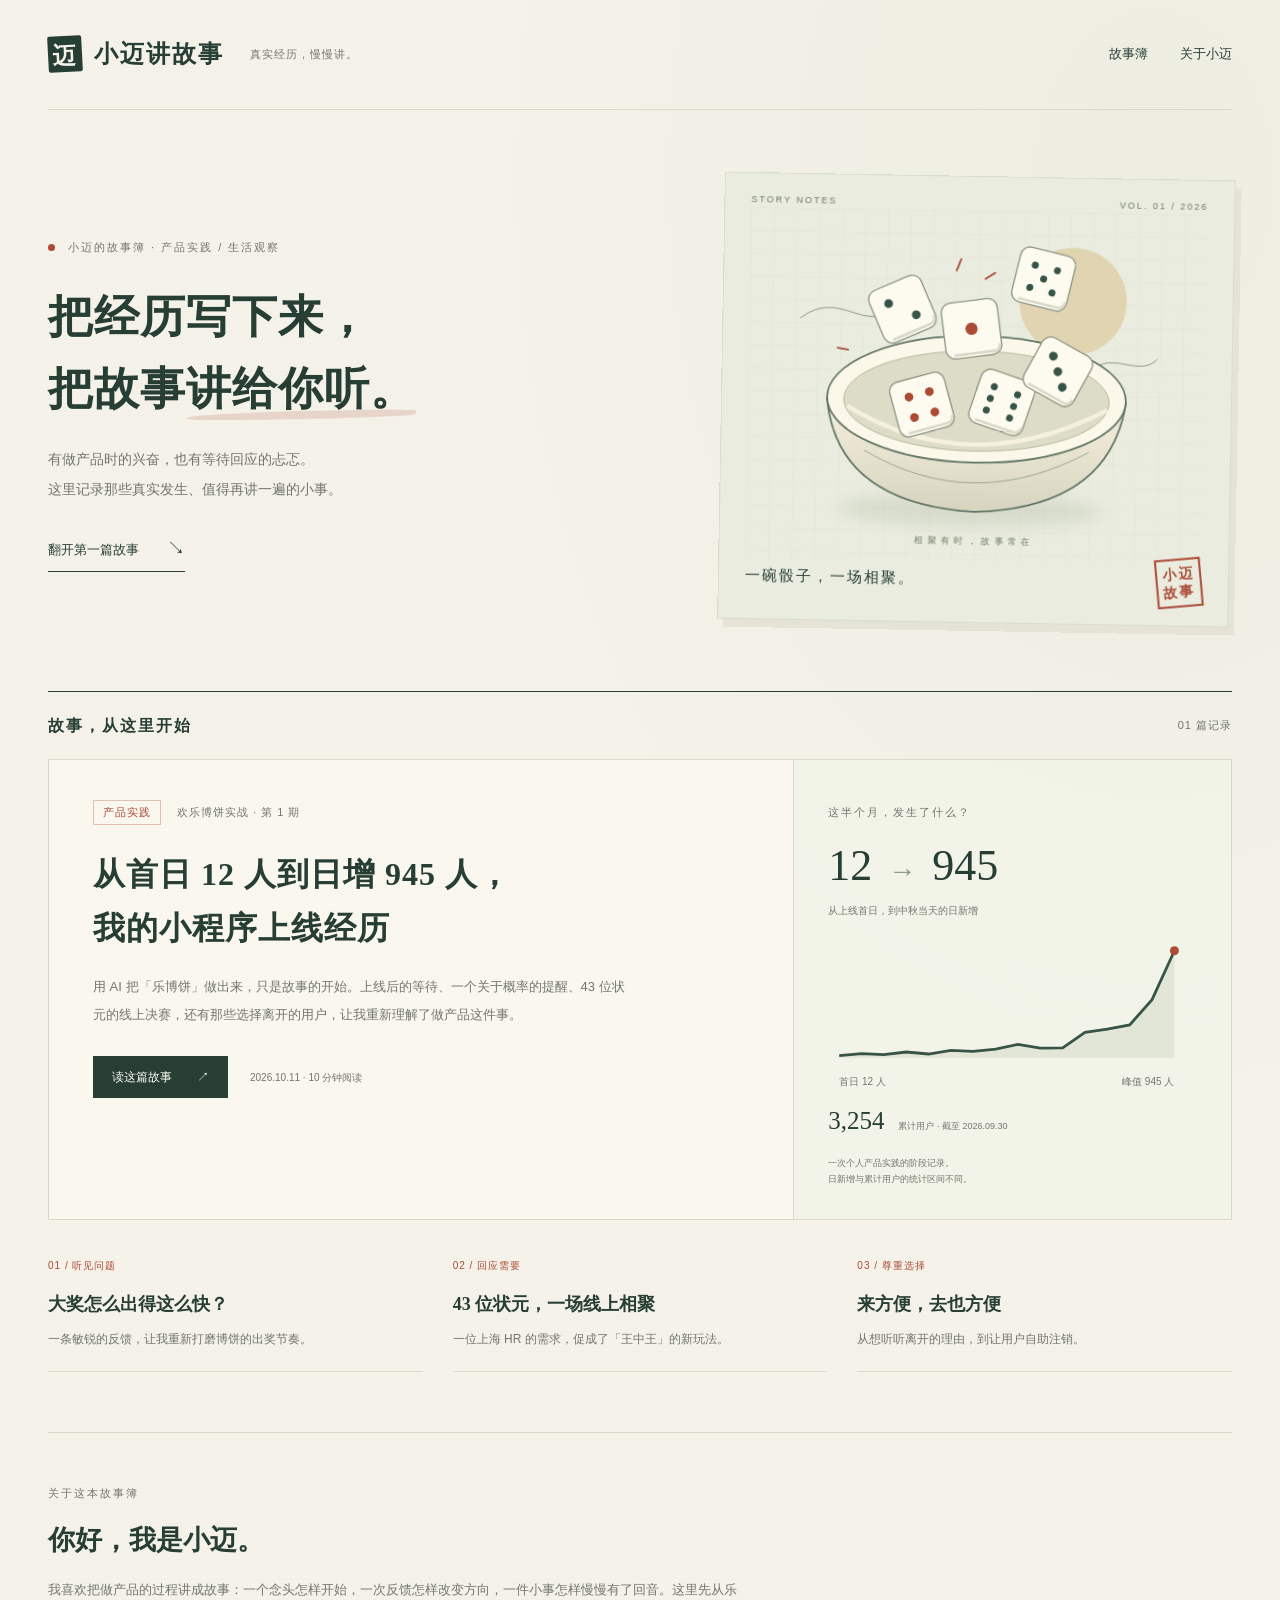
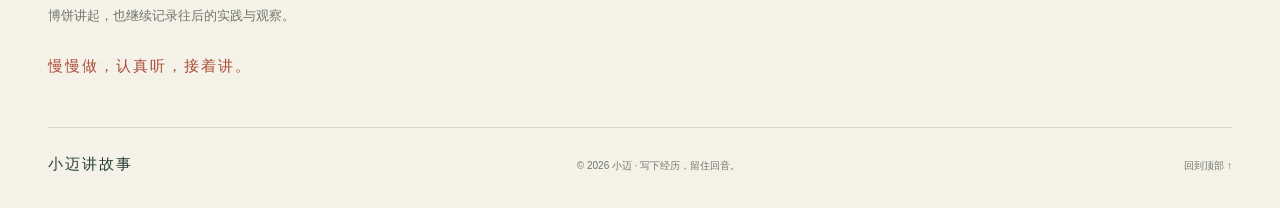
==== commit 2b1d04cc: "Redesign site as 小迈讲故事 and publish first bobing story" ====
--- a/index.html
+++ b/index.html
@@ -1,541 +1,11 @@
-<!DOCTYPE html>
-<html>
-<head>
-  <meta charset="utf-8">
-  
-  <meta name="renderer" content="webkit">
-  <meta http-equiv="X-UA-Compatible" content="IE=edge" >
-  <link rel="dns-prefetch" href="http://yoursite.com">
-  <title>Hexo</title>
-  <meta name="viewport" content="width=device-width, initial-scale=1, maximum-scale=1">
-  <meta property="og:type" content="website">
-<meta property="og:title" content="Hexo">
-<meta property="og:url" content="http://yoursite.com/index.html">
-<meta property="og:site_name" content="Hexo">
-<meta property="og:locale" content="en_US">
-<meta property="article:author" content="John Doe">
-<meta name="twitter:card" content="summary">
-  
-    <link rel="alternative" href="/atom.xml" title="Hexo" type="application/atom+xml">
-  
-  
-    <link rel="icon" href="/favicon.png">
-  
-  <link rel="stylesheet" type="text/css" href="/./main.0cf68a.css">
-  <style type="text/css">
-  
-    #container.show {
-      background: linear-gradient(200deg,#a0cfe4,#e8c37e);
-    }
-  </style>
-  
-
-  
-
-<meta name="generator" content="Hexo 4.2.0"></head>
-
-<body>
-  <div id="container" q-class="show:isCtnShow">
-    <canvas id="anm-canvas" class="anm-canvas"></canvas>
-    <div class="left-col" q-class="show:isShow">
-      
-<div class="overlay" style="background: #4d4d4d"></div>
-<div class="intrude-less">
-	<header id="header" class="inner">
-		<a href="/" class="profilepic">
-			<img src="" class="js-avatar">
-		</a>
-		<hgroup>
-		  <h1 class="header-author"><a href="/">John Doe</a></h1>
-		</hgroup>
-		
-
-		<nav class="header-menu">
-			<ul>
-			
-				<li><a href="/">主页</a></li>
-	        
-				<li><a href="/tags/%E9%9A%8F%E7%AC%94/">随笔</a></li>
-	        
-			</ul>
-		</nav>
-		<nav class="header-smart-menu">
-    		
-    			
-    			<a q-on="click: openSlider(e, 'innerArchive')" href="javascript:void(0)">所有文章</a>
-    			
-            
-    			
-    			<a q-on="click: openSlider(e, 'friends')" href="javascript:void(0)">友链</a>
-    			
-            
-    			
-    			<a q-on="click: openSlider(e, 'aboutme')" href="javascript:void(0)">关于我</a>
-    			
-            
-		</nav>
-		<nav class="header-nav">
-			<div class="social">
-				
-					<a class="github" target="_blank" href="#" title="github"><i class="icon-github"></i></a>
-		        
-					<a class="weibo" target="_blank" href="#" title="weibo"><i class="icon-weibo"></i></a>
-		        
-					<a class="rss" target="_blank" href="#" title="rss"><i class="icon-rss"></i></a>
-		        
-					<a class="zhihu" target="_blank" href="#" title="zhihu"><i class="icon-zhihu"></i></a>
-		        
-			</div>
-		</nav>
-	</header>		
-</div>
-
-    </div>
-    <div class="mid-col" q-class="show:isShow,hide:isShow|isFalse">
-      
-<nav id="mobile-nav">
-  	<div class="overlay js-overlay" style="background: #4d4d4d"></div>
-	<div class="btnctn js-mobile-btnctn">
-  		<div class="slider-trigger list" q-on="click: openSlider(e)"><i class="icon icon-sort"></i></div>
-	</div>
-	<div class="intrude-less">
-		<header id="header" class="inner">
-			<div class="profilepic">
-				<img src="" class="js-avatar">
-			</div>
-			<hgroup>
-			  <h1 class="header-author js-header-author">John Doe</h1>
-			</hgroup>
-			
-			
-			
-				
-			
-				
-			
-			
-			
-			<nav class="header-nav">
-				<div class="social">
-					
-						<a class="github" target="_blank" href="#" title="github"><i class="icon-github"></i></a>
-			        
-						<a class="weibo" target="_blank" href="#" title="weibo"><i class="icon-weibo"></i></a>
-			        
-						<a class="rss" target="_blank" href="#" title="rss"><i class="icon-rss"></i></a>
-			        
-						<a class="zhihu" target="_blank" href="#" title="zhihu"><i class="icon-zhihu"></i></a>
-			        
-				</div>
-			</nav>
-
-			<nav class="header-menu js-header-menu">
-				<ul style="width: 50%">
-				
-				
-					<li style="width: 50%"><a href="/">主页</a></li>
-		        
-					<li style="width: 50%"><a href="/tags/%E9%9A%8F%E7%AC%94/">随笔</a></li>
-		        
-				</ul>
-			</nav>
-		</header>				
-	</div>
-	<div class="mobile-mask" style="display:none" q-show="isShow"></div>
-</nav>
-
-      <div id="wrapper" class="body-wrap">
-        <div class="menu-l">
-          <div class="canvas-wrap">
-            <canvas data-colors="#eaeaea" data-sectionHeight="100" data-contentId="js-content" id="myCanvas1" class="anm-canvas"></canvas>
-          </div>
-          <div id="js-content" class="content-ll">
-            
-  
-    <article id="post-我的第一篇博客" class="article article-type-post  article-index" itemscope itemprop="blogPost">
-  <div class="article-inner">
-    
-      <header class="article-header">
-        
-  
-    <h1 itemprop="name">
-      <a class="article-title" href="/2020/03/26/%E6%88%91%E7%9A%84%E7%AC%AC%E4%B8%80%E7%AF%87%E5%8D%9A%E5%AE%A2/">我的第一篇博客</a>
-    </h1>
-  
-
-        
-        <a href="/2020/03/26/%E6%88%91%E7%9A%84%E7%AC%AC%E4%B8%80%E7%AF%87%E5%8D%9A%E5%AE%A2/" class="archive-article-date">
-  	<time datetime="2020-03-26T15:12:31.000Z" itemprop="datePublished"><i class="icon-calendar icon"></i>2020-03-26</time>
-</a>
-        
-      </header>
-    
-    <div class="article-entry" itemprop="articleBody">
-      
-        <p>adsf<br>你好啊<br>我来了，devstory!</p>
-
-      
-
-      
-    </div>
-    <div class="article-info article-info-index">
-      
-      
-      
-
-      
-        <p class="article-more-link">
-          <a class="article-more-a" href="/2020/03/26/%E6%88%91%E7%9A%84%E7%AC%AC%E4%B8%80%E7%AF%87%E5%8D%9A%E5%AE%A2/">展开全文 >></a>
-        </p>
-      
-
-      
-      <div class="clearfix"></div>
-    </div>
-  </div>
-</article>
-
-<aside class="wrap-side-operation">
-    <div class="mod-side-operation">
-        
-        <div class="jump-container" id="js-jump-container" style="display:none;">
-            <a href="javascript:void(0)" class="mod-side-operation__jump-to-top">
-                <i class="icon-font icon-back"></i>
-            </a>
-            <div id="js-jump-plan-container" class="jump-plan-container" style="top: -11px;">
-                <i class="icon-font icon-plane jump-plane"></i>
-            </div>
-        </div>
-        
-        
-    </div>
-</aside>
-
-
-
-
-  
-    <article id="post-hello-world" class="article article-type-post  article-index" itemscope itemprop="blogPost">
-  <div class="article-inner">
-    
-      <header class="article-header">
-        
-  
-    <h1 itemprop="name">
-      <a class="article-title" href="/2020/03/26/hello-world/">Hello World</a>
-    </h1>
-  
-
-        
-        <a href="/2020/03/26/hello-world/" class="archive-article-date">
-  	<time datetime="2020-03-26T14:30:12.957Z" itemprop="datePublished"><i class="icon-calendar icon"></i>2020-03-26</time>
-</a>
-        
-      </header>
-    
-    <div class="article-entry" itemprop="articleBody">
-      
-        <p>Welcome to <a href="https://hexo.io/" target="_blank" rel="noopener">Hexo</a>! This is your very first post. Check <a href="https://hexo.io/docs/" target="_blank" rel="noopener">documentation</a> for more info. If you get any problems when using Hexo, you can find the answer in <a href="https://hexo.io/docs/troubleshooting.html" target="_blank" rel="noopener">troubleshooting</a> or you can ask me on <a href="https://github.com/hexojs/hexo/issues" target="_blank" rel="noopener">GitHub</a>.</p>
-<h2 id="Quick-Start"><a href="#Quick-Start" class="headerlink" title="Quick Start"></a>Quick Start</h2><h3 id="Create-a-new-post"><a href="#Create-a-new-post" class="headerlink" title="Create a new post"></a>Create a new post</h3><figure class="highlight bash"><table><tr><td class="gutter"><pre><span class="line">1</span><br></pre></td><td class="code"><pre><span class="line">$ hexo new <span class="string">"My New Post"</span></span><br></pre></td></tr></table></figure>
-
-<p>More info: <a href="https://hexo.io/docs/writing.html" target="_blank" rel="noopener">Writing</a></p>
-<h3 id="Run-server"><a href="#Run-server" class="headerlink" title="Run server"></a>Run server</h3><figure class="highlight bash"><table><tr><td class="gutter"><pre><span class="line">1</span><br></pre></td><td class="code"><pre><span class="line">$ hexo server</span><br></pre></td></tr></table></figure>
-
-<p>More info: <a href="https://hexo.io/docs/server.html" target="_blank" rel="noopener">Server</a></p>
-<h3 id="Generate-static-files"><a href="#Generate-static-files" class="headerlink" title="Generate static files"></a>Generate static files</h3><figure class="highlight bash"><table><tr><td class="gutter"><pre><span class="line">1</span><br></pre></td><td class="code"><pre><span class="line">$ hexo generate</span><br></pre></td></tr></table></figure>
-
-<p>More info: <a href="https://hexo.io/docs/generating.html" target="_blank" rel="noopener">Generating</a></p>
-<h3 id="Deploy-to-remote-sites"><a href="#Deploy-to-remote-sites" class="headerlink" title="Deploy to remote sites"></a>Deploy to remote sites</h3><figure class="highlight bash"><table><tr><td class="gutter"><pre><span class="line">1</span><br></pre></td><td class="code"><pre><span class="line">$ hexo deploy</span><br></pre></td></tr></table></figure>
-
-<p>More info: <a href="https://hexo.io/docs/one-command-deployment.html" target="_blank" rel="noopener">Deployment</a></p>
-
-      
-
-      
-    </div>
-    <div class="article-info article-info-index">
-      
-      
-      
-
-      
-        <p class="article-more-link">
-          <a class="article-more-a" href="/2020/03/26/hello-world/">展开全文 >></a>
-        </p>
-      
-
-      
-      <div class="clearfix"></div>
-    </div>
-  </div>
-</article>
-
-<aside class="wrap-side-operation">
-    <div class="mod-side-operation">
-        
-        <div class="jump-container" id="js-jump-container" style="display:none;">
-            <a href="javascript:void(0)" class="mod-side-operation__jump-to-top">
-                <i class="icon-font icon-back"></i>
-            </a>
-            <div id="js-jump-plan-container" class="jump-plan-container" style="top: -11px;">
-                <i class="icon-font icon-plane jump-plane"></i>
-            </div>
-        </div>
-        
-        
-    </div>
-</aside>
-
-
-
-
-  
-  
-
-
-          </div>
-        </div>
-      </div>
-      <footer id="footer">
-  <div class="outer">
-    <div id="footer-info">
-    	<div class="footer-left">
-    		&copy; 2020 John Doe
-    	</div>
-      	<div class="footer-right">
-      		<a href="http://hexo.io/" target="_blank">Hexo</a>  Theme <a href="https://github.com/litten/hexo-theme-yilia" target="_blank">Yilia</a> by Litten
-      	</div>
-    </div>
-  </div>
-</footer>
-    </div>
-    <script>
-	var yiliaConfig = {
-		mathjax: false,
-		isHome: true,
-		isPost: false,
-		isArchive: false,
-		isTag: false,
-		isCategory: false,
-		open_in_new: false,
-		toc_hide_index: true,
-		root: "/",
-		innerArchive: true,
-		showTags: false
-	}
-</script>
-
-<script>!function(t){function n(e){if(r[e])return r[e].exports;var i=r[e]={exports:{},id:e,loaded:!1};return t[e].call(i.exports,i,i.exports,n),i.loaded=!0,i.exports}var r={};n.m=t,n.c=r,n.p="./",n(0)}([function(t,n,r){r(195),t.exports=r(191)},function(t,n,r){var e=r(3),i=r(52),o=r(27),u=r(28),c=r(53),f="prototype",a=function(t,n,r){var s,l,h,v,p=t&a.F,d=t&a.G,y=t&a.S,g=t&a.P,b=t&a.B,m=d?e:y?e[n]||(e[n]={}):(e[n]||{})[f],x=d?i:i[n]||(i[n]={}),w=x[f]||(x[f]={});d&&(r=n);for(s in r)l=!p&&m&&void 0!==m[s],h=(l?m:r)[s],v=b&&l?c(h,e):g&&"function"==typeof h?c(Function.call,h):h,m&&u(m,s,h,t&a.U),x[s]!=h&&o(x,s,v),g&&w[s]!=h&&(w[s]=h)};e.core=i,a.F=1,a.G=2,a.S=4,a.P=8,a.B=16,a.W=32,a.U=64,a.R=128,t.exports=a},function(t,n,r){var e=r(6);t.exports=function(t){if(!e(t))throw TypeError(t+" is not an object!");return t}},function(t,n){var r=t.exports="undefined"!=typeof window&&window.Math==Math?window:"undefined"!=typeof self&&self.Math==Math?self:Function("return this")();"number"==typeof __g&&(__g=r)},function(t,n){t.exports=function(t){try{return!!t()}catch(t){return!0}}},function(t,n){var r=t.exports="undefined"!=typeof window&&window.Math==Math?window:"undefined"!=typeof self&&self.Math==Math?self:Function("return this")();"number"==typeof __g&&(__g=r)},function(t,n){t.exports=function(t){return"object"==typeof t?null!==t:"function"==typeof t}},function(t,n,r){var e=r(126)("wks"),i=r(76),o=r(3).Symbol,u="function"==typeof o;(t.exports=function(t){return e[t]||(e[t]=u&&o[t]||(u?o:i)("Symbol."+t))}).store=e},function(t,n){var r={}.hasOwnProperty;t.exports=function(t,n){return r.call(t,n)}},function(t,n,r){var e=r(94),i=r(33);t.exports=function(t){return e(i(t))}},function(t,n,r){t.exports=!r(4)(function(){return 7!=Object.defineProperty({},"a",{get:function(){return 7}}).a})},function(t,n,r){var e=r(2),i=r(167),o=r(50),u=Object.defineProperty;n.f=r(10)?Object.defineProperty:function(t,n,r){if(e(t),n=o(n,!0),e(r),i)try{return u(t,n,r)}catch(t){}if("get"in r||"set"in r)throw TypeError("Accessors not supported!");return"value"in r&&(t[n]=r.value),t}},function(t,n,r){t.exports=!r(18)(function(){return 7!=Object.defineProperty({},"a",{get:function(){return 7}}).a})},function(t,n,r){var e=r(14),i=r(22);t.exports=r(12)?function(t,n,r){return e.f(t,n,i(1,r))}:function(t,n,r){return t[n]=r,t}},function(t,n,r){var e=r(20),i=r(58),o=r(42),u=Object.defineProperty;n.f=r(12)?Object.defineProperty:function(t,n,r){if(e(t),n=o(n,!0),e(r),i)try{return u(t,n,r)}catch(t){}if("get"in r||"set"in r)throw TypeError("Accessors not supported!");return"value"in r&&(t[n]=r.value),t}},function(t,n,r){var e=r(40)("wks"),i=r(23),o=r(5).Symbol,u="function"==typeof o;(t.exports=function(t){return e[t]||(e[t]=u&&o[t]||(u?o:i)("Symbol."+t))}).store=e},function(t,n,r){var e=r(67),i=Math.min;t.exports=function(t){return t>0?i(e(t),9007199254740991):0}},function(t,n,r){var e=r(46);t.exports=function(t){return Object(e(t))}},function(t,n){t.exports=function(t){try{return!!t()}catch(t){return!0}}},function(t,n,r){var e=r(63),i=r(34);t.exports=Object.keys||function(t){return e(t,i)}},function(t,n,r){var e=r(21);t.exports=function(t){if(!e(t))throw TypeError(t+" is not an object!");return t}},function(t,n){t.exports=function(t){return"object"==typeof t?null!==t:"function"==typeof t}},function(t,n){t.exports=function(t,n){return{enumerable:!(1&t),configurable:!(2&t),writable:!(4&t),value:n}}},function(t,n){var r=0,e=Math.random();t.exports=function(t){return"Symbol(".concat(void 0===t?"":t,")_",(++r+e).toString(36))}},function(t,n){var r={}.hasOwnProperty;t.exports=function(t,n){return r.call(t,n)}},function(t,n){var r=t.exports={version:"2.4.0"};"number"==typeof __e&&(__e=r)},function(t,n){t.exports=function(t){if("function"!=typeof t)throw TypeError(t+" is not a function!");return t}},function(t,n,r){var e=r(11),i=r(66);t.exports=r(10)?function(t,n,r){return e.f(t,n,i(1,r))}:function(t,n,r){return t[n]=r,t}},function(t,n,r){var e=r(3),i=r(27),o=r(24),u=r(76)("src"),c="toString",f=Function[c],a=(""+f).split(c);r(52).inspectSource=function(t){return f.call(t)},(t.exports=function(t,n,r,c){var f="function"==typeof r;f&&(o(r,"name")||i(r,"name",n)),t[n]!==r&&(f&&(o(r,u)||i(r,u,t[n]?""+t[n]:a.join(String(n)))),t===e?t[n]=r:c?t[n]?t[n]=r:i(t,n,r):(delete t[n],i(t,n,r)))})(Function.prototype,c,function(){return"function"==typeof this&&this[u]||f.call(this)})},function(t,n,r){var e=r(1),i=r(4),o=r(46),u=function(t,n,r,e){var i=String(o(t)),u="<"+n;return""!==r&&(u+=" "+r+'="'+String(e).replace(/"/g,"&quot;")+'"'),u+">"+i+"</"+n+">"};t.exports=function(t,n){var r={};r[t]=n(u),e(e.P+e.F*i(function(){var n=""[t]('"');return n!==n.toLowerCase()||n.split('"').length>3}),"String",r)}},function(t,n,r){var e=r(115),i=r(46);t.exports=function(t){return e(i(t))}},function(t,n,r){var e=r(116),i=r(66),o=r(30),u=r(50),c=r(24),f=r(167),a=Object.getOwnPropertyDescriptor;n.f=r(10)?a:function(t,n){if(t=o(t),n=u(n,!0),f)try{return a(t,n)}catch(t){}if(c(t,n))return i(!e.f.call(t,n),t[n])}},function(t,n,r){var e=r(24),i=r(17),o=r(145)("IE_PROTO"),u=Object.prototype;t.exports=Object.getPrototypeOf||function(t){return t=i(t),e(t,o)?t[o]:"function"==typeof t.constructor&&t instanceof t.constructor?t.constructor.prototype:t instanceof Object?u:null}},function(t,n){t.exports=function(t){if(void 0==t)throw TypeError("Can't call method on  "+t);return t}},function(t,n){t.exports="constructor,hasOwnProperty,isPrototypeOf,propertyIsEnumerable,toLocaleString,toString,valueOf".split(",")},function(t,n){t.exports={}},function(t,n){t.exports=!0},function(t,n){n.f={}.propertyIsEnumerable},function(t,n,r){var e=r(14).f,i=r(8),o=r(15)("toStringTag");t.exports=function(t,n,r){t&&!i(t=r?t:t.prototype,o)&&e(t,o,{configurable:!0,value:n})}},function(t,n,r){var e=r(40)("keys"),i=r(23);t.exports=function(t){return e[t]||(e[t]=i(t))}},function(t,n,r){var e=r(5),i="__core-js_shared__",o=e[i]||(e[i]={});t.exports=function(t){return o[t]||(o[t]={})}},function(t,n){var r=Math.ceil,e=Math.floor;t.exports=function(t){return isNaN(t=+t)?0:(t>0?e:r)(t)}},function(t,n,r){var e=r(21);t.exports=function(t,n){if(!e(t))return t;var r,i;if(n&&"function"==typeof(r=t.toString)&&!e(i=r.call(t)))return i;if("function"==typeof(r=t.valueOf)&&!e(i=r.call(t)))return i;if(!n&&"function"==typeof(r=t.toString)&&!e(i=r.call(t)))return i;throw TypeError("Can't convert object to primitive value")}},function(t,n,r){var e=r(5),i=r(25),o=r(36),u=r(44),c=r(14).f;t.exports=function(t){var n=i.Symbol||(i.Symbol=o?{}:e.Symbol||{});"_"==t.charAt(0)||t in n||c(n,t,{value:u.f(t)})}},function(t,n,r){n.f=r(15)},function(t,n){var r={}.toString;t.exports=function(t){return r.call(t).slice(8,-1)}},function(t,n){t.exports=function(t){if(void 0==t)throw TypeError("Can't call method on  "+t);return t}},function(t,n,r){var e=r(4);t.exports=function(t,n){return!!t&&e(function(){n?t.call(null,function(){},1):t.call(null)})}},function(t,n,r){var e=r(53),i=r(115),o=r(17),u=r(16),c=r(203);t.exports=function(t,n){var r=1==t,f=2==t,a=3==t,s=4==t,l=6==t,h=5==t||l,v=n||c;return function(n,c,p){for(var d,y,g=o(n),b=i(g),m=e(c,p,3),x=u(b.length),w=0,S=r?v(n,x):f?v(n,0):void 0;x>w;w++)if((h||w in b)&&(d=b[w],y=m(d,w,g),t))if(r)S[w]=y;else if(y)switch(t){case 3:return!0;case 5:return d;case 6:return w;case 2:S.push(d)}else if(s)return!1;return l?-1:a||s?s:S}}},function(t,n,r){var e=r(1),i=r(52),o=r(4);t.exports=function(t,n){var r=(i.Object||{})[t]||Object[t],u={};u[t]=n(r),e(e.S+e.F*o(function(){r(1)}),"Object",u)}},function(t,n,r){var e=r(6);t.exports=function(t,n){if(!e(t))return t;var r,i;if(n&&"function"==typeof(r=t.toString)&&!e(i=r.call(t)))return i;if("function"==typeof(r=t.valueOf)&&!e(i=r.call(t)))return i;if(!n&&"function"==typeof(r=t.toString)&&!e(i=r.call(t)))return i;throw TypeError("Can't convert object to primitive value")}},function(t,n,r){var e=r(5),i=r(25),o=r(91),u=r(13),c="prototype",f=function(t,n,r){var a,s,l,h=t&f.F,v=t&f.G,p=t&f.S,d=t&f.P,y=t&f.B,g=t&f.W,b=v?i:i[n]||(i[n]={}),m=b[c],x=v?e:p?e[n]:(e[n]||{})[c];v&&(r=n);for(a in r)(s=!h&&x&&void 0!==x[a])&&a in b||(l=s?x[a]:r[a],b[a]=v&&"function"!=typeof x[a]?r[a]:y&&s?o(l,e):g&&x[a]==l?function(t){var n=function(n,r,e){if(this instanceof t){switch(arguments.length){case 0:return new t;case 1:return new t(n);case 2:return new t(n,r)}return new t(n,r,e)}return t.apply(this,arguments)};return n[c]=t[c],n}(l):d&&"function"==typeof l?o(Function.call,l):l,d&&((b.virtual||(b.virtual={}))[a]=l,t&f.R&&m&&!m[a]&&u(m,a,l)))};f.F=1,f.G=2,f.S=4,f.P=8,f.B=16,f.W=32,f.U=64,f.R=128,t.exports=f},function(t,n){var r=t.exports={version:"2.4.0"};"number"==typeof __e&&(__e=r)},function(t,n,r){var e=r(26);t.exports=function(t,n,r){if(e(t),void 0===n)return t;switch(r){case 1:return function(r){return t.call(n,r)};case 2:return function(r,e){return t.call(n,r,e)};case 3:return function(r,e,i){return t.call(n,r,e,i)}}return function(){return t.apply(n,arguments)}}},function(t,n,r){var e=r(183),i=r(1),o=r(126)("metadata"),u=o.store||(o.store=new(r(186))),c=function(t,n,r){var i=u.get(t);if(!i){if(!r)return;u.set(t,i=new e)}var o=i.get(n);if(!o){if(!r)return;i.set(n,o=new e)}return o},f=function(t,n,r){var e=c(n,r,!1);return void 0!==e&&e.has(t)},a=function(t,n,r){var e=c(n,r,!1);return void 0===e?void 0:e.get(t)},s=function(t,n,r,e){c(r,e,!0).set(t,n)},l=function(t,n){var r=c(t,n,!1),e=[];return r&&r.forEach(function(t,n){e.push(n)}),e},h=function(t){return void 0===t||"symbol"==typeof t?t:String(t)},v=function(t){i(i.S,"Reflect",t)};t.exports={store:u,map:c,has:f,get:a,set:s,keys:l,key:h,exp:v}},function(t,n,r){"use strict";if(r(10)){var e=r(69),i=r(3),o=r(4),u=r(1),c=r(127),f=r(152),a=r(53),s=r(68),l=r(66),h=r(27),v=r(73),p=r(67),d=r(16),y=r(75),g=r(50),b=r(24),m=r(180),x=r(114),w=r(6),S=r(17),_=r(137),O=r(70),E=r(32),P=r(71).f,j=r(154),F=r(76),M=r(7),A=r(48),N=r(117),T=r(146),I=r(155),k=r(80),L=r(123),R=r(74),C=r(130),D=r(160),U=r(11),W=r(31),G=U.f,B=W.f,V=i.RangeError,z=i.TypeError,q=i.Uint8Array,K="ArrayBuffer",J="Shared"+K,Y="BYTES_PER_ELEMENT",H="prototype",$=Array[H],X=f.ArrayBuffer,Q=f.DataView,Z=A(0),tt=A(2),nt=A(3),rt=A(4),et=A(5),it=A(6),ot=N(!0),ut=N(!1),ct=I.values,ft=I.keys,at=I.entries,st=$.lastIndexOf,lt=$.reduce,ht=$.reduceRight,vt=$.join,pt=$.sort,dt=$.slice,yt=$.toString,gt=$.toLocaleString,bt=M("iterator"),mt=M("toStringTag"),xt=F("typed_constructor"),wt=F("def_constructor"),St=c.CONSTR,_t=c.TYPED,Ot=c.VIEW,Et="Wrong length!",Pt=A(1,function(t,n){return Tt(T(t,t[wt]),n)}),jt=o(function(){return 1===new q(new Uint16Array([1]).buffer)[0]}),Ft=!!q&&!!q[H].set&&o(function(){new q(1).set({})}),Mt=function(t,n){if(void 0===t)throw z(Et);var r=+t,e=d(t);if(n&&!m(r,e))throw V(Et);return e},At=function(t,n){var r=p(t);if(r<0||r%n)throw V("Wrong offset!");return r},Nt=function(t){if(w(t)&&_t in t)return t;throw z(t+" is not a typed array!")},Tt=function(t,n){if(!(w(t)&&xt in t))throw z("It is not a typed array constructor!");return new t(n)},It=function(t,n){return kt(T(t,t[wt]),n)},kt=function(t,n){for(var r=0,e=n.length,i=Tt(t,e);e>r;)i[r]=n[r++];return i},Lt=function(t,n,r){G(t,n,{get:function(){return this._d[r]}})},Rt=function(t){var n,r,e,i,o,u,c=S(t),f=arguments.length,s=f>1?arguments[1]:void 0,l=void 0!==s,h=j(c);if(void 0!=h&&!_(h)){for(u=h.call(c),e=[],n=0;!(o=u.next()).done;n++)e.push(o.value);c=e}for(l&&f>2&&(s=a(s,arguments[2],2)),n=0,r=d(c.length),i=Tt(this,r);r>n;n++)i[n]=l?s(c[n],n):c[n];return i},Ct=function(){for(var t=0,n=arguments.length,r=Tt(this,n);n>t;)r[t]=arguments[t++];return r},Dt=!!q&&o(function(){gt.call(new q(1))}),Ut=function(){return gt.apply(Dt?dt.call(Nt(this)):Nt(this),arguments)},Wt={copyWithin:function(t,n){return D.call(Nt(this),t,n,arguments.length>2?arguments[2]:void 0)},every:function(t){return rt(Nt(this),t,arguments.length>1?arguments[1]:void 0)},fill:function(t){return C.apply(Nt(this),arguments)},filter:function(t){return It(this,tt(Nt(this),t,arguments.length>1?arguments[1]:void 0))},find:function(t){return et(Nt(this),t,arguments.length>1?arguments[1]:void 0)},findIndex:function(t){return it(Nt(this),t,arguments.length>1?arguments[1]:void 0)},forEach:function(t){Z(Nt(this),t,arguments.length>1?arguments[1]:void 0)},indexOf:function(t){return ut(Nt(this),t,arguments.length>1?arguments[1]:void 0)},includes:function(t){return ot(Nt(this),t,arguments.length>1?arguments[1]:void 0)},join:function(t){return vt.apply(Nt(this),arguments)},lastIndexOf:function(t){return st.apply(Nt(this),arguments)},map:function(t){return Pt(Nt(this),t,arguments.length>1?arguments[1]:void 0)},reduce:function(t){return lt.apply(Nt(this),arguments)},reduceRight:function(t){return ht.apply(Nt(this),arguments)},reverse:function(){for(var t,n=this,r=Nt(n).length,e=Math.floor(r/2),i=0;i<e;)t=n[i],n[i++]=n[--r],n[r]=t;return n},some:function(t){return nt(Nt(this),t,arguments.length>1?arguments[1]:void 0)},sort:function(t){return pt.call(Nt(this),t)},subarray:function(t,n){var r=Nt(this),e=r.length,i=y(t,e);return new(T(r,r[wt]))(r.buffer,r.byteOffset+i*r.BYTES_PER_ELEMENT,d((void 0===n?e:y(n,e))-i))}},Gt=function(t,n){return It(this,dt.call(Nt(this),t,n))},Bt=function(t){Nt(this);var n=At(arguments[1],1),r=this.length,e=S(t),i=d(e.length),o=0;if(i+n>r)throw V(Et);for(;o<i;)this[n+o]=e[o++]},Vt={entries:function(){return at.call(Nt(this))},keys:function(){return ft.call(Nt(this))},values:function(){return ct.call(Nt(this))}},zt=function(t,n){return w(t)&&t[_t]&&"symbol"!=typeof n&&n in t&&String(+n)==String(n)},qt=function(t,n){return zt(t,n=g(n,!0))?l(2,t[n]):B(t,n)},Kt=function(t,n,r){return!(zt(t,n=g(n,!0))&&w(r)&&b(r,"value"))||b(r,"get")||b(r,"set")||r.configurable||b(r,"writable")&&!r.writable||b(r,"enumerable")&&!r.enumerable?G(t,n,r):(t[n]=r.value,t)};St||(W.f=qt,U.f=Kt),u(u.S+u.F*!St,"Object",{getOwnPropertyDescriptor:qt,defineProperty:Kt}),o(function(){yt.call({})})&&(yt=gt=function(){return vt.call(this)});var Jt=v({},Wt);v(Jt,Vt),h(Jt,bt,Vt.values),v(Jt,{slice:Gt,set:Bt,constructor:function(){},toString:yt,toLocaleString:Ut}),Lt(Jt,"buffer","b"),Lt(Jt,"byteOffset","o"),Lt(Jt,"byteLength","l"),Lt(Jt,"length","e"),G(Jt,mt,{get:function(){return this[_t]}}),t.exports=function(t,n,r,f){f=!!f;var a=t+(f?"Clamped":"")+"Array",l="Uint8Array"!=a,v="get"+t,p="set"+t,y=i[a],g=y||{},b=y&&E(y),m=!y||!c.ABV,S={},_=y&&y[H],j=function(t,r){var e=t._d;return e.v[v](r*n+e.o,jt)},F=function(t,r,e){var i=t._d;f&&(e=(e=Math.round(e))<0?0:e>255?255:255&e),i.v[p](r*n+i.o,e,jt)},M=function(t,n){G(t,n,{get:function(){return j(this,n)},set:function(t){return F(this,n,t)},enumerable:!0})};m?(y=r(function(t,r,e,i){s(t,y,a,"_d");var o,u,c,f,l=0,v=0;if(w(r)){if(!(r instanceof X||(f=x(r))==K||f==J))return _t in r?kt(y,r):Rt.call(y,r);o=r,v=At(e,n);var p=r.byteLength;if(void 0===i){if(p%n)throw V(Et);if((u=p-v)<0)throw V(Et)}else if((u=d(i)*n)+v>p)throw V(Et);c=u/n}else c=Mt(r,!0),u=c*n,o=new X(u);for(h(t,"_d",{b:o,o:v,l:u,e:c,v:new Q(o)});l<c;)M(t,l++)}),_=y[H]=O(Jt),h(_,"constructor",y)):L(function(t){new y(null),new y(t)},!0)||(y=r(function(t,r,e,i){s(t,y,a);var o;return w(r)?r instanceof X||(o=x(r))==K||o==J?void 0!==i?new g(r,At(e,n),i):void 0!==e?new g(r,At(e,n)):new g(r):_t in r?kt(y,r):Rt.call(y,r):new g(Mt(r,l))}),Z(b!==Function.prototype?P(g).concat(P(b)):P(g),function(t){t in y||h(y,t,g[t])}),y[H]=_,e||(_.constructor=y));var A=_[bt],N=!!A&&("values"==A.name||void 0==A.name),T=Vt.values;h(y,xt,!0),h(_,_t,a),h(_,Ot,!0),h(_,wt,y),(f?new y(1)[mt]==a:mt in _)||G(_,mt,{get:function(){return a}}),S[a]=y,u(u.G+u.W+u.F*(y!=g),S),u(u.S,a,{BYTES_PER_ELEMENT:n,from:Rt,of:Ct}),Y in _||h(_,Y,n),u(u.P,a,Wt),R(a),u(u.P+u.F*Ft,a,{set:Bt}),u(u.P+u.F*!N,a,Vt),u(u.P+u.F*(_.toString!=yt),a,{toString:yt}),u(u.P+u.F*o(function(){new y(1).slice()}),a,{slice:Gt}),u(u.P+u.F*(o(function(){return[1,2].toLocaleString()!=new y([1,2]).toLocaleString()})||!o(function(){_.toLocaleString.call([1,2])})),a,{toLocaleString:Ut}),k[a]=N?A:T,e||N||h(_,bt,T)}}else t.exports=function(){}},function(t,n){var r={}.toString;t.exports=function(t){return r.call(t).slice(8,-1)}},function(t,n,r){var e=r(21),i=r(5).document,o=e(i)&&e(i.createElement);t.exports=function(t){return o?i.createElement(t):{}}},function(t,n,r){t.exports=!r(12)&&!r(18)(function(){return 7!=Object.defineProperty(r(57)("div"),"a",{get:function(){return 7}}).a})},function(t,n,r){"use strict";var e=r(36),i=r(51),o=r(64),u=r(13),c=r(8),f=r(35),a=r(96),s=r(38),l=r(103),h=r(15)("iterator"),v=!([].keys&&"next"in[].keys()),p="keys",d="values",y=function(){return this};t.exports=function(t,n,r,g,b,m,x){a(r,n,g);var w,S,_,O=function(t){if(!v&&t in F)return F[t];switch(t){case p:case d:return function(){return new r(this,t)}}return function(){return new r(this,t)}},E=n+" Iterator",P=b==d,j=!1,F=t.prototype,M=F[h]||F["@@iterator"]||b&&F[b],A=M||O(b),N=b?P?O("entries"):A:void 0,T="Array"==n?F.entries||M:M;if(T&&(_=l(T.call(new t)))!==Object.prototype&&(s(_,E,!0),e||c(_,h)||u(_,h,y)),P&&M&&M.name!==d&&(j=!0,A=function(){return M.call(this)}),e&&!x||!v&&!j&&F[h]||u(F,h,A),f[n]=A,f[E]=y,b)if(w={values:P?A:O(d),keys:m?A:O(p),entries:N},x)for(S in w)S in F||o(F,S,w[S]);else i(i.P+i.F*(v||j),n,w);return w}},function(t,n,r){var e=r(20),i=r(100),o=r(34),u=r(39)("IE_PROTO"),c=function(){},f="prototype",a=function(){var t,n=r(57)("iframe"),e=o.length;for(n.style.display="none",r(93).appendChild(n),n.src="javascript:",t=n.contentWindow.document,t.open(),t.write("<script>document.F=Object<\/script>"),t.close(),a=t.F;e--;)delete a[f][o[e]];return a()};t.exports=Object.create||function(t,n){var r;return null!==t?(c[f]=e(t),r=new c,c[f]=null,r[u]=t):r=a(),void 0===n?r:i(r,n)}},function(t,n,r){var e=r(63),i=r(34).concat("length","prototype");n.f=Object.getOwnPropertyNames||function(t){return e(t,i)}},function(t,n){n.f=Object.getOwnPropertySymbols},function(t,n,r){var e=r(8),i=r(9),o=r(90)(!1),u=r(39)("IE_PROTO");t.exports=function(t,n){var r,c=i(t),f=0,a=[];for(r in c)r!=u&&e(c,r)&&a.push(r);for(;n.length>f;)e(c,r=n[f++])&&(~o(a,r)||a.push(r));return a}},function(t,n,r){t.exports=r(13)},function(t,n,r){var e=r(76)("meta"),i=r(6),o=r(24),u=r(11).f,c=0,f=Object.isExtensible||function(){return!0},a=!r(4)(function(){return f(Object.preventExtensions({}))}),s=function(t){u(t,e,{value:{i:"O"+ ++c,w:{}}})},l=function(t,n){if(!i(t))return"symbol"==typeof t?t:("string"==typeof t?"S":"P")+t;if(!o(t,e)){if(!f(t))return"F";if(!n)return"E";s(t)}return t[e].i},h=function(t,n){if(!o(t,e)){if(!f(t))return!0;if(!n)return!1;s(t)}return t[e].w},v=function(t){return a&&p.NEED&&f(t)&&!o(t,e)&&s(t),t},p=t.exports={KEY:e,NEED:!1,fastKey:l,getWeak:h,onFreeze:v}},function(t,n){t.exports=function(t,n){return{enumerable:!(1&t),configurable:!(2&t),writable:!(4&t),value:n}}},function(t,n){var r=Math.ceil,e=Math.floor;t.exports=function(t){return isNaN(t=+t)?0:(t>0?e:r)(t)}},function(t,n){t.exports=function(t,n,r,e){if(!(t instanceof n)||void 0!==e&&e in t)throw TypeError(r+": incorrect invocation!");return t}},function(t,n){t.exports=!1},function(t,n,r){var e=r(2),i=r(173),o=r(133),u=r(145)("IE_PROTO"),c=function(){},f="prototype",a=function(){var t,n=r(132)("iframe"),e=o.length;for(n.style.display="none",r(135).appendChild(n),n.src="javascript:",t=n.contentWindow.document,t.open(),t.write("<script>document.F=Object<\/script>"),t.close(),a=t.F;e--;)delete a[f][o[e]];return a()};t.exports=Object.create||function(t,n){var r;return null!==t?(c[f]=e(t),r=new c,c[f]=null,r[u]=t):r=a(),void 0===n?r:i(r,n)}},function(t,n,r){var e=r(175),i=r(133).concat("length","prototype");n.f=Object.getOwnPropertyNames||function(t){return e(t,i)}},function(t,n,r){var e=r(175),i=r(133);t.exports=Object.keys||function(t){return e(t,i)}},function(t,n,r){var e=r(28);t.exports=function(t,n,r){for(var i in n)e(t,i,n[i],r);return t}},function(t,n,r){"use strict";var e=r(3),i=r(11),o=r(10),u=r(7)("species");t.exports=function(t){var n=e[t];o&&n&&!n[u]&&i.f(n,u,{configurable:!0,get:function(){return this}})}},function(t,n,r){var e=r(67),i=Math.max,o=Math.min;t.exports=function(t,n){return t=e(t),t<0?i(t+n,0):o(t,n)}},function(t,n){var r=0,e=Math.random();t.exports=function(t){return"Symbol(".concat(void 0===t?"":t,")_",(++r+e).toString(36))}},function(t,n,r){var e=r(33);t.exports=function(t){return Object(e(t))}},function(t,n,r){var e=r(7)("unscopables"),i=Array.prototype;void 0==i[e]&&r(27)(i,e,{}),t.exports=function(t){i[e][t]=!0}},function(t,n,r){var e=r(53),i=r(169),o=r(137),u=r(2),c=r(16),f=r(154),a={},s={},n=t.exports=function(t,n,r,l,h){var v,p,d,y,g=h?function(){return t}:f(t),b=e(r,l,n?2:1),m=0;if("function"!=typeof g)throw TypeError(t+" is not iterable!");if(o(g)){for(v=c(t.length);v>m;m++)if((y=n?b(u(p=t[m])[0],p[1]):b(t[m]))===a||y===s)return y}else for(d=g.call(t);!(p=d.next()).done;)if((y=i(d,b,p.value,n))===a||y===s)return y};n.BREAK=a,n.RETURN=s},function(t,n){t.exports={}},function(t,n,r){var e=r(11).f,i=r(24),o=r(7)("toStringTag");t.exports=function(t,n,r){t&&!i(t=r?t:t.prototype,o)&&e(t,o,{configurable:!0,value:n})}},function(t,n,r){var e=r(1),i=r(46),o=r(4),u=r(150),c="["+u+"]",f="​-",a=RegExp("^"+c+c+"*"),s=RegExp(c+c+"*$"),l=function(t,n,r){var i={},c=o(function(){return!!u[t]()||f[t]()!=f}),a=i[t]=c?n(h):u[t];r&&(i[r]=a),e(e.P+e.F*c,"String",i)},h=l.trim=function(t,n){return t=String(i(t)),1&n&&(t=t.replace(a,"")),2&n&&(t=t.replace(s,"")),t};t.exports=l},function(t,n,r){t.exports={default:r(86),__esModule:!0}},function(t,n,r){t.exports={default:r(87),__esModule:!0}},function(t,n,r){"use strict";function e(t){return t&&t.__esModule?t:{default:t}}n.__esModule=!0;var i=r(84),o=e(i),u=r(83),c=e(u),f="function"==typeof c.default&&"symbol"==typeof o.default?function(t){return typeof t}:function(t){return t&&"function"==typeof c.default&&t.constructor===c.default&&t!==c.default.prototype?"symbol":typeof t};n.default="function"==typeof c.default&&"symbol"===f(o.default)?function(t){return void 0===t?"undefined":f(t)}:function(t){return t&&"function"==typeof c.default&&t.constructor===c.default&&t!==c.default.prototype?"symbol":void 0===t?"undefined":f(t)}},function(t,n,r){r(110),r(108),r(111),r(112),t.exports=r(25).Symbol},function(t,n,r){r(109),r(113),t.exports=r(44).f("iterator")},function(t,n){t.exports=function(t){if("function"!=typeof t)throw TypeError(t+" is not a function!");return t}},function(t,n){t.exports=function(){}},function(t,n,r){var e=r(9),i=r(106),o=r(105);t.exports=function(t){return function(n,r,u){var c,f=e(n),a=i(f.length),s=o(u,a);if(t&&r!=r){for(;a>s;)if((c=f[s++])!=c)return!0}else for(;a>s;s++)if((t||s in f)&&f[s]===r)return t||s||0;return!t&&-1}}},function(t,n,r){var e=r(88);t.exports=function(t,n,r){if(e(t),void 0===n)return t;switch(r){case 1:return function(r){return t.call(n,r)};case 2:return function(r,e){return t.call(n,r,e)};case 3:return function(r,e,i){return t.call(n,r,e,i)}}return function(){return t.apply(n,arguments)}}},function(t,n,r){var e=r(19),i=r(62),o=r(37);t.exports=function(t){var n=e(t),r=i.f;if(r)for(var u,c=r(t),f=o.f,a=0;c.length>a;)f.call(t,u=c[a++])&&n.push(u);return n}},function(t,n,r){t.exports=r(5).document&&document.documentElement},function(t,n,r){var e=r(56);t.exports=Object("z").propertyIsEnumerable(0)?Object:function(t){return"String"==e(t)?t.split(""):Object(t)}},function(t,n,r){var e=r(56);t.exports=Array.isArray||function(t){return"Array"==e(t)}},function(t,n,r){"use strict";var e=r(60),i=r(22),o=r(38),u={};r(13)(u,r(15)("iterator"),function(){return this}),t.exports=function(t,n,r){t.prototype=e(u,{next:i(1,r)}),o(t,n+" Iterator")}},function(t,n){t.exports=function(t,n){return{value:n,done:!!t}}},function(t,n,r){var e=r(19),i=r(9);t.exports=function(t,n){for(var r,o=i(t),u=e(o),c=u.length,f=0;c>f;)if(o[r=u[f++]]===n)return r}},function(t,n,r){var e=r(23)("meta"),i=r(21),o=r(8),u=r(14).f,c=0,f=Object.isExtensible||function(){return!0},a=!r(18)(function(){return f(Object.preventExtensions({}))}),s=function(t){u(t,e,{value:{i:"O"+ ++c,w:{}}})},l=function(t,n){if(!i(t))return"symbol"==typeof t?t:("string"==typeof t?"S":"P")+t;if(!o(t,e)){if(!f(t))return"F";if(!n)return"E";s(t)}return t[e].i},h=function(t,n){if(!o(t,e)){if(!f(t))return!0;if(!n)return!1;s(t)}return t[e].w},v=function(t){return a&&p.NEED&&f(t)&&!o(t,e)&&s(t),t},p=t.exports={KEY:e,NEED:!1,fastKey:l,getWeak:h,onFreeze:v}},function(t,n,r){var e=r(14),i=r(20),o=r(19);t.exports=r(12)?Object.defineProperties:function(t,n){i(t);for(var r,u=o(n),c=u.length,f=0;c>f;)e.f(t,r=u[f++],n[r]);return t}},function(t,n,r){var e=r(37),i=r(22),o=r(9),u=r(42),c=r(8),f=r(58),a=Object.getOwnPropertyDescriptor;n.f=r(12)?a:function(t,n){if(t=o(t),n=u(n,!0),f)try{return a(t,n)}catch(t){}if(c(t,n))return i(!e.f.call(t,n),t[n])}},function(t,n,r){var e=r(9),i=r(61).f,o={}.toString,u="object"==typeof window&&window&&Object.getOwnPropertyNames?Object.getOwnPropertyNames(window):[],c=function(t){try{return i(t)}catch(t){return u.slice()}};t.exports.f=function(t){return u&&"[object Window]"==o.call(t)?c(t):i(e(t))}},function(t,n,r){var e=r(8),i=r(77),o=r(39)("IE_PROTO"),u=Object.prototype;t.exports=Object.getPrototypeOf||function(t){return t=i(t),e(t,o)?t[o]:"function"==typeof t.constructor&&t instanceof t.constructor?t.constructor.prototype:t instanceof Object?u:null}},function(t,n,r){var e=r(41),i=r(33);t.exports=function(t){return function(n,r){var o,u,c=String(i(n)),f=e(r),a=c.length;return f<0||f>=a?t?"":void 0:(o=c.charCodeAt(f),o<55296||o>56319||f+1===a||(u=c.charCodeAt(f+1))<56320||u>57343?t?c.charAt(f):o:t?c.slice(f,f+2):u-56320+(o-55296<<10)+65536)}}},function(t,n,r){var e=r(41),i=Math.max,o=Math.min;t.exports=function(t,n){return t=e(t),t<0?i(t+n,0):o(t,n)}},function(t,n,r){var e=r(41),i=Math.min;t.exports=function(t){return t>0?i(e(t),9007199254740991):0}},function(t,n,r){"use strict";var e=r(89),i=r(97),o=r(35),u=r(9);t.exports=r(59)(Array,"Array",function(t,n){this._t=u(t),this._i=0,this._k=n},function(){var t=this._t,n=this._k,r=this._i++;return!t||r>=t.length?(this._t=void 0,i(1)):"keys"==n?i(0,r):"values"==n?i(0,t[r]):i(0,[r,t[r]])},"values"),o.Arguments=o.Array,e("keys"),e("values"),e("entries")},function(t,n){},function(t,n,r){"use strict";var e=r(104)(!0);r(59)(String,"String",function(t){this._t=String(t),this._i=0},function(){var t,n=this._t,r=this._i;return r>=n.length?{value:void 0,done:!0}:(t=e(n,r),this._i+=t.length,{value:t,done:!1})})},function(t,n,r){"use strict";var e=r(5),i=r(8),o=r(12),u=r(51),c=r(64),f=r(99).KEY,a=r(18),s=r(40),l=r(38),h=r(23),v=r(15),p=r(44),d=r(43),y=r(98),g=r(92),b=r(95),m=r(20),x=r(9),w=r(42),S=r(22),_=r(60),O=r(102),E=r(101),P=r(14),j=r(19),F=E.f,M=P.f,A=O.f,N=e.Symbol,T=e.JSON,I=T&&T.stringify,k="prototype",L=v("_hidden"),R=v("toPrimitive"),C={}.propertyIsEnumerable,D=s("symbol-registry"),U=s("symbols"),W=s("op-symbols"),G=Object[k],B="function"==typeof N,V=e.QObject,z=!V||!V[k]||!V[k].findChild,q=o&&a(function(){return 7!=_(M({},"a",{get:function(){return M(this,"a",{value:7}).a}})).a})?function(t,n,r){var e=F(G,n);e&&delete G[n],M(t,n,r),e&&t!==G&&M(G,n,e)}:M,K=function(t){var n=U[t]=_(N[k]);return n._k=t,n},J=B&&"symbol"==typeof N.iterator?function(t){return"symbol"==typeof t}:function(t){return t instanceof N},Y=function(t,n,r){return t===G&&Y(W,n,r),m(t),n=w(n,!0),m(r),i(U,n)?(r.enumerable?(i(t,L)&&t[L][n]&&(t[L][n]=!1),r=_(r,{enumerable:S(0,!1)})):(i(t,L)||M(t,L,S(1,{})),t[L][n]=!0),q(t,n,r)):M(t,n,r)},H=function(t,n){m(t);for(var r,e=g(n=x(n)),i=0,o=e.length;o>i;)Y(t,r=e[i++],n[r]);return t},$=function(t,n){return void 0===n?_(t):H(_(t),n)},X=function(t){var n=C.call(this,t=w(t,!0));return!(this===G&&i(U,t)&&!i(W,t))&&(!(n||!i(this,t)||!i(U,t)||i(this,L)&&this[L][t])||n)},Q=function(t,n){if(t=x(t),n=w(n,!0),t!==G||!i(U,n)||i(W,n)){var r=F(t,n);return!r||!i(U,n)||i(t,L)&&t[L][n]||(r.enumerable=!0),r}},Z=function(t){for(var n,r=A(x(t)),e=[],o=0;r.length>o;)i(U,n=r[o++])||n==L||n==f||e.push(n);return e},tt=function(t){for(var n,r=t===G,e=A(r?W:x(t)),o=[],u=0;e.length>u;)!i(U,n=e[u++])||r&&!i(G,n)||o.push(U[n]);return o};B||(N=function(){if(this instanceof N)throw TypeError("Symbol is not a constructor!");var t=h(arguments.length>0?arguments[0]:void 0),n=function(r){this===G&&n.call(W,r),i(this,L)&&i(this[L],t)&&(this[L][t]=!1),q(this,t,S(1,r))};return o&&z&&q(G,t,{configurable:!0,set:n}),K(t)},c(N[k],"toString",function(){return this._k}),E.f=Q,P.f=Y,r(61).f=O.f=Z,r(37).f=X,r(62).f=tt,o&&!r(36)&&c(G,"propertyIsEnumerable",X,!0),p.f=function(t){return K(v(t))}),u(u.G+u.W+u.F*!B,{Symbol:N});for(var nt="hasInstance,isConcatSpreadable,iterator,match,replace,search,species,split,toPrimitive,toStringTag,unscopables".split(","),rt=0;nt.length>rt;)v(nt[rt++]);for(var nt=j(v.store),rt=0;nt.length>rt;)d(nt[rt++]);u(u.S+u.F*!B,"Symbol",{for:function(t){return i(D,t+="")?D[t]:D[t]=N(t)},keyFor:function(t){if(J(t))return y(D,t);throw TypeError(t+" is not a symbol!")},useSetter:function(){z=!0},useSimple:function(){z=!1}}),u(u.S+u.F*!B,"Object",{create:$,defineProperty:Y,defineProperties:H,getOwnPropertyDescriptor:Q,getOwnPropertyNames:Z,getOwnPropertySymbols:tt}),T&&u(u.S+u.F*(!B||a(function(){var t=N();return"[null]"!=I([t])||"{}"!=I({a:t})||"{}"!=I(Object(t))})),"JSON",{stringify:function(t){if(void 0!==t&&!J(t)){for(var n,r,e=[t],i=1;arguments.length>i;)e.push(arguments[i++]);return n=e[1],"function"==typeof n&&(r=n),!r&&b(n)||(n=function(t,n){if(r&&(n=r.call(this,t,n)),!J(n))return n}),e[1]=n,I.apply(T,e)}}}),N[k][R]||r(13)(N[k],R,N[k].valueOf),l(N,"Symbol"),l(Math,"Math",!0),l(e.JSON,"JSON",!0)},function(t,n,r){r(43)("asyncIterator")},function(t,n,r){r(43)("observable")},function(t,n,r){r(107);for(var e=r(5),i=r(13),o=r(35),u=r(15)("toStringTag"),c=["NodeList","DOMTokenList","MediaList","StyleSheetList","CSSRuleList"],f=0;f<5;f++){var a=c[f],s=e[a],l=s&&s.prototype;l&&!l[u]&&i(l,u,a),o[a]=o.Array}},function(t,n,r){var e=r(45),i=r(7)("toStringTag"),o="Arguments"==e(function(){return arguments}()),u=function(t,n){try{return t[n]}catch(t){}};t.exports=function(t){var n,r,c;return void 0===t?"Undefined":null===t?"Null":"string"==typeof(r=u(n=Object(t),i))?r:o?e(n):"Object"==(c=e(n))&&"function"==typeof n.callee?"Arguments":c}},function(t,n,r){var e=r(45);t.exports=Object("z").propertyIsEnumerable(0)?Object:function(t){return"String"==e(t)?t.split(""):Object(t)}},function(t,n){n.f={}.propertyIsEnumerable},function(t,n,r){var e=r(30),i=r(16),o=r(75);t.exports=function(t){return function(n,r,u){var c,f=e(n),a=i(f.length),s=o(u,a);if(t&&r!=r){for(;a>s;)if((c=f[s++])!=c)return!0}else for(;a>s;s++)if((t||s in f)&&f[s]===r)return t||s||0;return!t&&-1}}},function(t,n,r){"use strict";var e=r(3),i=r(1),o=r(28),u=r(73),c=r(65),f=r(79),a=r(68),s=r(6),l=r(4),h=r(123),v=r(81),p=r(136);t.exports=function(t,n,r,d,y,g){var b=e[t],m=b,x=y?"set":"add",w=m&&m.prototype,S={},_=function(t){var n=w[t];o(w,t,"delete"==t?function(t){return!(g&&!s(t))&&n.call(this,0===t?0:t)}:"has"==t?function(t){return!(g&&!s(t))&&n.call(this,0===t?0:t)}:"get"==t?function(t){return g&&!s(t)?void 0:n.call(this,0===t?0:t)}:"add"==t?function(t){return n.call(this,0===t?0:t),this}:function(t,r){return n.call(this,0===t?0:t,r),this})};if("function"==typeof m&&(g||w.forEach&&!l(function(){(new m).entries().next()}))){var O=new m,E=O[x](g?{}:-0,1)!=O,P=l(function(){O.has(1)}),j=h(function(t){new m(t)}),F=!g&&l(function(){for(var t=new m,n=5;n--;)t[x](n,n);return!t.has(-0)});j||(m=n(function(n,r){a(n,m,t);var e=p(new b,n,m);return void 0!=r&&f(r,y,e[x],e),e}),m.prototype=w,w.constructor=m),(P||F)&&(_("delete"),_("has"),y&&_("get")),(F||E)&&_(x),g&&w.clear&&delete w.clear}else m=d.getConstructor(n,t,y,x),u(m.prototype,r),c.NEED=!0;return v(m,t),S[t]=m,i(i.G+i.W+i.F*(m!=b),S),g||d.setStrong(m,t,y),m}},function(t,n,r){"use strict";var e=r(27),i=r(28),o=r(4),u=r(46),c=r(7);t.exports=function(t,n,r){var f=c(t),a=r(u,f,""[t]),s=a[0],l=a[1];o(function(){var n={};return n[f]=function(){return 7},7!=""[t](n)})&&(i(String.prototype,t,s),e(RegExp.prototype,f,2==n?function(t,n){return l.call(t,this,n)}:function(t){return l.call(t,this)}))}
-},function(t,n,r){"use strict";var e=r(2);t.exports=function(){var t=e(this),n="";return t.global&&(n+="g"),t.ignoreCase&&(n+="i"),t.multiline&&(n+="m"),t.unicode&&(n+="u"),t.sticky&&(n+="y"),n}},function(t,n){t.exports=function(t,n,r){var e=void 0===r;switch(n.length){case 0:return e?t():t.call(r);case 1:return e?t(n[0]):t.call(r,n[0]);case 2:return e?t(n[0],n[1]):t.call(r,n[0],n[1]);case 3:return e?t(n[0],n[1],n[2]):t.call(r,n[0],n[1],n[2]);case 4:return e?t(n[0],n[1],n[2],n[3]):t.call(r,n[0],n[1],n[2],n[3])}return t.apply(r,n)}},function(t,n,r){var e=r(6),i=r(45),o=r(7)("match");t.exports=function(t){var n;return e(t)&&(void 0!==(n=t[o])?!!n:"RegExp"==i(t))}},function(t,n,r){var e=r(7)("iterator"),i=!1;try{var o=[7][e]();o.return=function(){i=!0},Array.from(o,function(){throw 2})}catch(t){}t.exports=function(t,n){if(!n&&!i)return!1;var r=!1;try{var o=[7],u=o[e]();u.next=function(){return{done:r=!0}},o[e]=function(){return u},t(o)}catch(t){}return r}},function(t,n,r){t.exports=r(69)||!r(4)(function(){var t=Math.random();__defineSetter__.call(null,t,function(){}),delete r(3)[t]})},function(t,n){n.f=Object.getOwnPropertySymbols},function(t,n,r){var e=r(3),i="__core-js_shared__",o=e[i]||(e[i]={});t.exports=function(t){return o[t]||(o[t]={})}},function(t,n,r){for(var e,i=r(3),o=r(27),u=r(76),c=u("typed_array"),f=u("view"),a=!(!i.ArrayBuffer||!i.DataView),s=a,l=0,h="Int8Array,Uint8Array,Uint8ClampedArray,Int16Array,Uint16Array,Int32Array,Uint32Array,Float32Array,Float64Array".split(",");l<9;)(e=i[h[l++]])?(o(e.prototype,c,!0),o(e.prototype,f,!0)):s=!1;t.exports={ABV:a,CONSTR:s,TYPED:c,VIEW:f}},function(t,n){"use strict";var r={versions:function(){var t=window.navigator.userAgent;return{trident:t.indexOf("Trident")>-1,presto:t.indexOf("Presto")>-1,webKit:t.indexOf("AppleWebKit")>-1,gecko:t.indexOf("Gecko")>-1&&-1==t.indexOf("KHTML"),mobile:!!t.match(/AppleWebKit.*Mobile.*/),ios:!!t.match(/\(i[^;]+;( U;)? CPU.+Mac OS X/),android:t.indexOf("Android")>-1||t.indexOf("Linux")>-1,iPhone:t.indexOf("iPhone")>-1||t.indexOf("Mac")>-1,iPad:t.indexOf("iPad")>-1,webApp:-1==t.indexOf("Safari"),weixin:-1==t.indexOf("MicroMessenger")}}()};t.exports=r},function(t,n,r){"use strict";var e=r(85),i=function(t){return t&&t.__esModule?t:{default:t}}(e),o=function(){function t(t,n,e){return n||e?String.fromCharCode(n||e):r[t]||t}function n(t){return e[t]}var r={"&quot;":'"',"&lt;":"<","&gt;":">","&amp;":"&","&nbsp;":" "},e={};for(var u in r)e[r[u]]=u;return r["&apos;"]="'",e["'"]="&#39;",{encode:function(t){return t?(""+t).replace(/['<> "&]/g,n).replace(/\r?\n/g,"<br/>").replace(/\s/g,"&nbsp;"):""},decode:function(n){return n?(""+n).replace(/<br\s*\/?>/gi,"\n").replace(/&quot;|&lt;|&gt;|&amp;|&nbsp;|&apos;|&#(\d+);|&#(\d+)/g,t).replace(/\u00a0/g," "):""},encodeBase16:function(t){if(!t)return t;t+="";for(var n=[],r=0,e=t.length;e>r;r++)n.push(t.charCodeAt(r).toString(16).toUpperCase());return n.join("")},encodeBase16forJSON:function(t){if(!t)return t;t=t.replace(/[\u4E00-\u9FBF]/gi,function(t){return escape(t).replace("%u","\\u")});for(var n=[],r=0,e=t.length;e>r;r++)n.push(t.charCodeAt(r).toString(16).toUpperCase());return n.join("")},decodeBase16:function(t){if(!t)return t;t+="";for(var n=[],r=0,e=t.length;e>r;r+=2)n.push(String.fromCharCode("0x"+t.slice(r,r+2)));return n.join("")},encodeObject:function(t){if(t instanceof Array)for(var n=0,r=t.length;r>n;n++)t[n]=o.encodeObject(t[n]);else if("object"==(void 0===t?"undefined":(0,i.default)(t)))for(var e in t)t[e]=o.encodeObject(t[e]);else if("string"==typeof t)return o.encode(t);return t},loadScript:function(t){var n=document.createElement("script");document.getElementsByTagName("body")[0].appendChild(n),n.setAttribute("src",t)},addLoadEvent:function(t){var n=window.onload;"function"!=typeof window.onload?window.onload=t:window.onload=function(){n(),t()}}}}();t.exports=o},function(t,n,r){"use strict";var e=r(17),i=r(75),o=r(16);t.exports=function(t){for(var n=e(this),r=o(n.length),u=arguments.length,c=i(u>1?arguments[1]:void 0,r),f=u>2?arguments[2]:void 0,a=void 0===f?r:i(f,r);a>c;)n[c++]=t;return n}},function(t,n,r){"use strict";var e=r(11),i=r(66);t.exports=function(t,n,r){n in t?e.f(t,n,i(0,r)):t[n]=r}},function(t,n,r){var e=r(6),i=r(3).document,o=e(i)&&e(i.createElement);t.exports=function(t){return o?i.createElement(t):{}}},function(t,n){t.exports="constructor,hasOwnProperty,isPrototypeOf,propertyIsEnumerable,toLocaleString,toString,valueOf".split(",")},function(t,n,r){var e=r(7)("match");t.exports=function(t){var n=/./;try{"/./"[t](n)}catch(r){try{return n[e]=!1,!"/./"[t](n)}catch(t){}}return!0}},function(t,n,r){t.exports=r(3).document&&document.documentElement},function(t,n,r){var e=r(6),i=r(144).set;t.exports=function(t,n,r){var o,u=n.constructor;return u!==r&&"function"==typeof u&&(o=u.prototype)!==r.prototype&&e(o)&&i&&i(t,o),t}},function(t,n,r){var e=r(80),i=r(7)("iterator"),o=Array.prototype;t.exports=function(t){return void 0!==t&&(e.Array===t||o[i]===t)}},function(t,n,r){var e=r(45);t.exports=Array.isArray||function(t){return"Array"==e(t)}},function(t,n,r){"use strict";var e=r(70),i=r(66),o=r(81),u={};r(27)(u,r(7)("iterator"),function(){return this}),t.exports=function(t,n,r){t.prototype=e(u,{next:i(1,r)}),o(t,n+" Iterator")}},function(t,n,r){"use strict";var e=r(69),i=r(1),o=r(28),u=r(27),c=r(24),f=r(80),a=r(139),s=r(81),l=r(32),h=r(7)("iterator"),v=!([].keys&&"next"in[].keys()),p="keys",d="values",y=function(){return this};t.exports=function(t,n,r,g,b,m,x){a(r,n,g);var w,S,_,O=function(t){if(!v&&t in F)return F[t];switch(t){case p:case d:return function(){return new r(this,t)}}return function(){return new r(this,t)}},E=n+" Iterator",P=b==d,j=!1,F=t.prototype,M=F[h]||F["@@iterator"]||b&&F[b],A=M||O(b),N=b?P?O("entries"):A:void 0,T="Array"==n?F.entries||M:M;if(T&&(_=l(T.call(new t)))!==Object.prototype&&(s(_,E,!0),e||c(_,h)||u(_,h,y)),P&&M&&M.name!==d&&(j=!0,A=function(){return M.call(this)}),e&&!x||!v&&!j&&F[h]||u(F,h,A),f[n]=A,f[E]=y,b)if(w={values:P?A:O(d),keys:m?A:O(p),entries:N},x)for(S in w)S in F||o(F,S,w[S]);else i(i.P+i.F*(v||j),n,w);return w}},function(t,n){var r=Math.expm1;t.exports=!r||r(10)>22025.465794806718||r(10)<22025.465794806718||-2e-17!=r(-2e-17)?function(t){return 0==(t=+t)?t:t>-1e-6&&t<1e-6?t+t*t/2:Math.exp(t)-1}:r},function(t,n){t.exports=Math.sign||function(t){return 0==(t=+t)||t!=t?t:t<0?-1:1}},function(t,n,r){var e=r(3),i=r(151).set,o=e.MutationObserver||e.WebKitMutationObserver,u=e.process,c=e.Promise,f="process"==r(45)(u);t.exports=function(){var t,n,r,a=function(){var e,i;for(f&&(e=u.domain)&&e.exit();t;){i=t.fn,t=t.next;try{i()}catch(e){throw t?r():n=void 0,e}}n=void 0,e&&e.enter()};if(f)r=function(){u.nextTick(a)};else if(o){var s=!0,l=document.createTextNode("");new o(a).observe(l,{characterData:!0}),r=function(){l.data=s=!s}}else if(c&&c.resolve){var h=c.resolve();r=function(){h.then(a)}}else r=function(){i.call(e,a)};return function(e){var i={fn:e,next:void 0};n&&(n.next=i),t||(t=i,r()),n=i}}},function(t,n,r){var e=r(6),i=r(2),o=function(t,n){if(i(t),!e(n)&&null!==n)throw TypeError(n+": can't set as prototype!")};t.exports={set:Object.setPrototypeOf||("__proto__"in{}?function(t,n,e){try{e=r(53)(Function.call,r(31).f(Object.prototype,"__proto__").set,2),e(t,[]),n=!(t instanceof Array)}catch(t){n=!0}return function(t,r){return o(t,r),n?t.__proto__=r:e(t,r),t}}({},!1):void 0),check:o}},function(t,n,r){var e=r(126)("keys"),i=r(76);t.exports=function(t){return e[t]||(e[t]=i(t))}},function(t,n,r){var e=r(2),i=r(26),o=r(7)("species");t.exports=function(t,n){var r,u=e(t).constructor;return void 0===u||void 0==(r=e(u)[o])?n:i(r)}},function(t,n,r){var e=r(67),i=r(46);t.exports=function(t){return function(n,r){var o,u,c=String(i(n)),f=e(r),a=c.length;return f<0||f>=a?t?"":void 0:(o=c.charCodeAt(f),o<55296||o>56319||f+1===a||(u=c.charCodeAt(f+1))<56320||u>57343?t?c.charAt(f):o:t?c.slice(f,f+2):u-56320+(o-55296<<10)+65536)}}},function(t,n,r){var e=r(122),i=r(46);t.exports=function(t,n,r){if(e(n))throw TypeError("String#"+r+" doesn't accept regex!");return String(i(t))}},function(t,n,r){"use strict";var e=r(67),i=r(46);t.exports=function(t){var n=String(i(this)),r="",o=e(t);if(o<0||o==1/0)throw RangeError("Count can't be negative");for(;o>0;(o>>>=1)&&(n+=n))1&o&&(r+=n);return r}},function(t,n){t.exports="\t\n\v\f\r   ᠎             　\u2028\u2029\ufeff"},function(t,n,r){var e,i,o,u=r(53),c=r(121),f=r(135),a=r(132),s=r(3),l=s.process,h=s.setImmediate,v=s.clearImmediate,p=s.MessageChannel,d=0,y={},g="onreadystatechange",b=function(){var t=+this;if(y.hasOwnProperty(t)){var n=y[t];delete y[t],n()}},m=function(t){b.call(t.data)};h&&v||(h=function(t){for(var n=[],r=1;arguments.length>r;)n.push(arguments[r++]);return y[++d]=function(){c("function"==typeof t?t:Function(t),n)},e(d),d},v=function(t){delete y[t]},"process"==r(45)(l)?e=function(t){l.nextTick(u(b,t,1))}:p?(i=new p,o=i.port2,i.port1.onmessage=m,e=u(o.postMessage,o,1)):s.addEventListener&&"function"==typeof postMessage&&!s.importScripts?(e=function(t){s.postMessage(t+"","*")},s.addEventListener("message",m,!1)):e=g in a("script")?function(t){f.appendChild(a("script"))[g]=function(){f.removeChild(this),b.call(t)}}:function(t){setTimeout(u(b,t,1),0)}),t.exports={set:h,clear:v}},function(t,n,r){"use strict";var e=r(3),i=r(10),o=r(69),u=r(127),c=r(27),f=r(73),a=r(4),s=r(68),l=r(67),h=r(16),v=r(71).f,p=r(11).f,d=r(130),y=r(81),g="ArrayBuffer",b="DataView",m="prototype",x="Wrong length!",w="Wrong index!",S=e[g],_=e[b],O=e.Math,E=e.RangeError,P=e.Infinity,j=S,F=O.abs,M=O.pow,A=O.floor,N=O.log,T=O.LN2,I="buffer",k="byteLength",L="byteOffset",R=i?"_b":I,C=i?"_l":k,D=i?"_o":L,U=function(t,n,r){var e,i,o,u=Array(r),c=8*r-n-1,f=(1<<c)-1,a=f>>1,s=23===n?M(2,-24)-M(2,-77):0,l=0,h=t<0||0===t&&1/t<0?1:0;for(t=F(t),t!=t||t===P?(i=t!=t?1:0,e=f):(e=A(N(t)/T),t*(o=M(2,-e))<1&&(e--,o*=2),t+=e+a>=1?s/o:s*M(2,1-a),t*o>=2&&(e++,o/=2),e+a>=f?(i=0,e=f):e+a>=1?(i=(t*o-1)*M(2,n),e+=a):(i=t*M(2,a-1)*M(2,n),e=0));n>=8;u[l++]=255&i,i/=256,n-=8);for(e=e<<n|i,c+=n;c>0;u[l++]=255&e,e/=256,c-=8);return u[--l]|=128*h,u},W=function(t,n,r){var e,i=8*r-n-1,o=(1<<i)-1,u=o>>1,c=i-7,f=r-1,a=t[f--],s=127&a;for(a>>=7;c>0;s=256*s+t[f],f--,c-=8);for(e=s&(1<<-c)-1,s>>=-c,c+=n;c>0;e=256*e+t[f],f--,c-=8);if(0===s)s=1-u;else{if(s===o)return e?NaN:a?-P:P;e+=M(2,n),s-=u}return(a?-1:1)*e*M(2,s-n)},G=function(t){return t[3]<<24|t[2]<<16|t[1]<<8|t[0]},B=function(t){return[255&t]},V=function(t){return[255&t,t>>8&255]},z=function(t){return[255&t,t>>8&255,t>>16&255,t>>24&255]},q=function(t){return U(t,52,8)},K=function(t){return U(t,23,4)},J=function(t,n,r){p(t[m],n,{get:function(){return this[r]}})},Y=function(t,n,r,e){var i=+r,o=l(i);if(i!=o||o<0||o+n>t[C])throw E(w);var u=t[R]._b,c=o+t[D],f=u.slice(c,c+n);return e?f:f.reverse()},H=function(t,n,r,e,i,o){var u=+r,c=l(u);if(u!=c||c<0||c+n>t[C])throw E(w);for(var f=t[R]._b,a=c+t[D],s=e(+i),h=0;h<n;h++)f[a+h]=s[o?h:n-h-1]},$=function(t,n){s(t,S,g);var r=+n,e=h(r);if(r!=e)throw E(x);return e};if(u.ABV){if(!a(function(){new S})||!a(function(){new S(.5)})){S=function(t){return new j($(this,t))};for(var X,Q=S[m]=j[m],Z=v(j),tt=0;Z.length>tt;)(X=Z[tt++])in S||c(S,X,j[X]);o||(Q.constructor=S)}var nt=new _(new S(2)),rt=_[m].setInt8;nt.setInt8(0,2147483648),nt.setInt8(1,2147483649),!nt.getInt8(0)&&nt.getInt8(1)||f(_[m],{setInt8:function(t,n){rt.call(this,t,n<<24>>24)},setUint8:function(t,n){rt.call(this,t,n<<24>>24)}},!0)}else S=function(t){var n=$(this,t);this._b=d.call(Array(n),0),this[C]=n},_=function(t,n,r){s(this,_,b),s(t,S,b);var e=t[C],i=l(n);if(i<0||i>e)throw E("Wrong offset!");if(r=void 0===r?e-i:h(r),i+r>e)throw E(x);this[R]=t,this[D]=i,this[C]=r},i&&(J(S,k,"_l"),J(_,I,"_b"),J(_,k,"_l"),J(_,L,"_o")),f(_[m],{getInt8:function(t){return Y(this,1,t)[0]<<24>>24},getUint8:function(t){return Y(this,1,t)[0]},getInt16:function(t){var n=Y(this,2,t,arguments[1]);return(n[1]<<8|n[0])<<16>>16},getUint16:function(t){var n=Y(this,2,t,arguments[1]);return n[1]<<8|n[0]},getInt32:function(t){return G(Y(this,4,t,arguments[1]))},getUint32:function(t){return G(Y(this,4,t,arguments[1]))>>>0},getFloat32:function(t){return W(Y(this,4,t,arguments[1]),23,4)},getFloat64:function(t){return W(Y(this,8,t,arguments[1]),52,8)},setInt8:function(t,n){H(this,1,t,B,n)},setUint8:function(t,n){H(this,1,t,B,n)},setInt16:function(t,n){H(this,2,t,V,n,arguments[2])},setUint16:function(t,n){H(this,2,t,V,n,arguments[2])},setInt32:function(t,n){H(this,4,t,z,n,arguments[2])},setUint32:function(t,n){H(this,4,t,z,n,arguments[2])},setFloat32:function(t,n){H(this,4,t,K,n,arguments[2])},setFloat64:function(t,n){H(this,8,t,q,n,arguments[2])}});y(S,g),y(_,b),c(_[m],u.VIEW,!0),n[g]=S,n[b]=_},function(t,n,r){var e=r(3),i=r(52),o=r(69),u=r(182),c=r(11).f;t.exports=function(t){var n=i.Symbol||(i.Symbol=o?{}:e.Symbol||{});"_"==t.charAt(0)||t in n||c(n,t,{value:u.f(t)})}},function(t,n,r){var e=r(114),i=r(7)("iterator"),o=r(80);t.exports=r(52).getIteratorMethod=function(t){if(void 0!=t)return t[i]||t["@@iterator"]||o[e(t)]}},function(t,n,r){"use strict";var e=r(78),i=r(170),o=r(80),u=r(30);t.exports=r(140)(Array,"Array",function(t,n){this._t=u(t),this._i=0,this._k=n},function(){var t=this._t,n=this._k,r=this._i++;return!t||r>=t.length?(this._t=void 0,i(1)):"keys"==n?i(0,r):"values"==n?i(0,t[r]):i(0,[r,t[r]])},"values"),o.Arguments=o.Array,e("keys"),e("values"),e("entries")},function(t,n){function r(t,n){t.classList?t.classList.add(n):t.className+=" "+n}t.exports=r},function(t,n){function r(t,n){if(t.classList)t.classList.remove(n);else{var r=new RegExp("(^|\\b)"+n.split(" ").join("|")+"(\\b|$)","gi");t.className=t.className.replace(r," ")}}t.exports=r},function(t,n){function r(){throw new Error("setTimeout has not been defined")}function e(){throw new Error("clearTimeout has not been defined")}function i(t){if(s===setTimeout)return setTimeout(t,0);if((s===r||!s)&&setTimeout)return s=setTimeout,setTimeout(t,0);try{return s(t,0)}catch(n){try{return s.call(null,t,0)}catch(n){return s.call(this,t,0)}}}function o(t){if(l===clearTimeout)return clearTimeout(t);if((l===e||!l)&&clearTimeout)return l=clearTimeout,clearTimeout(t);try{return l(t)}catch(n){try{return l.call(null,t)}catch(n){return l.call(this,t)}}}function u(){d&&v&&(d=!1,v.length?p=v.concat(p):y=-1,p.length&&c())}function c(){if(!d){var t=i(u);d=!0;for(var n=p.length;n;){for(v=p,p=[];++y<n;)v&&v[y].run();y=-1,n=p.length}v=null,d=!1,o(t)}}function f(t,n){this.fun=t,this.array=n}function a(){}var s,l,h=t.exports={};!function(){try{s="function"==typeof setTimeout?setTimeout:r}catch(t){s=r}try{l="function"==typeof clearTimeout?clearTimeout:e}catch(t){l=e}}();var v,p=[],d=!1,y=-1;h.nextTick=function(t){var n=new Array(arguments.length-1);if(arguments.length>1)for(var r=1;r<arguments.length;r++)n[r-1]=arguments[r];p.push(new f(t,n)),1!==p.length||d||i(c)},f.prototype.run=function(){this.fun.apply(null,this.array)},h.title="browser",h.browser=!0,h.env={},h.argv=[],h.version="",h.versions={},h.on=a,h.addListener=a,h.once=a,h.off=a,h.removeListener=a,h.removeAllListeners=a,h.emit=a,h.prependListener=a,h.prependOnceListener=a,h.listeners=function(t){return[]},h.binding=function(t){throw new Error("process.binding is not supported")},h.cwd=function(){return"/"},h.chdir=function(t){throw new Error("process.chdir is not supported")},h.umask=function(){return 0}},function(t,n,r){var e=r(45);t.exports=function(t,n){if("number"!=typeof t&&"Number"!=e(t))throw TypeError(n);return+t}},function(t,n,r){"use strict";var e=r(17),i=r(75),o=r(16);t.exports=[].copyWithin||function(t,n){var r=e(this),u=o(r.length),c=i(t,u),f=i(n,u),a=arguments.length>2?arguments[2]:void 0,s=Math.min((void 0===a?u:i(a,u))-f,u-c),l=1;for(f<c&&c<f+s&&(l=-1,f+=s-1,c+=s-1);s-- >0;)f in r?r[c]=r[f]:delete r[c],c+=l,f+=l;return r}},function(t,n,r){var e=r(79);t.exports=function(t,n){var r=[];return e(t,!1,r.push,r,n),r}},function(t,n,r){var e=r(26),i=r(17),o=r(115),u=r(16);t.exports=function(t,n,r,c,f){e(n);var a=i(t),s=o(a),l=u(a.length),h=f?l-1:0,v=f?-1:1;if(r<2)for(;;){if(h in s){c=s[h],h+=v;break}if(h+=v,f?h<0:l<=h)throw TypeError("Reduce of empty array with no initial value")}for(;f?h>=0:l>h;h+=v)h in s&&(c=n(c,s[h],h,a));return c}},function(t,n,r){"use strict";var e=r(26),i=r(6),o=r(121),u=[].slice,c={},f=function(t,n,r){if(!(n in c)){for(var e=[],i=0;i<n;i++)e[i]="a["+i+"]";c[n]=Function("F,a","return new F("+e.join(",")+")")}return c[n](t,r)};t.exports=Function.bind||function(t){var n=e(this),r=u.call(arguments,1),c=function(){var e=r.concat(u.call(arguments));return this instanceof c?f(n,e.length,e):o(n,e,t)};return i(n.prototype)&&(c.prototype=n.prototype),c}},function(t,n,r){"use strict";var e=r(11).f,i=r(70),o=r(73),u=r(53),c=r(68),f=r(46),a=r(79),s=r(140),l=r(170),h=r(74),v=r(10),p=r(65).fastKey,d=v?"_s":"size",y=function(t,n){var r,e=p(n);if("F"!==e)return t._i[e];for(r=t._f;r;r=r.n)if(r.k==n)return r};t.exports={getConstructor:function(t,n,r,s){var l=t(function(t,e){c(t,l,n,"_i"),t._i=i(null),t._f=void 0,t._l=void 0,t[d]=0,void 0!=e&&a(e,r,t[s],t)});return o(l.prototype,{clear:function(){for(var t=this,n=t._i,r=t._f;r;r=r.n)r.r=!0,r.p&&(r.p=r.p.n=void 0),delete n[r.i];t._f=t._l=void 0,t[d]=0},delete:function(t){var n=this,r=y(n,t);if(r){var e=r.n,i=r.p;delete n._i[r.i],r.r=!0,i&&(i.n=e),e&&(e.p=i),n._f==r&&(n._f=e),n._l==r&&(n._l=i),n[d]--}return!!r},forEach:function(t){c(this,l,"forEach");for(var n,r=u(t,arguments.length>1?arguments[1]:void 0,3);n=n?n.n:this._f;)for(r(n.v,n.k,this);n&&n.r;)n=n.p},has:function(t){return!!y(this,t)}}),v&&e(l.prototype,"size",{get:function(){return f(this[d])}}),l},def:function(t,n,r){var e,i,o=y(t,n);return o?o.v=r:(t._l=o={i:i=p(n,!0),k:n,v:r,p:e=t._l,n:void 0,r:!1},t._f||(t._f=o),e&&(e.n=o),t[d]++,"F"!==i&&(t._i[i]=o)),t},getEntry:y,setStrong:function(t,n,r){s(t,n,function(t,n){this._t=t,this._k=n,this._l=void 0},function(){for(var t=this,n=t._k,r=t._l;r&&r.r;)r=r.p;return t._t&&(t._l=r=r?r.n:t._t._f)?"keys"==n?l(0,r.k):"values"==n?l(0,r.v):l(0,[r.k,r.v]):(t._t=void 0,l(1))},r?"entries":"values",!r,!0),h(n)}}},function(t,n,r){var e=r(114),i=r(161);t.exports=function(t){return function(){if(e(this)!=t)throw TypeError(t+"#toJSON isn't generic");return i(this)}}},function(t,n,r){"use strict";var e=r(73),i=r(65).getWeak,o=r(2),u=r(6),c=r(68),f=r(79),a=r(48),s=r(24),l=a(5),h=a(6),v=0,p=function(t){return t._l||(t._l=new d)},d=function(){this.a=[]},y=function(t,n){return l(t.a,function(t){return t[0]===n})};d.prototype={get:function(t){var n=y(this,t);if(n)return n[1]},has:function(t){return!!y(this,t)},set:function(t,n){var r=y(this,t);r?r[1]=n:this.a.push([t,n])},delete:function(t){var n=h(this.a,function(n){return n[0]===t});return~n&&this.a.splice(n,1),!!~n}},t.exports={getConstructor:function(t,n,r,o){var a=t(function(t,e){c(t,a,n,"_i"),t._i=v++,t._l=void 0,void 0!=e&&f(e,r,t[o],t)});return e(a.prototype,{delete:function(t){if(!u(t))return!1;var n=i(t);return!0===n?p(this).delete(t):n&&s(n,this._i)&&delete n[this._i]},has:function(t){if(!u(t))return!1;var n=i(t);return!0===n?p(this).has(t):n&&s(n,this._i)}}),a},def:function(t,n,r){var e=i(o(n),!0);return!0===e?p(t).set(n,r):e[t._i]=r,t},ufstore:p}},function(t,n,r){t.exports=!r(10)&&!r(4)(function(){return 7!=Object.defineProperty(r(132)("div"),"a",{get:function(){return 7}}).a})},function(t,n,r){var e=r(6),i=Math.floor;t.exports=function(t){return!e(t)&&isFinite(t)&&i(t)===t}},function(t,n,r){var e=r(2);t.exports=function(t,n,r,i){try{return i?n(e(r)[0],r[1]):n(r)}catch(n){var o=t.return;throw void 0!==o&&e(o.call(t)),n}}},function(t,n){t.exports=function(t,n){return{value:n,done:!!t}}},function(t,n){t.exports=Math.log1p||function(t){return(t=+t)>-1e-8&&t<1e-8?t-t*t/2:Math.log(1+t)}},function(t,n,r){"use strict";var e=r(72),i=r(125),o=r(116),u=r(17),c=r(115),f=Object.assign;t.exports=!f||r(4)(function(){var t={},n={},r=Symbol(),e="abcdefghijklmnopqrst";return t[r]=7,e.split("").forEach(function(t){n[t]=t}),7!=f({},t)[r]||Object.keys(f({},n)).join("")!=e})?function(t,n){for(var r=u(t),f=arguments.length,a=1,s=i.f,l=o.f;f>a;)for(var h,v=c(arguments[a++]),p=s?e(v).concat(s(v)):e(v),d=p.length,y=0;d>y;)l.call(v,h=p[y++])&&(r[h]=v[h]);return r}:f},function(t,n,r){var e=r(11),i=r(2),o=r(72);t.exports=r(10)?Object.defineProperties:function(t,n){i(t);for(var r,u=o(n),c=u.length,f=0;c>f;)e.f(t,r=u[f++],n[r]);return t}},function(t,n,r){var e=r(30),i=r(71).f,o={}.toString,u="object"==typeof window&&window&&Object.getOwnPropertyNames?Object.getOwnPropertyNames(window):[],c=function(t){try{return i(t)}catch(t){return u.slice()}};t.exports.f=function(t){return u&&"[object Window]"==o.call(t)?c(t):i(e(t))}},function(t,n,r){var e=r(24),i=r(30),o=r(117)(!1),u=r(145)("IE_PROTO");t.exports=function(t,n){var r,c=i(t),f=0,a=[];for(r in c)r!=u&&e(c,r)&&a.push(r);for(;n.length>f;)e(c,r=n[f++])&&(~o(a,r)||a.push(r));return a}},function(t,n,r){var e=r(72),i=r(30),o=r(116).f;t.exports=function(t){return function(n){for(var r,u=i(n),c=e(u),f=c.length,a=0,s=[];f>a;)o.call(u,r=c[a++])&&s.push(t?[r,u[r]]:u[r]);return s}}},function(t,n,r){var e=r(71),i=r(125),o=r(2),u=r(3).Reflect;t.exports=u&&u.ownKeys||function(t){var n=e.f(o(t)),r=i.f;return r?n.concat(r(t)):n}},function(t,n,r){var e=r(3).parseFloat,i=r(82).trim;t.exports=1/e(r(150)+"-0")!=-1/0?function(t){var n=i(String(t),3),r=e(n);return 0===r&&"-"==n.charAt(0)?-0:r}:e},function(t,n,r){var e=r(3).parseInt,i=r(82).trim,o=r(150),u=/^[\-+]?0[xX]/;t.exports=8!==e(o+"08")||22!==e(o+"0x16")?function(t,n){var r=i(String(t),3);return e(r,n>>>0||(u.test(r)?16:10))}:e},function(t,n){t.exports=Object.is||function(t,n){return t===n?0!==t||1/t==1/n:t!=t&&n!=n}},function(t,n,r){var e=r(16),i=r(149),o=r(46);t.exports=function(t,n,r,u){var c=String(o(t)),f=c.length,a=void 0===r?" ":String(r),s=e(n);if(s<=f||""==a)return c;var l=s-f,h=i.call(a,Math.ceil(l/a.length));return h.length>l&&(h=h.slice(0,l)),u?h+c:c+h}},function(t,n,r){n.f=r(7)},function(t,n,r){"use strict";var e=r(164);t.exports=r(118)("Map",function(t){return function(){return t(this,arguments.length>0?arguments[0]:void 0)}},{get:function(t){var n=e.getEntry(this,t);return n&&n.v},set:function(t,n){return e.def(this,0===t?0:t,n)}},e,!0)},function(t,n,r){r(10)&&"g"!=/./g.flags&&r(11).f(RegExp.prototype,"flags",{configurable:!0,get:r(120)})},function(t,n,r){"use strict";var e=r(164);t.exports=r(118)("Set",function(t){return function(){return t(this,arguments.length>0?arguments[0]:void 0)}},{add:function(t){return e.def(this,t=0===t?0:t,t)}},e)},function(t,n,r){"use strict";var e,i=r(48)(0),o=r(28),u=r(65),c=r(172),f=r(166),a=r(6),s=u.getWeak,l=Object.isExtensible,h=f.ufstore,v={},p=function(t){return function(){return t(this,arguments.length>0?arguments[0]:void 0)}},d={get:function(t){if(a(t)){var n=s(t);return!0===n?h(this).get(t):n?n[this._i]:void 0}},set:function(t,n){return f.def(this,t,n)}},y=t.exports=r(118)("WeakMap",p,d,f,!0,!0);7!=(new y).set((Object.freeze||Object)(v),7).get(v)&&(e=f.getConstructor(p),c(e.prototype,d),u.NEED=!0,i(["delete","has","get","set"],function(t){var n=y.prototype,r=n[t];o(n,t,function(n,i){if(a(n)&&!l(n)){this._f||(this._f=new e);var o=this._f[t](n,i);return"set"==t?this:o}return r.call(this,n,i)})}))},,,,function(t,n){"use strict";function r(){var t=document.querySelector("#page-nav");if(t&&!document.querySelector("#page-nav .extend.prev")&&(t.innerHTML='<a class="extend prev disabled" rel="prev">&laquo; Prev</a>'+t.innerHTML),t&&!document.querySelector("#page-nav .extend.next")&&(t.innerHTML=t.innerHTML+'<a class="extend next disabled" rel="next">Next &raquo;</a>'),yiliaConfig&&yiliaConfig.open_in_new){document.querySelectorAll(".article-entry a:not(.article-more-a)").forEach(function(t){var n=t.getAttribute("target");n&&""!==n||t.setAttribute("target","_blank")})}if(yiliaConfig&&yiliaConfig.toc_hide_index){document.querySelectorAll(".toc-number").forEach(function(t){t.style.display="none"})}var n=document.querySelector("#js-aboutme");n&&0!==n.length&&(n.innerHTML=n.innerText)}t.exports={init:r}},function(t,n,r){"use strict";function e(t){return t&&t.__esModule?t:{default:t}}function i(t,n){var r=/\/|index.html/g;return t.replace(r,"")===n.replace(r,"")}function o(){for(var t=document.querySelectorAll(".js-header-menu li a"),n=window.location.pathname,r=0,e=t.length;r<e;r++){var o=t[r];i(n,o.getAttribute("href"))&&(0,h.default)(o,"active")}}function u(t){for(var n=t.offsetLeft,r=t.offsetParent;null!==r;)n+=r.offsetLeft,r=r.offsetParent;return n}function c(t){for(var n=t.offsetTop,r=t.offsetParent;null!==r;)n+=r.offsetTop,r=r.offsetParent;return n}function f(t,n,r,e,i){var o=u(t),f=c(t)-n;if(f-r<=i){var a=t.$newDom;a||(a=t.cloneNode(!0),(0,d.default)(t,a),t.$newDom=a,a.style.position="fixed",a.style.top=(r||f)+"px",a.style.left=o+"px",a.style.zIndex=e||2,a.style.width="100%",a.style.color="#fff"),a.style.visibility="visible",t.style.visibility="hidden"}else{t.style.visibility="visible";var s=t.$newDom;s&&(s.style.visibility="hidden")}}function a(){var t=document.querySelector(".js-overlay"),n=document.querySelector(".js-header-menu");f(t,document.body.scrollTop,-63,2,0),f(n,document.body.scrollTop,1,3,0)}function s(){document.querySelector("#container").addEventListener("scroll",function(t){a()}),window.addEventListener("scroll",function(t){a()}),a()}var l=r(156),h=e(l),v=r(157),p=(e(v),r(382)),d=e(p),y=r(128),g=e(y),b=r(190),m=e(b),x=r(129);(function(){g.default.versions.mobile&&window.screen.width<800&&(o(),s())})(),(0,x.addLoadEvent)(function(){m.default.init()}),t.exports={}},,,,function(t,n,r){(function(t){"use strict";function n(t,n,r){t[n]||Object[e](t,n,{writable:!0,configurable:!0,value:r})}if(r(381),r(391),r(198),t._babelPolyfill)throw new Error("only one instance of babel-polyfill is allowed");t._babelPolyfill=!0;var e="defineProperty";n(String.prototype,"padLeft","".padStart),n(String.prototype,"padRight","".padEnd),"pop,reverse,shift,keys,values,entries,indexOf,every,some,forEach,map,filter,find,findIndex,includes,join,slice,concat,push,splice,unshift,sort,lastIndexOf,reduce,reduceRight,copyWithin,fill".split(",").forEach(function(t){[][t]&&n(Array,t,Function.call.bind([][t]))})}).call(n,function(){return this}())},,,function(t,n,r){r(210),t.exports=r(52).RegExp.escape},,,,function(t,n,r){var e=r(6),i=r(138),o=r(7)("species");t.exports=function(t){var n;return i(t)&&(n=t.constructor,"function"!=typeof n||n!==Array&&!i(n.prototype)||(n=void 0),e(n)&&null===(n=n[o])&&(n=void 0)),void 0===n?Array:n}},function(t,n,r){var e=r(202);t.exports=function(t,n){return new(e(t))(n)}},function(t,n,r){"use strict";var e=r(2),i=r(50),o="number";t.exports=function(t){if("string"!==t&&t!==o&&"default"!==t)throw TypeError("Incorrect hint");return i(e(this),t!=o)}},function(t,n,r){var e=r(72),i=r(125),o=r(116);t.exports=function(t){var n=e(t),r=i.f;if(r)for(var u,c=r(t),f=o.f,a=0;c.length>a;)f.call(t,u=c[a++])&&n.push(u);return n}},function(t,n,r){var e=r(72),i=r(30);t.exports=function(t,n){for(var r,o=i(t),u=e(o),c=u.length,f=0;c>f;)if(o[r=u[f++]]===n)return r}},function(t,n,r){"use strict";var e=r(208),i=r(121),o=r(26);t.exports=function(){for(var t=o(this),n=arguments.length,r=Array(n),u=0,c=e._,f=!1;n>u;)(r[u]=arguments[u++])===c&&(f=!0);return function(){var e,o=this,u=arguments.length,a=0,s=0;if(!f&&!u)return i(t,r,o);if(e=r.slice(),f)for(;n>a;a++)e[a]===c&&(e[a]=arguments[s++]);for(;u>s;)e.push(arguments[s++]);return i(t,e,o)}}},function(t,n,r){t.exports=r(3)},function(t,n){t.exports=function(t,n){var r=n===Object(n)?function(t){return n[t]}:n;return function(n){return String(n).replace(t,r)}}},function(t,n,r){var e=r(1),i=r(209)(/[\\^$*+?.()|[\]{}]/g,"\\$&");e(e.S,"RegExp",{escape:function(t){return i(t)}})},function(t,n,r){var e=r(1);e(e.P,"Array",{copyWithin:r(160)}),r(78)("copyWithin")},function(t,n,r){"use strict";var e=r(1),i=r(48)(4);e(e.P+e.F*!r(47)([].every,!0),"Array",{every:function(t){return i(this,t,arguments[1])}})},function(t,n,r){var e=r(1);e(e.P,"Array",{fill:r(130)}),r(78)("fill")},function(t,n,r){"use strict";var e=r(1),i=r(48)(2);e(e.P+e.F*!r(47)([].filter,!0),"Array",{filter:function(t){return i(this,t,arguments[1])}})},function(t,n,r){"use strict";var e=r(1),i=r(48)(6),o="findIndex",u=!0;o in[]&&Array(1)[o](function(){u=!1}),e(e.P+e.F*u,"Array",{findIndex:function(t){return i(this,t,arguments.length>1?arguments[1]:void 0)}}),r(78)(o)},function(t,n,r){"use strict";var e=r(1),i=r(48)(5),o="find",u=!0;o in[]&&Array(1)[o](function(){u=!1}),e(e.P+e.F*u,"Array",{find:function(t){return i(this,t,arguments.length>1?arguments[1]:void 0)}}),r(78)(o)},function(t,n,r){"use strict";var e=r(1),i=r(48)(0),o=r(47)([].forEach,!0);e(e.P+e.F*!o,"Array",{forEach:function(t){return i(this,t,arguments[1])}})},function(t,n,r){"use strict";var e=r(53),i=r(1),o=r(17),u=r(169),c=r(137),f=r(16),a=r(131),s=r(154);i(i.S+i.F*!r(123)(function(t){Array.from(t)}),"Array",{from:function(t){var n,r,i,l,h=o(t),v="function"==typeof this?this:Array,p=arguments.length,d=p>1?arguments[1]:void 0,y=void 0!==d,g=0,b=s(h);if(y&&(d=e(d,p>2?arguments[2]:void 0,2)),void 0==b||v==Array&&c(b))for(n=f(h.length),r=new v(n);n>g;g++)a(r,g,y?d(h[g],g):h[g]);else for(l=b.call(h),r=new v;!(i=l.next()).done;g++)a(r,g,y?u(l,d,[i.value,g],!0):i.value);return r.length=g,r}})},function(t,n,r){"use strict";var e=r(1),i=r(117)(!1),o=[].indexOf,u=!!o&&1/[1].indexOf(1,-0)<0;e(e.P+e.F*(u||!r(47)(o)),"Array",{indexOf:function(t){return u?o.apply(this,arguments)||0:i(this,t,arguments[1])}})},function(t,n,r){var e=r(1);e(e.S,"Array",{isArray:r(138)})},function(t,n,r){"use strict";var e=r(1),i=r(30),o=[].join;e(e.P+e.F*(r(115)!=Object||!r(47)(o)),"Array",{join:function(t){return o.call(i(this),void 0===t?",":t)}})},function(t,n,r){"use strict";var e=r(1),i=r(30),o=r(67),u=r(16),c=[].lastIndexOf,f=!!c&&1/[1].lastIndexOf(1,-0)<0;e(e.P+e.F*(f||!r(47)(c)),"Array",{lastIndexOf:function(t){if(f)return c.apply(this,arguments)||0;var n=i(this),r=u(n.length),e=r-1;for(arguments.length>1&&(e=Math.min(e,o(arguments[1]))),e<0&&(e=r+e);e>=0;e--)if(e in n&&n[e]===t)return e||0;return-1}})},function(t,n,r){"use strict";var e=r(1),i=r(48)(1);e(e.P+e.F*!r(47)([].map,!0),"Array",{map:function(t){return i(this,t,arguments[1])}})},function(t,n,r){"use strict";var e=r(1),i=r(131);e(e.S+e.F*r(4)(function(){function t(){}return!(Array.of.call(t)instanceof t)}),"Array",{of:function(){for(var t=0,n=arguments.length,r=new("function"==typeof this?this:Array)(n);n>t;)i(r,t,arguments[t++]);return r.length=n,r}})},function(t,n,r){"use strict";var e=r(1),i=r(162);e(e.P+e.F*!r(47)([].reduceRight,!0),"Array",{reduceRight:function(t){return i(this,t,arguments.length,arguments[1],!0)}})},function(t,n,r){"use strict";var e=r(1),i=r(162);e(e.P+e.F*!r(47)([].reduce,!0),"Array",{reduce:function(t){return i(this,t,arguments.length,arguments[1],!1)}})},function(t,n,r){"use strict";var e=r(1),i=r(135),o=r(45),u=r(75),c=r(16),f=[].slice;e(e.P+e.F*r(4)(function(){i&&f.call(i)}),"Array",{slice:function(t,n){var r=c(this.length),e=o(this);if(n=void 0===n?r:n,"Array"==e)return f.call(this,t,n);for(var i=u(t,r),a=u(n,r),s=c(a-i),l=Array(s),h=0;h<s;h++)l[h]="String"==e?this.charAt(i+h):this[i+h];return l}})},function(t,n,r){"use strict";var e=r(1),i=r(48)(3);e(e.P+e.F*!r(47)([].some,!0),"Array",{some:function(t){return i(this,t,arguments[1])}})},function(t,n,r){"use strict";var e=r(1),i=r(26),o=r(17),u=r(4),c=[].sort,f=[1,2,3];e(e.P+e.F*(u(function(){f.sort(void 0)})||!u(function(){f.sort(null)})||!r(47)(c)),"Array",{sort:function(t){return void 0===t?c.call(o(this)):c.call(o(this),i(t))}})},function(t,n,r){r(74)("Array")},function(t,n,r){var e=r(1);e(e.S,"Date",{now:function(){return(new Date).getTime()}})},function(t,n,r){"use strict";var e=r(1),i=r(4),o=Date.prototype.getTime,u=function(t){return t>9?t:"0"+t};e(e.P+e.F*(i(function(){return"0385-07-25T07:06:39.999Z"!=new Date(-5e13-1).toISOString()})||!i(function(){new Date(NaN).toISOString()})),"Date",{toISOString:function(){
-if(!isFinite(o.call(this)))throw RangeError("Invalid time value");var t=this,n=t.getUTCFullYear(),r=t.getUTCMilliseconds(),e=n<0?"-":n>9999?"+":"";return e+("00000"+Math.abs(n)).slice(e?-6:-4)+"-"+u(t.getUTCMonth()+1)+"-"+u(t.getUTCDate())+"T"+u(t.getUTCHours())+":"+u(t.getUTCMinutes())+":"+u(t.getUTCSeconds())+"."+(r>99?r:"0"+u(r))+"Z"}})},function(t,n,r){"use strict";var e=r(1),i=r(17),o=r(50);e(e.P+e.F*r(4)(function(){return null!==new Date(NaN).toJSON()||1!==Date.prototype.toJSON.call({toISOString:function(){return 1}})}),"Date",{toJSON:function(t){var n=i(this),r=o(n);return"number"!=typeof r||isFinite(r)?n.toISOString():null}})},function(t,n,r){var e=r(7)("toPrimitive"),i=Date.prototype;e in i||r(27)(i,e,r(204))},function(t,n,r){var e=Date.prototype,i="Invalid Date",o="toString",u=e[o],c=e.getTime;new Date(NaN)+""!=i&&r(28)(e,o,function(){var t=c.call(this);return t===t?u.call(this):i})},function(t,n,r){var e=r(1);e(e.P,"Function",{bind:r(163)})},function(t,n,r){"use strict";var e=r(6),i=r(32),o=r(7)("hasInstance"),u=Function.prototype;o in u||r(11).f(u,o,{value:function(t){if("function"!=typeof this||!e(t))return!1;if(!e(this.prototype))return t instanceof this;for(;t=i(t);)if(this.prototype===t)return!0;return!1}})},function(t,n,r){var e=r(11).f,i=r(66),o=r(24),u=Function.prototype,c="name",f=Object.isExtensible||function(){return!0};c in u||r(10)&&e(u,c,{configurable:!0,get:function(){try{var t=this,n=(""+t).match(/^\s*function ([^ (]*)/)[1];return o(t,c)||!f(t)||e(t,c,i(5,n)),n}catch(t){return""}}})},function(t,n,r){var e=r(1),i=r(171),o=Math.sqrt,u=Math.acosh;e(e.S+e.F*!(u&&710==Math.floor(u(Number.MAX_VALUE))&&u(1/0)==1/0),"Math",{acosh:function(t){return(t=+t)<1?NaN:t>94906265.62425156?Math.log(t)+Math.LN2:i(t-1+o(t-1)*o(t+1))}})},function(t,n,r){function e(t){return isFinite(t=+t)&&0!=t?t<0?-e(-t):Math.log(t+Math.sqrt(t*t+1)):t}var i=r(1),o=Math.asinh;i(i.S+i.F*!(o&&1/o(0)>0),"Math",{asinh:e})},function(t,n,r){var e=r(1),i=Math.atanh;e(e.S+e.F*!(i&&1/i(-0)<0),"Math",{atanh:function(t){return 0==(t=+t)?t:Math.log((1+t)/(1-t))/2}})},function(t,n,r){var e=r(1),i=r(142);e(e.S,"Math",{cbrt:function(t){return i(t=+t)*Math.pow(Math.abs(t),1/3)}})},function(t,n,r){var e=r(1);e(e.S,"Math",{clz32:function(t){return(t>>>=0)?31-Math.floor(Math.log(t+.5)*Math.LOG2E):32}})},function(t,n,r){var e=r(1),i=Math.exp;e(e.S,"Math",{cosh:function(t){return(i(t=+t)+i(-t))/2}})},function(t,n,r){var e=r(1),i=r(141);e(e.S+e.F*(i!=Math.expm1),"Math",{expm1:i})},function(t,n,r){var e=r(1),i=r(142),o=Math.pow,u=o(2,-52),c=o(2,-23),f=o(2,127)*(2-c),a=o(2,-126),s=function(t){return t+1/u-1/u};e(e.S,"Math",{fround:function(t){var n,r,e=Math.abs(t),o=i(t);return e<a?o*s(e/a/c)*a*c:(n=(1+c/u)*e,r=n-(n-e),r>f||r!=r?o*(1/0):o*r)}})},function(t,n,r){var e=r(1),i=Math.abs;e(e.S,"Math",{hypot:function(t,n){for(var r,e,o=0,u=0,c=arguments.length,f=0;u<c;)r=i(arguments[u++]),f<r?(e=f/r,o=o*e*e+1,f=r):r>0?(e=r/f,o+=e*e):o+=r;return f===1/0?1/0:f*Math.sqrt(o)}})},function(t,n,r){var e=r(1),i=Math.imul;e(e.S+e.F*r(4)(function(){return-5!=i(4294967295,5)||2!=i.length}),"Math",{imul:function(t,n){var r=65535,e=+t,i=+n,o=r&e,u=r&i;return 0|o*u+((r&e>>>16)*u+o*(r&i>>>16)<<16>>>0)}})},function(t,n,r){var e=r(1);e(e.S,"Math",{log10:function(t){return Math.log(t)/Math.LN10}})},function(t,n,r){var e=r(1);e(e.S,"Math",{log1p:r(171)})},function(t,n,r){var e=r(1);e(e.S,"Math",{log2:function(t){return Math.log(t)/Math.LN2}})},function(t,n,r){var e=r(1);e(e.S,"Math",{sign:r(142)})},function(t,n,r){var e=r(1),i=r(141),o=Math.exp;e(e.S+e.F*r(4)(function(){return-2e-17!=!Math.sinh(-2e-17)}),"Math",{sinh:function(t){return Math.abs(t=+t)<1?(i(t)-i(-t))/2:(o(t-1)-o(-t-1))*(Math.E/2)}})},function(t,n,r){var e=r(1),i=r(141),o=Math.exp;e(e.S,"Math",{tanh:function(t){var n=i(t=+t),r=i(-t);return n==1/0?1:r==1/0?-1:(n-r)/(o(t)+o(-t))}})},function(t,n,r){var e=r(1);e(e.S,"Math",{trunc:function(t){return(t>0?Math.floor:Math.ceil)(t)}})},function(t,n,r){"use strict";var e=r(3),i=r(24),o=r(45),u=r(136),c=r(50),f=r(4),a=r(71).f,s=r(31).f,l=r(11).f,h=r(82).trim,v="Number",p=e[v],d=p,y=p.prototype,g=o(r(70)(y))==v,b="trim"in String.prototype,m=function(t){var n=c(t,!1);if("string"==typeof n&&n.length>2){n=b?n.trim():h(n,3);var r,e,i,o=n.charCodeAt(0);if(43===o||45===o){if(88===(r=n.charCodeAt(2))||120===r)return NaN}else if(48===o){switch(n.charCodeAt(1)){case 66:case 98:e=2,i=49;break;case 79:case 111:e=8,i=55;break;default:return+n}for(var u,f=n.slice(2),a=0,s=f.length;a<s;a++)if((u=f.charCodeAt(a))<48||u>i)return NaN;return parseInt(f,e)}}return+n};if(!p(" 0o1")||!p("0b1")||p("+0x1")){p=function(t){var n=arguments.length<1?0:t,r=this;return r instanceof p&&(g?f(function(){y.valueOf.call(r)}):o(r)!=v)?u(new d(m(n)),r,p):m(n)};for(var x,w=r(10)?a(d):"MAX_VALUE,MIN_VALUE,NaN,NEGATIVE_INFINITY,POSITIVE_INFINITY,EPSILON,isFinite,isInteger,isNaN,isSafeInteger,MAX_SAFE_INTEGER,MIN_SAFE_INTEGER,parseFloat,parseInt,isInteger".split(","),S=0;w.length>S;S++)i(d,x=w[S])&&!i(p,x)&&l(p,x,s(d,x));p.prototype=y,y.constructor=p,r(28)(e,v,p)}},function(t,n,r){var e=r(1);e(e.S,"Number",{EPSILON:Math.pow(2,-52)})},function(t,n,r){var e=r(1),i=r(3).isFinite;e(e.S,"Number",{isFinite:function(t){return"number"==typeof t&&i(t)}})},function(t,n,r){var e=r(1);e(e.S,"Number",{isInteger:r(168)})},function(t,n,r){var e=r(1);e(e.S,"Number",{isNaN:function(t){return t!=t}})},function(t,n,r){var e=r(1),i=r(168),o=Math.abs;e(e.S,"Number",{isSafeInteger:function(t){return i(t)&&o(t)<=9007199254740991}})},function(t,n,r){var e=r(1);e(e.S,"Number",{MAX_SAFE_INTEGER:9007199254740991})},function(t,n,r){var e=r(1);e(e.S,"Number",{MIN_SAFE_INTEGER:-9007199254740991})},function(t,n,r){var e=r(1),i=r(178);e(e.S+e.F*(Number.parseFloat!=i),"Number",{parseFloat:i})},function(t,n,r){var e=r(1),i=r(179);e(e.S+e.F*(Number.parseInt!=i),"Number",{parseInt:i})},function(t,n,r){"use strict";var e=r(1),i=r(67),o=r(159),u=r(149),c=1..toFixed,f=Math.floor,a=[0,0,0,0,0,0],s="Number.toFixed: incorrect invocation!",l="0",h=function(t,n){for(var r=-1,e=n;++r<6;)e+=t*a[r],a[r]=e%1e7,e=f(e/1e7)},v=function(t){for(var n=6,r=0;--n>=0;)r+=a[n],a[n]=f(r/t),r=r%t*1e7},p=function(){for(var t=6,n="";--t>=0;)if(""!==n||0===t||0!==a[t]){var r=String(a[t]);n=""===n?r:n+u.call(l,7-r.length)+r}return n},d=function(t,n,r){return 0===n?r:n%2==1?d(t,n-1,r*t):d(t*t,n/2,r)},y=function(t){for(var n=0,r=t;r>=4096;)n+=12,r/=4096;for(;r>=2;)n+=1,r/=2;return n};e(e.P+e.F*(!!c&&("0.000"!==8e-5.toFixed(3)||"1"!==.9.toFixed(0)||"1.25"!==1.255.toFixed(2)||"1000000000000000128"!==(0xde0b6b3a7640080).toFixed(0))||!r(4)(function(){c.call({})})),"Number",{toFixed:function(t){var n,r,e,c,f=o(this,s),a=i(t),g="",b=l;if(a<0||a>20)throw RangeError(s);if(f!=f)return"NaN";if(f<=-1e21||f>=1e21)return String(f);if(f<0&&(g="-",f=-f),f>1e-21)if(n=y(f*d(2,69,1))-69,r=n<0?f*d(2,-n,1):f/d(2,n,1),r*=4503599627370496,(n=52-n)>0){for(h(0,r),e=a;e>=7;)h(1e7,0),e-=7;for(h(d(10,e,1),0),e=n-1;e>=23;)v(1<<23),e-=23;v(1<<e),h(1,1),v(2),b=p()}else h(0,r),h(1<<-n,0),b=p()+u.call(l,a);return a>0?(c=b.length,b=g+(c<=a?"0."+u.call(l,a-c)+b:b.slice(0,c-a)+"."+b.slice(c-a))):b=g+b,b}})},function(t,n,r){"use strict";var e=r(1),i=r(4),o=r(159),u=1..toPrecision;e(e.P+e.F*(i(function(){return"1"!==u.call(1,void 0)})||!i(function(){u.call({})})),"Number",{toPrecision:function(t){var n=o(this,"Number#toPrecision: incorrect invocation!");return void 0===t?u.call(n):u.call(n,t)}})},function(t,n,r){var e=r(1);e(e.S+e.F,"Object",{assign:r(172)})},function(t,n,r){var e=r(1);e(e.S,"Object",{create:r(70)})},function(t,n,r){var e=r(1);e(e.S+e.F*!r(10),"Object",{defineProperties:r(173)})},function(t,n,r){var e=r(1);e(e.S+e.F*!r(10),"Object",{defineProperty:r(11).f})},function(t,n,r){var e=r(6),i=r(65).onFreeze;r(49)("freeze",function(t){return function(n){return t&&e(n)?t(i(n)):n}})},function(t,n,r){var e=r(30),i=r(31).f;r(49)("getOwnPropertyDescriptor",function(){return function(t,n){return i(e(t),n)}})},function(t,n,r){r(49)("getOwnPropertyNames",function(){return r(174).f})},function(t,n,r){var e=r(17),i=r(32);r(49)("getPrototypeOf",function(){return function(t){return i(e(t))}})},function(t,n,r){var e=r(6);r(49)("isExtensible",function(t){return function(n){return!!e(n)&&(!t||t(n))}})},function(t,n,r){var e=r(6);r(49)("isFrozen",function(t){return function(n){return!e(n)||!!t&&t(n)}})},function(t,n,r){var e=r(6);r(49)("isSealed",function(t){return function(n){return!e(n)||!!t&&t(n)}})},function(t,n,r){var e=r(1);e(e.S,"Object",{is:r(180)})},function(t,n,r){var e=r(17),i=r(72);r(49)("keys",function(){return function(t){return i(e(t))}})},function(t,n,r){var e=r(6),i=r(65).onFreeze;r(49)("preventExtensions",function(t){return function(n){return t&&e(n)?t(i(n)):n}})},function(t,n,r){var e=r(6),i=r(65).onFreeze;r(49)("seal",function(t){return function(n){return t&&e(n)?t(i(n)):n}})},function(t,n,r){var e=r(1);e(e.S,"Object",{setPrototypeOf:r(144).set})},function(t,n,r){"use strict";var e=r(114),i={};i[r(7)("toStringTag")]="z",i+""!="[object z]"&&r(28)(Object.prototype,"toString",function(){return"[object "+e(this)+"]"},!0)},function(t,n,r){var e=r(1),i=r(178);e(e.G+e.F*(parseFloat!=i),{parseFloat:i})},function(t,n,r){var e=r(1),i=r(179);e(e.G+e.F*(parseInt!=i),{parseInt:i})},function(t,n,r){"use strict";var e,i,o,u=r(69),c=r(3),f=r(53),a=r(114),s=r(1),l=r(6),h=r(26),v=r(68),p=r(79),d=r(146),y=r(151).set,g=r(143)(),b="Promise",m=c.TypeError,x=c.process,w=c[b],x=c.process,S="process"==a(x),_=function(){},O=!!function(){try{var t=w.resolve(1),n=(t.constructor={})[r(7)("species")]=function(t){t(_,_)};return(S||"function"==typeof PromiseRejectionEvent)&&t.then(_)instanceof n}catch(t){}}(),E=function(t,n){return t===n||t===w&&n===o},P=function(t){var n;return!(!l(t)||"function"!=typeof(n=t.then))&&n},j=function(t){return E(w,t)?new F(t):new i(t)},F=i=function(t){var n,r;this.promise=new t(function(t,e){if(void 0!==n||void 0!==r)throw m("Bad Promise constructor");n=t,r=e}),this.resolve=h(n),this.reject=h(r)},M=function(t){try{t()}catch(t){return{error:t}}},A=function(t,n){if(!t._n){t._n=!0;var r=t._c;g(function(){for(var e=t._v,i=1==t._s,o=0;r.length>o;)!function(n){var r,o,u=i?n.ok:n.fail,c=n.resolve,f=n.reject,a=n.domain;try{u?(i||(2==t._h&&I(t),t._h=1),!0===u?r=e:(a&&a.enter(),r=u(e),a&&a.exit()),r===n.promise?f(m("Promise-chain cycle")):(o=P(r))?o.call(r,c,f):c(r)):f(e)}catch(t){f(t)}}(r[o++]);t._c=[],t._n=!1,n&&!t._h&&N(t)})}},N=function(t){y.call(c,function(){var n,r,e,i=t._v;if(T(t)&&(n=M(function(){S?x.emit("unhandledRejection",i,t):(r=c.onunhandledrejection)?r({promise:t,reason:i}):(e=c.console)&&e.error&&e.error("Unhandled promise rejection",i)}),t._h=S||T(t)?2:1),t._a=void 0,n)throw n.error})},T=function(t){if(1==t._h)return!1;for(var n,r=t._a||t._c,e=0;r.length>e;)if(n=r[e++],n.fail||!T(n.promise))return!1;return!0},I=function(t){y.call(c,function(){var n;S?x.emit("rejectionHandled",t):(n=c.onrejectionhandled)&&n({promise:t,reason:t._v})})},k=function(t){var n=this;n._d||(n._d=!0,n=n._w||n,n._v=t,n._s=2,n._a||(n._a=n._c.slice()),A(n,!0))},L=function(t){var n,r=this;if(!r._d){r._d=!0,r=r._w||r;try{if(r===t)throw m("Promise can't be resolved itself");(n=P(t))?g(function(){var e={_w:r,_d:!1};try{n.call(t,f(L,e,1),f(k,e,1))}catch(t){k.call(e,t)}}):(r._v=t,r._s=1,A(r,!1))}catch(t){k.call({_w:r,_d:!1},t)}}};O||(w=function(t){v(this,w,b,"_h"),h(t),e.call(this);try{t(f(L,this,1),f(k,this,1))}catch(t){k.call(this,t)}},e=function(t){this._c=[],this._a=void 0,this._s=0,this._d=!1,this._v=void 0,this._h=0,this._n=!1},e.prototype=r(73)(w.prototype,{then:function(t,n){var r=j(d(this,w));return r.ok="function"!=typeof t||t,r.fail="function"==typeof n&&n,r.domain=S?x.domain:void 0,this._c.push(r),this._a&&this._a.push(r),this._s&&A(this,!1),r.promise},catch:function(t){return this.then(void 0,t)}}),F=function(){var t=new e;this.promise=t,this.resolve=f(L,t,1),this.reject=f(k,t,1)}),s(s.G+s.W+s.F*!O,{Promise:w}),r(81)(w,b),r(74)(b),o=r(52)[b],s(s.S+s.F*!O,b,{reject:function(t){var n=j(this);return(0,n.reject)(t),n.promise}}),s(s.S+s.F*(u||!O),b,{resolve:function(t){if(t instanceof w&&E(t.constructor,this))return t;var n=j(this);return(0,n.resolve)(t),n.promise}}),s(s.S+s.F*!(O&&r(123)(function(t){w.all(t).catch(_)})),b,{all:function(t){var n=this,r=j(n),e=r.resolve,i=r.reject,o=M(function(){var r=[],o=0,u=1;p(t,!1,function(t){var c=o++,f=!1;r.push(void 0),u++,n.resolve(t).then(function(t){f||(f=!0,r[c]=t,--u||e(r))},i)}),--u||e(r)});return o&&i(o.error),r.promise},race:function(t){var n=this,r=j(n),e=r.reject,i=M(function(){p(t,!1,function(t){n.resolve(t).then(r.resolve,e)})});return i&&e(i.error),r.promise}})},function(t,n,r){var e=r(1),i=r(26),o=r(2),u=(r(3).Reflect||{}).apply,c=Function.apply;e(e.S+e.F*!r(4)(function(){u(function(){})}),"Reflect",{apply:function(t,n,r){var e=i(t),f=o(r);return u?u(e,n,f):c.call(e,n,f)}})},function(t,n,r){var e=r(1),i=r(70),o=r(26),u=r(2),c=r(6),f=r(4),a=r(163),s=(r(3).Reflect||{}).construct,l=f(function(){function t(){}return!(s(function(){},[],t)instanceof t)}),h=!f(function(){s(function(){})});e(e.S+e.F*(l||h),"Reflect",{construct:function(t,n){o(t),u(n);var r=arguments.length<3?t:o(arguments[2]);if(h&&!l)return s(t,n,r);if(t==r){switch(n.length){case 0:return new t;case 1:return new t(n[0]);case 2:return new t(n[0],n[1]);case 3:return new t(n[0],n[1],n[2]);case 4:return new t(n[0],n[1],n[2],n[3])}var e=[null];return e.push.apply(e,n),new(a.apply(t,e))}var f=r.prototype,v=i(c(f)?f:Object.prototype),p=Function.apply.call(t,v,n);return c(p)?p:v}})},function(t,n,r){var e=r(11),i=r(1),o=r(2),u=r(50);i(i.S+i.F*r(4)(function(){Reflect.defineProperty(e.f({},1,{value:1}),1,{value:2})}),"Reflect",{defineProperty:function(t,n,r){o(t),n=u(n,!0),o(r);try{return e.f(t,n,r),!0}catch(t){return!1}}})},function(t,n,r){var e=r(1),i=r(31).f,o=r(2);e(e.S,"Reflect",{deleteProperty:function(t,n){var r=i(o(t),n);return!(r&&!r.configurable)&&delete t[n]}})},function(t,n,r){"use strict";var e=r(1),i=r(2),o=function(t){this._t=i(t),this._i=0;var n,r=this._k=[];for(n in t)r.push(n)};r(139)(o,"Object",function(){var t,n=this,r=n._k;do{if(n._i>=r.length)return{value:void 0,done:!0}}while(!((t=r[n._i++])in n._t));return{value:t,done:!1}}),e(e.S,"Reflect",{enumerate:function(t){return new o(t)}})},function(t,n,r){var e=r(31),i=r(1),o=r(2);i(i.S,"Reflect",{getOwnPropertyDescriptor:function(t,n){return e.f(o(t),n)}})},function(t,n,r){var e=r(1),i=r(32),o=r(2);e(e.S,"Reflect",{getPrototypeOf:function(t){return i(o(t))}})},function(t,n,r){function e(t,n){var r,c,s=arguments.length<3?t:arguments[2];return a(t)===s?t[n]:(r=i.f(t,n))?u(r,"value")?r.value:void 0!==r.get?r.get.call(s):void 0:f(c=o(t))?e(c,n,s):void 0}var i=r(31),o=r(32),u=r(24),c=r(1),f=r(6),a=r(2);c(c.S,"Reflect",{get:e})},function(t,n,r){var e=r(1);e(e.S,"Reflect",{has:function(t,n){return n in t}})},function(t,n,r){var e=r(1),i=r(2),o=Object.isExtensible;e(e.S,"Reflect",{isExtensible:function(t){return i(t),!o||o(t)}})},function(t,n,r){var e=r(1);e(e.S,"Reflect",{ownKeys:r(177)})},function(t,n,r){var e=r(1),i=r(2),o=Object.preventExtensions;e(e.S,"Reflect",{preventExtensions:function(t){i(t);try{return o&&o(t),!0}catch(t){return!1}}})},function(t,n,r){var e=r(1),i=r(144);i&&e(e.S,"Reflect",{setPrototypeOf:function(t,n){i.check(t,n);try{return i.set(t,n),!0}catch(t){return!1}}})},function(t,n,r){function e(t,n,r){var f,h,v=arguments.length<4?t:arguments[3],p=o.f(s(t),n);if(!p){if(l(h=u(t)))return e(h,n,r,v);p=a(0)}return c(p,"value")?!(!1===p.writable||!l(v)||(f=o.f(v,n)||a(0),f.value=r,i.f(v,n,f),0)):void 0!==p.set&&(p.set.call(v,r),!0)}var i=r(11),o=r(31),u=r(32),c=r(24),f=r(1),a=r(66),s=r(2),l=r(6);f(f.S,"Reflect",{set:e})},function(t,n,r){var e=r(3),i=r(136),o=r(11).f,u=r(71).f,c=r(122),f=r(120),a=e.RegExp,s=a,l=a.prototype,h=/a/g,v=/a/g,p=new a(h)!==h;if(r(10)&&(!p||r(4)(function(){return v[r(7)("match")]=!1,a(h)!=h||a(v)==v||"/a/i"!=a(h,"i")}))){a=function(t,n){var r=this instanceof a,e=c(t),o=void 0===n;return!r&&e&&t.constructor===a&&o?t:i(p?new s(e&&!o?t.source:t,n):s((e=t instanceof a)?t.source:t,e&&o?f.call(t):n),r?this:l,a)};for(var d=u(s),y=0;d.length>y;)!function(t){t in a||o(a,t,{configurable:!0,get:function(){return s[t]},set:function(n){s[t]=n}})}(d[y++]);l.constructor=a,a.prototype=l,r(28)(e,"RegExp",a)}r(74)("RegExp")},function(t,n,r){r(119)("match",1,function(t,n,r){return[function(r){"use strict";var e=t(this),i=void 0==r?void 0:r[n];return void 0!==i?i.call(r,e):new RegExp(r)[n](String(e))},r]})},function(t,n,r){r(119)("replace",2,function(t,n,r){return[function(e,i){"use strict";var o=t(this),u=void 0==e?void 0:e[n];return void 0!==u?u.call(e,o,i):r.call(String(o),e,i)},r]})},function(t,n,r){r(119)("search",1,function(t,n,r){return[function(r){"use strict";var e=t(this),i=void 0==r?void 0:r[n];return void 0!==i?i.call(r,e):new RegExp(r)[n](String(e))},r]})},function(t,n,r){r(119)("split",2,function(t,n,e){"use strict";var i=r(122),o=e,u=[].push,c="split",f="length",a="lastIndex";if("c"=="abbc"[c](/(b)*/)[1]||4!="test"[c](/(?:)/,-1)[f]||2!="ab"[c](/(?:ab)*/)[f]||4!="."[c](/(.?)(.?)/)[f]||"."[c](/()()/)[f]>1||""[c](/.?/)[f]){var s=void 0===/()??/.exec("")[1];e=function(t,n){var r=String(this);if(void 0===t&&0===n)return[];if(!i(t))return o.call(r,t,n);var e,c,l,h,v,p=[],d=(t.ignoreCase?"i":"")+(t.multiline?"m":"")+(t.unicode?"u":"")+(t.sticky?"y":""),y=0,g=void 0===n?4294967295:n>>>0,b=new RegExp(t.source,d+"g");for(s||(e=new RegExp("^"+b.source+"$(?!\\s)",d));(c=b.exec(r))&&!((l=c.index+c[0][f])>y&&(p.push(r.slice(y,c.index)),!s&&c[f]>1&&c[0].replace(e,function(){for(v=1;v<arguments[f]-2;v++)void 0===arguments[v]&&(c[v]=void 0)}),c[f]>1&&c.index<r[f]&&u.apply(p,c.slice(1)),h=c[0][f],y=l,p[f]>=g));)b[a]===c.index&&b[a]++;return y===r[f]?!h&&b.test("")||p.push(""):p.push(r.slice(y)),p[f]>g?p.slice(0,g):p}}else"0"[c](void 0,0)[f]&&(e=function(t,n){return void 0===t&&0===n?[]:o.call(this,t,n)});return[function(r,i){var o=t(this),u=void 0==r?void 0:r[n];return void 0!==u?u.call(r,o,i):e.call(String(o),r,i)},e]})},function(t,n,r){"use strict";r(184);var e=r(2),i=r(120),o=r(10),u="toString",c=/./[u],f=function(t){r(28)(RegExp.prototype,u,t,!0)};r(4)(function(){return"/a/b"!=c.call({source:"a",flags:"b"})})?f(function(){var t=e(this);return"/".concat(t.source,"/","flags"in t?t.flags:!o&&t instanceof RegExp?i.call(t):void 0)}):c.name!=u&&f(function(){return c.call(this)})},function(t,n,r){"use strict";r(29)("anchor",function(t){return function(n){return t(this,"a","name",n)}})},function(t,n,r){"use strict";r(29)("big",function(t){return function(){return t(this,"big","","")}})},function(t,n,r){"use strict";r(29)("blink",function(t){return function(){return t(this,"blink","","")}})},function(t,n,r){"use strict";r(29)("bold",function(t){return function(){return t(this,"b","","")}})},function(t,n,r){"use strict";var e=r(1),i=r(147)(!1);e(e.P,"String",{codePointAt:function(t){return i(this,t)}})},function(t,n,r){"use strict";var e=r(1),i=r(16),o=r(148),u="endsWith",c=""[u];e(e.P+e.F*r(134)(u),"String",{endsWith:function(t){var n=o(this,t,u),r=arguments.length>1?arguments[1]:void 0,e=i(n.length),f=void 0===r?e:Math.min(i(r),e),a=String(t);return c?c.call(n,a,f):n.slice(f-a.length,f)===a}})},function(t,n,r){"use strict";r(29)("fixed",function(t){return function(){return t(this,"tt","","")}})},function(t,n,r){"use strict";r(29)("fontcolor",function(t){return function(n){return t(this,"font","color",n)}})},function(t,n,r){"use strict";r(29)("fontsize",function(t){return function(n){return t(this,"font","size",n)}})},function(t,n,r){var e=r(1),i=r(75),o=String.fromCharCode,u=String.fromCodePoint;e(e.S+e.F*(!!u&&1!=u.length),"String",{fromCodePoint:function(t){for(var n,r=[],e=arguments.length,u=0;e>u;){if(n=+arguments[u++],i(n,1114111)!==n)throw RangeError(n+" is not a valid code point");r.push(n<65536?o(n):o(55296+((n-=65536)>>10),n%1024+56320))}return r.join("")}})},function(t,n,r){"use strict";var e=r(1),i=r(148),o="includes";e(e.P+e.F*r(134)(o),"String",{includes:function(t){return!!~i(this,t,o).indexOf(t,arguments.length>1?arguments[1]:void 0)}})},function(t,n,r){"use strict";r(29)("italics",function(t){return function(){return t(this,"i","","")}})},function(t,n,r){"use strict";var e=r(147)(!0);r(140)(String,"String",function(t){this._t=String(t),this._i=0},function(){var t,n=this._t,r=this._i;return r>=n.length?{value:void 0,done:!0}:(t=e(n,r),this._i+=t.length,{value:t,done:!1})})},function(t,n,r){"use strict";r(29)("link",function(t){return function(n){return t(this,"a","href",n)}})},function(t,n,r){var e=r(1),i=r(30),o=r(16);e(e.S,"String",{raw:function(t){for(var n=i(t.raw),r=o(n.length),e=arguments.length,u=[],c=0;r>c;)u.push(String(n[c++])),c<e&&u.push(String(arguments[c]));return u.join("")}})},function(t,n,r){var e=r(1);e(e.P,"String",{repeat:r(149)})},function(t,n,r){"use strict";r(29)("small",function(t){return function(){return t(this,"small","","")}})},function(t,n,r){"use strict";var e=r(1),i=r(16),o=r(148),u="startsWith",c=""[u];e(e.P+e.F*r(134)(u),"String",{startsWith:function(t){var n=o(this,t,u),r=i(Math.min(arguments.length>1?arguments[1]:void 0,n.length)),e=String(t);return c?c.call(n,e,r):n.slice(r,r+e.length)===e}})},function(t,n,r){"use strict";r(29)("strike",function(t){return function(){return t(this,"strike","","")}})},function(t,n,r){"use strict";r(29)("sub",function(t){return function(){return t(this,"sub","","")}})},function(t,n,r){"use strict";r(29)("sup",function(t){return function(){return t(this,"sup","","")}})},function(t,n,r){"use strict";r(82)("trim",function(t){return function(){return t(this,3)}})},function(t,n,r){"use strict";var e=r(3),i=r(24),o=r(10),u=r(1),c=r(28),f=r(65).KEY,a=r(4),s=r(126),l=r(81),h=r(76),v=r(7),p=r(182),d=r(153),y=r(206),g=r(205),b=r(138),m=r(2),x=r(30),w=r(50),S=r(66),_=r(70),O=r(174),E=r(31),P=r(11),j=r(72),F=E.f,M=P.f,A=O.f,N=e.Symbol,T=e.JSON,I=T&&T.stringify,k="prototype",L=v("_hidden"),R=v("toPrimitive"),C={}.propertyIsEnumerable,D=s("symbol-registry"),U=s("symbols"),W=s("op-symbols"),G=Object[k],B="function"==typeof N,V=e.QObject,z=!V||!V[k]||!V[k].findChild,q=o&&a(function(){return 7!=_(M({},"a",{get:function(){return M(this,"a",{value:7}).a}})).a})?function(t,n,r){var e=F(G,n);e&&delete G[n],M(t,n,r),e&&t!==G&&M(G,n,e)}:M,K=function(t){var n=U[t]=_(N[k]);return n._k=t,n},J=B&&"symbol"==typeof N.iterator?function(t){return"symbol"==typeof t}:function(t){return t instanceof N},Y=function(t,n,r){return t===G&&Y(W,n,r),m(t),n=w(n,!0),m(r),i(U,n)?(r.enumerable?(i(t,L)&&t[L][n]&&(t[L][n]=!1),r=_(r,{enumerable:S(0,!1)})):(i(t,L)||M(t,L,S(1,{})),t[L][n]=!0),q(t,n,r)):M(t,n,r)},H=function(t,n){m(t);for(var r,e=g(n=x(n)),i=0,o=e.length;o>i;)Y(t,r=e[i++],n[r]);return t},$=function(t,n){return void 0===n?_(t):H(_(t),n)},X=function(t){var n=C.call(this,t=w(t,!0));return!(this===G&&i(U,t)&&!i(W,t))&&(!(n||!i(this,t)||!i(U,t)||i(this,L)&&this[L][t])||n)},Q=function(t,n){if(t=x(t),n=w(n,!0),t!==G||!i(U,n)||i(W,n)){var r=F(t,n);return!r||!i(U,n)||i(t,L)&&t[L][n]||(r.enumerable=!0),r}},Z=function(t){for(var n,r=A(x(t)),e=[],o=0;r.length>o;)i(U,n=r[o++])||n==L||n==f||e.push(n);return e},tt=function(t){for(var n,r=t===G,e=A(r?W:x(t)),o=[],u=0;e.length>u;)!i(U,n=e[u++])||r&&!i(G,n)||o.push(U[n]);return o};B||(N=function(){if(this instanceof N)throw TypeError("Symbol is not a constructor!");var t=h(arguments.length>0?arguments[0]:void 0),n=function(r){this===G&&n.call(W,r),i(this,L)&&i(this[L],t)&&(this[L][t]=!1),q(this,t,S(1,r))};return o&&z&&q(G,t,{configurable:!0,set:n}),K(t)},c(N[k],"toString",function(){return this._k}),E.f=Q,P.f=Y,r(71).f=O.f=Z,r(116).f=X,r(125).f=tt,o&&!r(69)&&c(G,"propertyIsEnumerable",X,!0),p.f=function(t){return K(v(t))}),u(u.G+u.W+u.F*!B,{Symbol:N});for(var nt="hasInstance,isConcatSpreadable,iterator,match,replace,search,species,split,toPrimitive,toStringTag,unscopables".split(","),rt=0;nt.length>rt;)v(nt[rt++]);for(var nt=j(v.store),rt=0;nt.length>rt;)d(nt[rt++]);u(u.S+u.F*!B,"Symbol",{for:function(t){return i(D,t+="")?D[t]:D[t]=N(t)},keyFor:function(t){if(J(t))return y(D,t);throw TypeError(t+" is not a symbol!")},useSetter:function(){z=!0},useSimple:function(){z=!1}}),u(u.S+u.F*!B,"Object",{create:$,defineProperty:Y,defineProperties:H,getOwnPropertyDescriptor:Q,getOwnPropertyNames:Z,getOwnPropertySymbols:tt}),T&&u(u.S+u.F*(!B||a(function(){var t=N();return"[null]"!=I([t])||"{}"!=I({a:t})||"{}"!=I(Object(t))})),"JSON",{stringify:function(t){if(void 0!==t&&!J(t)){for(var n,r,e=[t],i=1;arguments.length>i;)e.push(arguments[i++]);return n=e[1],"function"==typeof n&&(r=n),!r&&b(n)||(n=function(t,n){if(r&&(n=r.call(this,t,n)),!J(n))return n}),e[1]=n,I.apply(T,e)}}}),N[k][R]||r(27)(N[k],R,N[k].valueOf),l(N,"Symbol"),l(Math,"Math",!0),l(e.JSON,"JSON",!0)},function(t,n,r){"use strict";var e=r(1),i=r(127),o=r(152),u=r(2),c=r(75),f=r(16),a=r(6),s=r(3).ArrayBuffer,l=r(146),h=o.ArrayBuffer,v=o.DataView,p=i.ABV&&s.isView,d=h.prototype.slice,y=i.VIEW,g="ArrayBuffer";e(e.G+e.W+e.F*(s!==h),{ArrayBuffer:h}),e(e.S+e.F*!i.CONSTR,g,{isView:function(t){return p&&p(t)||a(t)&&y in t}}),e(e.P+e.U+e.F*r(4)(function(){return!new h(2).slice(1,void 0).byteLength}),g,{slice:function(t,n){if(void 0!==d&&void 0===n)return d.call(u(this),t);for(var r=u(this).byteLength,e=c(t,r),i=c(void 0===n?r:n,r),o=new(l(this,h))(f(i-e)),a=new v(this),s=new v(o),p=0;e<i;)s.setUint8(p++,a.getUint8(e++));return o}}),r(74)(g)},function(t,n,r){var e=r(1);e(e.G+e.W+e.F*!r(127).ABV,{DataView:r(152).DataView})},function(t,n,r){r(55)("Float32",4,function(t){return function(n,r,e){return t(this,n,r,e)}})},function(t,n,r){r(55)("Float64",8,function(t){return function(n,r,e){return t(this,n,r,e)}})},function(t,n,r){r(55)("Int16",2,function(t){return function(n,r,e){return t(this,n,r,e)}})},function(t,n,r){r(55)("Int32",4,function(t){return function(n,r,e){return t(this,n,r,e)}})},function(t,n,r){r(55)("Int8",1,function(t){return function(n,r,e){return t(this,n,r,e)}})},function(t,n,r){r(55)("Uint16",2,function(t){return function(n,r,e){return t(this,n,r,e)}})},function(t,n,r){r(55)("Uint32",4,function(t){return function(n,r,e){return t(this,n,r,e)}})},function(t,n,r){r(55)("Uint8",1,function(t){return function(n,r,e){return t(this,n,r,e)}})},function(t,n,r){r(55)("Uint8",1,function(t){return function(n,r,e){return t(this,n,r,e)}},!0)},function(t,n,r){"use strict";var e=r(166);r(118)("WeakSet",function(t){return function(){return t(this,arguments.length>0?arguments[0]:void 0)}},{add:function(t){return e.def(this,t,!0)}},e,!1,!0)},function(t,n,r){"use strict";var e=r(1),i=r(117)(!0);e(e.P,"Array",{includes:function(t){return i(this,t,arguments.length>1?arguments[1]:void 0)}}),r(78)("includes")},function(t,n,r){var e=r(1),i=r(143)(),o=r(3).process,u="process"==r(45)(o);e(e.G,{asap:function(t){var n=u&&o.domain;i(n?n.bind(t):t)}})},function(t,n,r){var e=r(1),i=r(45);e(e.S,"Error",{isError:function(t){return"Error"===i(t)}})},function(t,n,r){var e=r(1);e(e.P+e.R,"Map",{toJSON:r(165)("Map")})},function(t,n,r){var e=r(1);e(e.S,"Math",{iaddh:function(t,n,r,e){var i=t>>>0,o=n>>>0,u=r>>>0;return o+(e>>>0)+((i&u|(i|u)&~(i+u>>>0))>>>31)|0}})},function(t,n,r){var e=r(1);e(e.S,"Math",{imulh:function(t,n){var r=65535,e=+t,i=+n,o=e&r,u=i&r,c=e>>16,f=i>>16,a=(c*u>>>0)+(o*u>>>16);return c*f+(a>>16)+((o*f>>>0)+(a&r)>>16)}})},function(t,n,r){var e=r(1);e(e.S,"Math",{isubh:function(t,n,r,e){var i=t>>>0,o=n>>>0,u=r>>>0;return o-(e>>>0)-((~i&u|~(i^u)&i-u>>>0)>>>31)|0}})},function(t,n,r){var e=r(1);e(e.S,"Math",{umulh:function(t,n){var r=65535,e=+t,i=+n,o=e&r,u=i&r,c=e>>>16,f=i>>>16,a=(c*u>>>0)+(o*u>>>16);return c*f+(a>>>16)+((o*f>>>0)+(a&r)>>>16)}})},function(t,n,r){"use strict";var e=r(1),i=r(17),o=r(26),u=r(11);r(10)&&e(e.P+r(124),"Object",{__defineGetter__:function(t,n){u.f(i(this),t,{get:o(n),enumerable:!0,configurable:!0})}})},function(t,n,r){"use strict";var e=r(1),i=r(17),o=r(26),u=r(11);r(10)&&e(e.P+r(124),"Object",{__defineSetter__:function(t,n){u.f(i(this),t,{set:o(n),enumerable:!0,configurable:!0})}})},function(t,n,r){var e=r(1),i=r(176)(!0);e(e.S,"Object",{entries:function(t){return i(t)}})},function(t,n,r){var e=r(1),i=r(177),o=r(30),u=r(31),c=r(131);e(e.S,"Object",{getOwnPropertyDescriptors:function(t){for(var n,r=o(t),e=u.f,f=i(r),a={},s=0;f.length>s;)c(a,n=f[s++],e(r,n));return a}})},function(t,n,r){"use strict";var e=r(1),i=r(17),o=r(50),u=r(32),c=r(31).f;r(10)&&e(e.P+r(124),"Object",{__lookupGetter__:function(t){var n,r=i(this),e=o(t,!0);do{if(n=c(r,e))return n.get}while(r=u(r))}})},function(t,n,r){"use strict";var e=r(1),i=r(17),o=r(50),u=r(32),c=r(31).f;r(10)&&e(e.P+r(124),"Object",{__lookupSetter__:function(t){var n,r=i(this),e=o(t,!0);do{if(n=c(r,e))return n.set}while(r=u(r))}})},function(t,n,r){var e=r(1),i=r(176)(!1);e(e.S,"Object",{values:function(t){return i(t)}})},function(t,n,r){"use strict";var e=r(1),i=r(3),o=r(52),u=r(143)(),c=r(7)("observable"),f=r(26),a=r(2),s=r(68),l=r(73),h=r(27),v=r(79),p=v.RETURN,d=function(t){return null==t?void 0:f(t)},y=function(t){var n=t._c;n&&(t._c=void 0,n())},g=function(t){return void 0===t._o},b=function(t){g(t)||(t._o=void 0,y(t))},m=function(t,n){a(t),this._c=void 0,this._o=t,t=new x(this);try{var r=n(t),e=r;null!=r&&("function"==typeof r.unsubscribe?r=function(){e.unsubscribe()}:f(r),this._c=r)}catch(n){return void t.error(n)}g(this)&&y(this)};m.prototype=l({},{unsubscribe:function(){b(this)}});var x=function(t){this._s=t};x.prototype=l({},{next:function(t){var n=this._s;if(!g(n)){var r=n._o;try{var e=d(r.next);if(e)return e.call(r,t)}catch(t){try{b(n)}finally{throw t}}}},error:function(t){var n=this._s;if(g(n))throw t;var r=n._o;n._o=void 0;try{var e=d(r.error);if(!e)throw t;t=e.call(r,t)}catch(t){try{y(n)}finally{throw t}}return y(n),t},complete:function(t){var n=this._s;if(!g(n)){var r=n._o;n._o=void 0;try{var e=d(r.complete);t=e?e.call(r,t):void 0}catch(t){try{y(n)}finally{throw t}}return y(n),t}}});var w=function(t){s(this,w,"Observable","_f")._f=f(t)};l(w.prototype,{subscribe:function(t){return new m(t,this._f)},forEach:function(t){var n=this;return new(o.Promise||i.Promise)(function(r,e){f(t);var i=n.subscribe({next:function(n){try{return t(n)}catch(t){e(t),i.unsubscribe()}},error:e,complete:r})})}}),l(w,{from:function(t){var n="function"==typeof this?this:w,r=d(a(t)[c]);if(r){var e=a(r.call(t));return e.constructor===n?e:new n(function(t){return e.subscribe(t)})}return new n(function(n){var r=!1;return u(function(){if(!r){try{if(v(t,!1,function(t){if(n.next(t),r)return p})===p)return}catch(t){if(r)throw t;return void n.error(t)}n.complete()}}),function(){r=!0}})},of:function(){for(var t=0,n=arguments.length,r=Array(n);t<n;)r[t]=arguments[t++];return new("function"==typeof this?this:w)(function(t){var n=!1;return u(function(){if(!n){for(var e=0;e<r.length;++e)if(t.next(r[e]),n)return;t.complete()}}),function(){n=!0}})}}),h(w.prototype,c,function(){return this}),e(e.G,{Observable:w}),r(74)("Observable")},function(t,n,r){var e=r(54),i=r(2),o=e.key,u=e.set;e.exp({defineMetadata:function(t,n,r,e){u(t,n,i(r),o(e))}})},function(t,n,r){var e=r(54),i=r(2),o=e.key,u=e.map,c=e.store;e.exp({deleteMetadata:function(t,n){var r=arguments.length<3?void 0:o(arguments[2]),e=u(i(n),r,!1);if(void 0===e||!e.delete(t))return!1;if(e.size)return!0;var f=c.get(n);return f.delete(r),!!f.size||c.delete(n)}})},function(t,n,r){var e=r(185),i=r(161),o=r(54),u=r(2),c=r(32),f=o.keys,a=o.key,s=function(t,n){var r=f(t,n),o=c(t);if(null===o)return r;var u=s(o,n);return u.length?r.length?i(new e(r.concat(u))):u:r};o.exp({getMetadataKeys:function(t){return s(u(t),arguments.length<2?void 0:a(arguments[1]))}})},function(t,n,r){var e=r(54),i=r(2),o=r(32),u=e.has,c=e.get,f=e.key,a=function(t,n,r){if(u(t,n,r))return c(t,n,r);var e=o(n);return null!==e?a(t,e,r):void 0};e.exp({getMetadata:function(t,n){return a(t,i(n),arguments.length<3?void 0:f(arguments[2]))}})},function(t,n,r){var e=r(54),i=r(2),o=e.keys,u=e.key;e.exp({getOwnMetadataKeys:function(t){
-return o(i(t),arguments.length<2?void 0:u(arguments[1]))}})},function(t,n,r){var e=r(54),i=r(2),o=e.get,u=e.key;e.exp({getOwnMetadata:function(t,n){return o(t,i(n),arguments.length<3?void 0:u(arguments[2]))}})},function(t,n,r){var e=r(54),i=r(2),o=r(32),u=e.has,c=e.key,f=function(t,n,r){if(u(t,n,r))return!0;var e=o(n);return null!==e&&f(t,e,r)};e.exp({hasMetadata:function(t,n){return f(t,i(n),arguments.length<3?void 0:c(arguments[2]))}})},function(t,n,r){var e=r(54),i=r(2),o=e.has,u=e.key;e.exp({hasOwnMetadata:function(t,n){return o(t,i(n),arguments.length<3?void 0:u(arguments[2]))}})},function(t,n,r){var e=r(54),i=r(2),o=r(26),u=e.key,c=e.set;e.exp({metadata:function(t,n){return function(r,e){c(t,n,(void 0!==e?i:o)(r),u(e))}}})},function(t,n,r){var e=r(1);e(e.P+e.R,"Set",{toJSON:r(165)("Set")})},function(t,n,r){"use strict";var e=r(1),i=r(147)(!0);e(e.P,"String",{at:function(t){return i(this,t)}})},function(t,n,r){"use strict";var e=r(1),i=r(46),o=r(16),u=r(122),c=r(120),f=RegExp.prototype,a=function(t,n){this._r=t,this._s=n};r(139)(a,"RegExp String",function(){var t=this._r.exec(this._s);return{value:t,done:null===t}}),e(e.P,"String",{matchAll:function(t){if(i(this),!u(t))throw TypeError(t+" is not a regexp!");var n=String(this),r="flags"in f?String(t.flags):c.call(t),e=new RegExp(t.source,~r.indexOf("g")?r:"g"+r);return e.lastIndex=o(t.lastIndex),new a(e,n)}})},function(t,n,r){"use strict";var e=r(1),i=r(181);e(e.P,"String",{padEnd:function(t){return i(this,t,arguments.length>1?arguments[1]:void 0,!1)}})},function(t,n,r){"use strict";var e=r(1),i=r(181);e(e.P,"String",{padStart:function(t){return i(this,t,arguments.length>1?arguments[1]:void 0,!0)}})},function(t,n,r){"use strict";r(82)("trimLeft",function(t){return function(){return t(this,1)}},"trimStart")},function(t,n,r){"use strict";r(82)("trimRight",function(t){return function(){return t(this,2)}},"trimEnd")},function(t,n,r){r(153)("asyncIterator")},function(t,n,r){r(153)("observable")},function(t,n,r){var e=r(1);e(e.S,"System",{global:r(3)})},function(t,n,r){for(var e=r(155),i=r(28),o=r(3),u=r(27),c=r(80),f=r(7),a=f("iterator"),s=f("toStringTag"),l=c.Array,h=["NodeList","DOMTokenList","MediaList","StyleSheetList","CSSRuleList"],v=0;v<5;v++){var p,d=h[v],y=o[d],g=y&&y.prototype;if(g){g[a]||u(g,a,l),g[s]||u(g,s,d),c[d]=l;for(p in e)g[p]||i(g,p,e[p],!0)}}},function(t,n,r){var e=r(1),i=r(151);e(e.G+e.B,{setImmediate:i.set,clearImmediate:i.clear})},function(t,n,r){var e=r(3),i=r(1),o=r(121),u=r(207),c=e.navigator,f=!!c&&/MSIE .\./.test(c.userAgent),a=function(t){return f?function(n,r){return t(o(u,[].slice.call(arguments,2),"function"==typeof n?n:Function(n)),r)}:t};i(i.G+i.B+i.F*f,{setTimeout:a(e.setTimeout),setInterval:a(e.setInterval)})},function(t,n,r){r(330),r(269),r(271),r(270),r(273),r(275),r(280),r(274),r(272),r(282),r(281),r(277),r(278),r(276),r(268),r(279),r(283),r(284),r(236),r(238),r(237),r(286),r(285),r(256),r(266),r(267),r(257),r(258),r(259),r(260),r(261),r(262),r(263),r(264),r(265),r(239),r(240),r(241),r(242),r(243),r(244),r(245),r(246),r(247),r(248),r(249),r(250),r(251),r(252),r(253),r(254),r(255),r(317),r(322),r(329),r(320),r(312),r(313),r(318),r(323),r(325),r(308),r(309),r(310),r(311),r(314),r(315),r(316),r(319),r(321),r(324),r(326),r(327),r(328),r(231),r(233),r(232),r(235),r(234),r(220),r(218),r(224),r(221),r(227),r(229),r(217),r(223),r(214),r(228),r(212),r(226),r(225),r(219),r(222),r(211),r(213),r(216),r(215),r(230),r(155),r(302),r(307),r(184),r(303),r(304),r(305),r(306),r(287),r(183),r(185),r(186),r(342),r(331),r(332),r(337),r(340),r(341),r(335),r(338),r(336),r(339),r(333),r(334),r(288),r(289),r(290),r(291),r(292),r(295),r(293),r(294),r(296),r(297),r(298),r(299),r(301),r(300),r(343),r(369),r(372),r(371),r(373),r(374),r(370),r(375),r(376),r(354),r(357),r(353),r(351),r(352),r(355),r(356),r(346),r(368),r(377),r(345),r(347),r(349),r(348),r(350),r(359),r(360),r(362),r(361),r(364),r(363),r(365),r(366),r(367),r(344),r(358),r(380),r(379),r(378),t.exports=r(52)},function(t,n){function r(t,n){if("string"==typeof n)return t.insertAdjacentHTML("afterend",n);var r=t.nextSibling;return r?t.parentNode.insertBefore(n,r):t.parentNode.appendChild(n)}t.exports=r},,,,,,,,,function(t,n,r){(function(n,r){!function(n){"use strict";function e(t,n,r,e){var i=n&&n.prototype instanceof o?n:o,u=Object.create(i.prototype),c=new p(e||[]);return u._invoke=s(t,r,c),u}function i(t,n,r){try{return{type:"normal",arg:t.call(n,r)}}catch(t){return{type:"throw",arg:t}}}function o(){}function u(){}function c(){}function f(t){["next","throw","return"].forEach(function(n){t[n]=function(t){return this._invoke(n,t)}})}function a(t){function n(r,e,o,u){var c=i(t[r],t,e);if("throw"!==c.type){var f=c.arg,a=f.value;return a&&"object"==typeof a&&m.call(a,"__await")?Promise.resolve(a.__await).then(function(t){n("next",t,o,u)},function(t){n("throw",t,o,u)}):Promise.resolve(a).then(function(t){f.value=t,o(f)},u)}u(c.arg)}function e(t,r){function e(){return new Promise(function(e,i){n(t,r,e,i)})}return o=o?o.then(e,e):e()}"object"==typeof r&&r.domain&&(n=r.domain.bind(n));var o;this._invoke=e}function s(t,n,r){var e=P;return function(o,u){if(e===F)throw new Error("Generator is already running");if(e===M){if("throw"===o)throw u;return y()}for(r.method=o,r.arg=u;;){var c=r.delegate;if(c){var f=l(c,r);if(f){if(f===A)continue;return f}}if("next"===r.method)r.sent=r._sent=r.arg;else if("throw"===r.method){if(e===P)throw e=M,r.arg;r.dispatchException(r.arg)}else"return"===r.method&&r.abrupt("return",r.arg);e=F;var a=i(t,n,r);if("normal"===a.type){if(e=r.done?M:j,a.arg===A)continue;return{value:a.arg,done:r.done}}"throw"===a.type&&(e=M,r.method="throw",r.arg=a.arg)}}}function l(t,n){var r=t.iterator[n.method];if(r===g){if(n.delegate=null,"throw"===n.method){if(t.iterator.return&&(n.method="return",n.arg=g,l(t,n),"throw"===n.method))return A;n.method="throw",n.arg=new TypeError("The iterator does not provide a 'throw' method")}return A}var e=i(r,t.iterator,n.arg);if("throw"===e.type)return n.method="throw",n.arg=e.arg,n.delegate=null,A;var o=e.arg;return o?o.done?(n[t.resultName]=o.value,n.next=t.nextLoc,"return"!==n.method&&(n.method="next",n.arg=g),n.delegate=null,A):o:(n.method="throw",n.arg=new TypeError("iterator result is not an object"),n.delegate=null,A)}function h(t){var n={tryLoc:t[0]};1 in t&&(n.catchLoc=t[1]),2 in t&&(n.finallyLoc=t[2],n.afterLoc=t[3]),this.tryEntries.push(n)}function v(t){var n=t.completion||{};n.type="normal",delete n.arg,t.completion=n}function p(t){this.tryEntries=[{tryLoc:"root"}],t.forEach(h,this),this.reset(!0)}function d(t){if(t){var n=t[w];if(n)return n.call(t);if("function"==typeof t.next)return t;if(!isNaN(t.length)){var r=-1,e=function n(){for(;++r<t.length;)if(m.call(t,r))return n.value=t[r],n.done=!1,n;return n.value=g,n.done=!0,n};return e.next=e}}return{next:y}}function y(){return{value:g,done:!0}}var g,b=Object.prototype,m=b.hasOwnProperty,x="function"==typeof Symbol?Symbol:{},w=x.iterator||"@@iterator",S=x.asyncIterator||"@@asyncIterator",_=x.toStringTag||"@@toStringTag",O="object"==typeof t,E=n.regeneratorRuntime;if(E)return void(O&&(t.exports=E));E=n.regeneratorRuntime=O?t.exports:{},E.wrap=e;var P="suspendedStart",j="suspendedYield",F="executing",M="completed",A={},N={};N[w]=function(){return this};var T=Object.getPrototypeOf,I=T&&T(T(d([])));I&&I!==b&&m.call(I,w)&&(N=I);var k=c.prototype=o.prototype=Object.create(N);u.prototype=k.constructor=c,c.constructor=u,c[_]=u.displayName="GeneratorFunction",E.isGeneratorFunction=function(t){var n="function"==typeof t&&t.constructor;return!!n&&(n===u||"GeneratorFunction"===(n.displayName||n.name))},E.mark=function(t){return Object.setPrototypeOf?Object.setPrototypeOf(t,c):(t.__proto__=c,_ in t||(t[_]="GeneratorFunction")),t.prototype=Object.create(k),t},E.awrap=function(t){return{__await:t}},f(a.prototype),a.prototype[S]=function(){return this},E.AsyncIterator=a,E.async=function(t,n,r,i){var o=new a(e(t,n,r,i));return E.isGeneratorFunction(n)?o:o.next().then(function(t){return t.done?t.value:o.next()})},f(k),k[_]="Generator",k.toString=function(){return"[object Generator]"},E.keys=function(t){var n=[];for(var r in t)n.push(r);return n.reverse(),function r(){for(;n.length;){var e=n.pop();if(e in t)return r.value=e,r.done=!1,r}return r.done=!0,r}},E.values=d,p.prototype={constructor:p,reset:function(t){if(this.prev=0,this.next=0,this.sent=this._sent=g,this.done=!1,this.delegate=null,this.method="next",this.arg=g,this.tryEntries.forEach(v),!t)for(var n in this)"t"===n.charAt(0)&&m.call(this,n)&&!isNaN(+n.slice(1))&&(this[n]=g)},stop:function(){this.done=!0;var t=this.tryEntries[0],n=t.completion;if("throw"===n.type)throw n.arg;return this.rval},dispatchException:function(t){function n(n,e){return o.type="throw",o.arg=t,r.next=n,e&&(r.method="next",r.arg=g),!!e}if(this.done)throw t;for(var r=this,e=this.tryEntries.length-1;e>=0;--e){var i=this.tryEntries[e],o=i.completion;if("root"===i.tryLoc)return n("end");if(i.tryLoc<=this.prev){var u=m.call(i,"catchLoc"),c=m.call(i,"finallyLoc");if(u&&c){if(this.prev<i.catchLoc)return n(i.catchLoc,!0);if(this.prev<i.finallyLoc)return n(i.finallyLoc)}else if(u){if(this.prev<i.catchLoc)return n(i.catchLoc,!0)}else{if(!c)throw new Error("try statement without catch or finally");if(this.prev<i.finallyLoc)return n(i.finallyLoc)}}}},abrupt:function(t,n){for(var r=this.tryEntries.length-1;r>=0;--r){var e=this.tryEntries[r];if(e.tryLoc<=this.prev&&m.call(e,"finallyLoc")&&this.prev<e.finallyLoc){var i=e;break}}i&&("break"===t||"continue"===t)&&i.tryLoc<=n&&n<=i.finallyLoc&&(i=null);var o=i?i.completion:{};return o.type=t,o.arg=n,i?(this.method="next",this.next=i.finallyLoc,A):this.complete(o)},complete:function(t,n){if("throw"===t.type)throw t.arg;return"break"===t.type||"continue"===t.type?this.next=t.arg:"return"===t.type?(this.rval=this.arg=t.arg,this.method="return",this.next="end"):"normal"===t.type&&n&&(this.next=n),A},finish:function(t){for(var n=this.tryEntries.length-1;n>=0;--n){var r=this.tryEntries[n];if(r.finallyLoc===t)return this.complete(r.completion,r.afterLoc),v(r),A}},catch:function(t){for(var n=this.tryEntries.length-1;n>=0;--n){var r=this.tryEntries[n];if(r.tryLoc===t){var e=r.completion;if("throw"===e.type){var i=e.arg;v(r)}return i}}throw new Error("illegal catch attempt")},delegateYield:function(t,n,r){return this.delegate={iterator:d(t),resultName:n,nextLoc:r},"next"===this.method&&(this.arg=g),A}}}("object"==typeof n?n:"object"==typeof window?window:"object"==typeof self?self:this)}).call(n,function(){return this}(),r(158))}])</script><script src="/./main.0cf68a.js"></script><script>!function(){!function(e){var t=document.createElement("script");document.getElementsByTagName("body")[0].appendChild(t),t.setAttribute("src",e)}("/slider.e37972.js")}()</script>
-
-
-    
-<div class="tools-col" q-class="show:isShow,hide:isShow|isFalse" q-on="click:stop(e)">
-  <div class="tools-nav header-menu">
-    
-    
-      
-      
-      
-    
-      
-      
-      
-    
-      
-      
-      
-    
-    
-
-    <ul style="width: 70%">
-    
-    
-      
-      <li style="width: 33.333333333333336%" q-on="click: openSlider(e, 'innerArchive')"><a href="javascript:void(0)" q-class="active:innerArchive">所有文章</a></li>
-      
-        
-      
-      <li style="width: 33.333333333333336%" q-on="click: openSlider(e, 'friends')"><a href="javascript:void(0)" q-class="active:friends">友链</a></li>
-      
-        
-      
-      <li style="width: 33.333333333333336%" q-on="click: openSlider(e, 'aboutme')"><a href="javascript:void(0)" q-class="active:aboutme">关于我</a></li>
-      
-        
-    </ul>
-  </div>
-  <div class="tools-wrap">
-    
-    	<section class="tools-section tools-section-all" q-show="innerArchive">
-        <div class="search-wrap">
-          <input class="search-ipt" q-model="search" type="text" placeholder="find something…">
-          <i class="icon-search icon" q-show="search|isEmptyStr"></i>
-          <i class="icon-close icon" q-show="search|isNotEmptyStr" q-on="click:clearChose(e)"></i>
-        </div>
-        <div class="widget tagcloud search-tag">
-          <p class="search-tag-wording">tag:</p>
-          <label class="search-switch">
-            <input type="checkbox" q-on="click:toggleTag(e)" q-attr="checked:showTags">
-          </label>
-          <ul class="article-tag-list" q-show="showTags">
-            
-            <div class="clearfix"></div>
-          </ul>
-        </div>
-        <ul class="search-ul">
-          <p q-show="jsonFail" style="padding: 20px; font-size: 12px;">
-            缺失模块。<br/>1、请确保node版本大于6.2<br/>2、在博客根目录（注意不是yilia根目录）执行以下命令：<br/> npm i hexo-generator-json-content --save<br/><br/>
-            3、在根目录_config.yml里添加配置：
-<pre style="font-size: 12px;" q-show="jsonFail">
-  jsonContent:
-    meta: false
-    pages: false
-    posts:
-      title: true
-      date: true
-      path: true
-      text: false
-      raw: false
-      content: false
-      slug: false
-      updated: false
-      comments: false
-      link: false
-      permalink: false
-      excerpt: false
-      categories: false
-      tags: true
-</pre>
-          </p>
-          <li class="search-li" q-repeat="items" q-show="isShow">
-            <a q-attr="href:path|urlformat" class="search-title"><i class="icon-quo-left icon"></i><span q-text="title"></span></a>
-            <p class="search-time">
-              <i class="icon-calendar icon"></i>
-              <span q-text="date|dateformat"></span>
-            </p>
-            <p class="search-tag">
-              <i class="icon-price-tags icon"></i>
-              <span q-repeat="tags" q-on="click:choseTag(e, name)" q-text="name|tagformat"></span>
-            </p>
-          </li>
-        </ul>
-    	</section>
-    
-
-    
-    	<section class="tools-section tools-section-friends" q-show="friends">
-  		
-        <ul class="search-ul">
-          
-            <li class="search-li">
-              <a href="http://localhost:4000/" target="_blank" class="search-title"><i class="icon-quo-left icon"></i>友情链接1</a>
-            </li>
-          
-            <li class="search-li">
-              <a href="http://localhost:4000/" target="_blank" class="search-title"><i class="icon-quo-left icon"></i>友情链接2</a>
-            </li>
-          
-            <li class="search-li">
-              <a href="http://localhost:4000/" target="_blank" class="search-title"><i class="icon-quo-left icon"></i>友情链接3</a>
-            </li>
-          
-            <li class="search-li">
-              <a href="http://localhost:4000/" target="_blank" class="search-title"><i class="icon-quo-left icon"></i>友情链接4</a>
-            </li>
-          
-            <li class="search-li">
-              <a href="http://localhost:4000/" target="_blank" class="search-title"><i class="icon-quo-left icon"></i>友情链接5</a>
-            </li>
-          
-            <li class="search-li">
-              <a href="http://localhost:4000/" target="_blank" class="search-title"><i class="icon-quo-left icon"></i>友情链接6</a>
-            </li>
-          
-        </ul>
-  		
-    	</section>
-    
-
-    
-    	<section class="tools-section tools-section-me" q-show="aboutme">
-  	  	
-  	  		<div class="aboutme-wrap" id="js-aboutme">很惭愧&lt;br&gt;&lt;br&gt;只做了一点微小的工作&lt;br&gt;谢谢大家</div>
-  	  	
-    	</section>
-    
-  </div>
-  
-</div>
-    <!-- Root element of PhotoSwipe. Must have class pswp. -->
-<div class="pswp" tabindex="-1" role="dialog" aria-hidden="true">
-
-    <!-- Background of PhotoSwipe. 
-         It's a separate element as animating opacity is faster than rgba(). -->
-    <div class="pswp__bg"></div>
-
-    <!-- Slides wrapper with overflow:hidden. -->
-    <div class="pswp__scroll-wrap">
-
-        <!-- Container that holds slides. 
-            PhotoSwipe keeps only 3 of them in the DOM to save memory.
-            Don't modify these 3 pswp__item elements, data is added later on. -->
-        <div class="pswp__container">
-            <div class="pswp__item"></div>
-            <div class="pswp__item"></div>
-            <div class="pswp__item"></div>
-        </div>
-
-        <!-- Default (PhotoSwipeUI_Default) interface on top of sliding area. Can be changed. -->
-        <div class="pswp__ui pswp__ui--hidden">
-
-            <div class="pswp__top-bar">
-
-                <!--  Controls are self-explanatory. Order can be changed. -->
-
-                <div class="pswp__counter"></div>
-
-                <button class="pswp__button pswp__button--close" title="Close (Esc)"></button>
-
-                <button class="pswp__button pswp__button--share" style="display:none" title="Share"></button>
-
-                <button class="pswp__button pswp__button--fs" title="Toggle fullscreen"></button>
-
-                <button class="pswp__button pswp__button--zoom" title="Zoom in/out"></button>
-
-                <!-- Preloader demo http://codepen.io/dimsemenov/pen/yyBWoR -->
-                <!-- element will get class pswp__preloader--active when preloader is running -->
-                <div class="pswp__preloader">
-                    <div class="pswp__preloader__icn">
-                      <div class="pswp__preloader__cut">
-                        <div class="pswp__preloader__donut"></div>
-                      </div>
-                    </div>
-                </div>
-            </div>
-
-            <div class="pswp__share-modal pswp__share-modal--hidden pswp__single-tap">
-                <div class="pswp__share-tooltip"></div> 
-            </div>
-
-            <button class="pswp__button pswp__button--arrow--left" title="Previous (arrow left)">
-            </button>
-
-            <button class="pswp__button pswp__button--arrow--right" title="Next (arrow right)">
-            </button>
-
-            <div class="pswp__caption">
-                <div class="pswp__caption__center"></div>
-            </div>
-
-        </div>
-
-    </div>
-
-</div>
-  </div>
-</body>
-</html>+<!doctype html>
+<html lang="zh-CN"><head><meta charset="utf-8"><meta name="viewport" content="width=device-width, initial-scale=1"><meta name="theme-color" content="#f5f2e9"><title>小迈讲故事</title><meta name="description" content="AI Coding 能不能把一款产品真正带到用户面前？这是我和 AI 一起做「乐博饼」的经历：从开发、备案、上线，到等待反馈，再到一次次改进。比增长数字更值得记下的，是用户带来的三个故事。"><meta property="og:title" content="小迈讲故事"><meta property="og:description" content="AI Coding 能不能把一款产品真正带到用户面前？这是我和 AI 一起做「乐博饼」的经历：从开发、备案、上线，到等待反馈，再到一次次改进。比增长数字更值得记下的，是用户带来的三个故事。"><meta property="og:type" content="website"><meta property="og:locale" content="zh_CN"><link rel="icon" href="./assets/favicon.svg" type="image/svg+xml"><link rel="stylesheet" href="./assets/site.css"><script src="./assets/site.js" defer></script></head><body><a class="skip-link" href="#main">跳到正文</a><header class="site-header wrap"><a class="brand" href="./"><span class="brand-mark" aria-hidden="true">迈</span>小迈讲故事<span class="brand-sub">真实经历，慢慢讲。</span></a><nav aria-label="主导航"><a href="./#stories">故事簿</a><a href="./#about">关于小迈</a></nav></header><main id="main"><section class="hero wrap">
+  <div class="hero-copy"><p class="eyebrow"><span class="red-dot"></span> 小迈的故事簿 · 产品实践 / 生活观察</p><h1>把经历写下来，<br>把故事<span class="brush">讲给你听。</span></h1><p class="hero-description">有做产品时的兴奋，也有等待回应的忐忑。<br>这里记录那些真实发生、值得再讲一遍的小事。</p><a class="text-link" href="#stories">翻开第一篇故事 <span aria-hidden="true">↘</span></a></div>
+  <div class="cover-art"><div class="art-caption">STORY NOTES <span>VOL. 01 / 2026</span></div><img src="assets/bobing.svg" alt="六颗骰子落入瓷碗的博饼插画" width="520" height="400"><div class="art-bottom"><span>一碗骰子，一场相聚。</span><span class="seal">小迈<br>故事</span></div></div>
+</section>
+<section id="stories" class="stories wrap"><div class="section-label"><h2>故事，从这里开始</h2><span>01 篇记录</span></div>
+<article class="feature"><div class="feature-main"><div class="story-meta"><span>产品实践</span><span>欢乐博饼实战 · 第 1 期</span></div><a href="stories/le-bobing/"><h3>从首日 12 人到日增 945 人，<br>我的小程序上线经历</h3></a><p class="feature-summary">用 AI 把「乐博饼」做出来，只是故事的开始。上线后的等待、一个关于概率的提醒、43 位状元的线上决赛，还有那些选择离开的用户，让我重新理解了做产品这件事。</p><div class="feature-footer"><a class="button" href="stories/le-bobing/">读这篇故事 <span aria-hidden="true">↗</span></a><span>2026.10.11 · 10 分钟阅读</span></div></div><div class="feature-aside"><p class="eyebrow">这半个月，发生了什么？</p><div class="metric"><strong>12 <span>→</span> 945</strong><span>从上线首日，到中秋当天的日新增</span></div><svg class="growth-chart" viewBox="0 0 330 140" role="img" aria-label="原稿记录的连续 16 个观测值：日新增从 12 人起步，经历起伏后达到 945 人"><path d="M10 110H310" stroke="#d6d9ce"/><polygon points="10,110 10,108.8 30,107.0 50,107.9 70,105.6 90,107.4 110,104.2 130,105.1 150,103.0 170,98.8 190,102.2 210,101.9 230,88.0 250,85.1 270,81.3 290,58.8 310,15.0 310,110" fill="#e2e6d6"/><polyline points="10,108.8 30,107.0 50,107.9 70,105.6 90,107.4 110,104.2 130,105.1 150,103.0 170,98.8 190,102.2 210,101.9 230,88.0 250,85.1 270,81.3 290,58.8 310,15.0" fill="none" stroke="#385448" stroke-width="2.5"/><circle cx="310" cy="15" r="4" fill="#ae4b35"/><text x="10" y="135">首日 12 人</text><text x="310" y="135" text-anchor="end">峰值 945 人</text></svg><div class="aside-total"><strong>3,254</strong><span>累计用户 · 截至 2026.09.30</span></div><p class="data-note">一次个人产品实践的阶段记录。<br>日新增与累计用户的统计区间不同。</p></div></article>
+<div class="story-notes"><div><span class="note-index">01 / 听见问题</span><h3>大奖怎么出得这么快？</h3><p>一条敏锐的反馈，让我重新打磨博饼的出奖节奏。</p></div><div><span class="note-index">02 / 回应需要</span><h3>43 位状元，一场线上相聚</h3><p>一位上海 HR 的需求，促成了「王中王」的新玩法。</p></div><div><span class="note-index">03 / 尊重选择</span><h3>来方便，去也方便</h3><p>从想听听离开的理由，到让用户自助注销。</p></div></div>
+</section>
+<section id="about" class="about wrap"><span class="eyebrow">关于这本故事簿</span><h2>你好，我是小迈。</h2><p>我喜欢把做产品的过程讲成故事：一个念头怎样开始，一次反馈怎样改变方向，一件小事怎样慢慢有了回音。这里先从乐博饼讲起，也继续记录往后的实践与观察。</p><span class="about-sign">慢慢做，认真听，接着讲。</span></section>
+</main><footer class="site-footer wrap"><a class="footer-brand" href="./">小迈讲故事</a><span>© 2026 小迈 · 写下经历，留住回音。</span><a href="#main">回到顶部 ↑</a></footer></body></html>
--- a/assets/site.css
+++ b/assets/site.css
@@ -0,0 +1,3 @@
+:root{--paper:#f5f2e9;--ink:#273e35;--muted:#71776c;--accent:#ab4b36;--line:#d9d9cb;--serif:"Songti SC","STSong","Noto Serif CJK SC",serif;--sans:"PingFang SC","Microsoft YaHei",sans-serif}*{box-sizing:border-box}html{scroll-behavior:smooth;scroll-padding-top:32px}body{margin:0;color:var(--ink);font-family:var(--sans);background:radial-gradient(ellipse at 90% 10%,#e6e9dc88,transparent 40%),repeating-linear-gradient(0deg,#93846d05 0px,#93846d05 1px,transparent 1px,transparent 4px),var(--paper);line-height:1.7}a{color:inherit;text-decoration:none}a:hover{color:var(--accent)}a:focus-visible{outline:2px solid var(--accent);outline-offset:6px}img{max-width:100%;height:auto}.wrap{width:min(1200px,calc(100% - 96px));margin-inline:auto}.site-header{display:flex;align-items:center;justify-content:space-between;min-height:110px;border-bottom:1px solid var(--line);gap:24px}.brand{display:flex;align-items:center;gap:12px;font-family:var(--serif);font-size:24px;font-weight:700;letter-spacing:2px}.brand-mark{display:grid;place-items:center;width:34px;height:36px;background:var(--ink);color:var(--paper);border-radius:2px;font-size:23px;transform:rotate(-3deg)}.brand-sub{font-family:var(--sans);font-size:11px;font-weight:400;color:var(--muted);letter-spacing:1px;margin-left:14px}.site-header nav{display:flex;gap:32px;font-size:13px}.hero{display:grid;grid-template-columns:1.2fr 1fr;align-items:center;gap:60px;padding-top:66px;padding-bottom:68px}.eyebrow{font-size:11px;letter-spacing:2px;color:var(--muted)}.red-dot{display:inline-block;width:7px;height:7px;background:var(--accent);border-radius:50%;margin-right:8px}.hero h1{font-family:var(--serif);font-size:clamp(32px,3.5vw,49px);line-height:1.6;letter-spacing:1px;margin:25px 0 20px;font-weight:600}.brush{position:relative;white-space:nowrap}.brush:after{content:"";position:absolute;bottom:-5px;left:0;width:100%;height:8px;background:var(--accent);opacity:.17;border-radius:65% 20% 45% 30%;transform:rotate(-1deg)}.hero-description{font-size:14px;line-height:2.1;color:var(--muted);margin:0 0 29px}.text-link{font-size:13px;border-bottom:1px solid var(--ink);padding-bottom:7px;display:inline-block}.text-link span{margin-left:24px;font-size:18px}.cover-art{background:#e9ecdf;border:1px solid #d7decb;position:relative;padding:19px 26px 18px;transform:rotate(1deg);box-shadow:6px 8px 0 #e5e2d6;animation:arrive .7s ease-out both}.cover-art img{display:block;width:100%;margin:0 auto}.art-caption{display:flex;justify-content:space-between;font-size:9px;letter-spacing:2px;color:#6b7968}.art-bottom{display:flex;justify-content:space-between;align-items:center;font-family:var(--serif);letter-spacing:2px;font-size:15px;margin-top:-8px}.seal{display:inline-grid;place-content:center;line-height:1.25;color:var(--accent);border:2px solid var(--accent);font-family:var(--serif);font-size:14px;padding:5px;transform:rotate(-6deg);font-weight:700;letter-spacing:2px}.section-label{display:flex;justify-content:space-between;align-items:center;border-top:1px solid var(--ink);padding:20px 0}.section-label h2{font-size:16px;font-family:var(--serif);letter-spacing:2px;margin:0}.section-label>span{color:var(--muted);font-size:11px;letter-spacing:1px}.feature{display:grid;grid-template-columns:1.7fr 1fr;border:1px solid var(--line);background:#fffcf570}.feature-main{padding:40px 44px}.story-meta{display:flex;gap:16px;align-items:center;font-size:11px;color:var(--muted);letter-spacing:1px}.story-meta span:first-child{color:var(--accent);border:1px solid #ab4b3650;padding:2px 9px}.feature h3{font-family:var(--serif);font-size:clamp(24px,2.5vw,32px);font-weight:600;line-height:1.7;margin:22px 0 18px;letter-spacing:1px}.feature-summary{font-size:13px;line-height:2.1;color:var(--muted);max-width:540px}.feature-footer{display:flex;align-items:center;gap:22px;margin-top:28px}.feature-footer>span{font-size:10px;color:var(--muted)}.button{display:inline-flex;gap:25px;background:var(--ink);color:#fffdf3;padding:11px 19px;font-size:12px}.button:hover{background:var(--accent);color:#fff}.feature-aside{padding:32px 34px;border-left:1px solid var(--line);background:#e9eddf65}.metric{display:flex;flex-direction:column;margin-top:15px}.metric strong{font-family:Georgia,serif;font-size:44px;font-weight:400;line-height:1.3}.metric strong span{font-size:28px;color:#8c9985;margin:0 5px}.metric>span{font-size:10px;color:var(--muted);margin-top:8px}.growth-chart{width:100%;display:block;margin:15px 0 10px}.growth-chart text{font:9px var(--sans);fill:#71776c}.aside-total{display:flex;align-items:baseline;gap:14px}.aside-total strong{font-family:Georgia,serif;font-size:25px;font-weight:400}.aside-total span{font-size:9px;color:var(--muted)}.data-note{font-size:9px;color:var(--muted);line-height:1.8;margin:12px 0 0}.story-notes{display:grid;grid-template-columns:repeat(3,1fr);gap:30px;margin:30px 0 60px}.story-notes>div{border-bottom:1px solid var(--line);padding:0 0 20px}.note-index{color:var(--accent);font-size:10px;letter-spacing:1px}.story-notes h3{font-family:var(--serif);font-size:18px;margin:12px 0 8px;font-weight:600}.story-notes p{font-size:12px;color:var(--muted);line-height:1.9;margin:0}.about{position:relative;border-top:1px solid var(--line);padding:45px 0 48px}.about h2{font-size:27px;font-family:var(--serif);font-weight:600;margin:13px 0}.about p{max-width:690px;font-size:13px;line-height:2;color:var(--muted)}.about-sign{display:block;font-family:var(--serif);font-size:15px;color:var(--accent);margin-top:25px;letter-spacing:2px}.site-footer{border-top:1px solid var(--line);padding:24px 0 30px;display:flex;justify-content:space-between;align-items:center;gap:20px;font-size:10px;color:var(--muted)}.footer-brand{font-size:15px;color:var(--ink);font-family:var(--serif);letter-spacing:2px}.skip-link{position:absolute;top:-100px;left:15px;padding:8px 15px;background:var(--ink);color:white;z-index:10}.skip-link:focus{top:10px}.article-shell{padding-top:30px;padding-bottom:70px}.back-link{font-size:12px;color:var(--muted)}.article-header{max-width:830px;margin:45px auto 55px}.article-header h1{font-family:var(--serif);font-size:clamp(29px,3.2vw,43px);line-height:1.7;font-weight:600;margin:20px 0}.article-meta{display:flex;flex-wrap:wrap;gap:12px;color:var(--muted);font-size:11px}.article-intro{font-size:15px;line-height:2.1;color:#5b665b;margin-top:28px;padding-left:20px;border-left:3px solid var(--accent)}.article-layout{display:grid;grid-template-columns:220px minmax(0,740px);gap:60px;justify-content:center}.toc{align-self:start;position:sticky;top:30px}.toc nav{display:flex;flex-direction:column;gap:11px;border-left:1px solid var(--line);padding-left:15px}.toc nav a{font-size:11px;line-height:1.7;color:var(--muted)}.toc nav a.active{color:var(--accent)}.prose{min-width:0}.prose h2{font-family:var(--serif);font-size:26px;font-weight:600;line-height:1.7;margin:55px 0 24px;scroll-margin-top:35px}.prose h2:first-child{margin-top:0}.prose p{font-size:16px;line-height:2.25;margin:0 0 22px;color:#414b42}.article-end{display:flex;align-items:center;gap:23px;margin-top:65px;padding:30px 0;border-top:1px solid var(--line)}.article-end p{font-size:13px;margin:0}.article-end strong{font-weight:400;color:var(--muted)}.reading-progress{height:3px;background:var(--accent);position:fixed;top:0;left:0;width:0;z-index:5}.hero-copy{animation:arrive .6s ease-out both}@keyframes arrive{from{opacity:0;translate:0 12px}to{opacity:1;translate:0 0}}@media(min-width:1500px){.hero{padding-top:85px;padding-bottom:85px}}@media(max-width:1000px){.wrap{width:calc(100% - 56px)}.brand-sub{display:none}.hero{gap:30px}.feature-main{padding:30px}.feature-aside{padding:30px 24px}.feature-footer{flex-wrap:wrap;gap:15px}.aside-total{flex-direction:column;gap:0}.article-layout{grid-template-columns:170px minmax(0,1fr);gap:35px}.hero h1{font-size:35px}}@media(max-width:700px){.wrap{width:calc(100% - 40px)}.site-header{min-height:84px;gap:12px}.brand{font-size:20px;gap:8px;letter-spacing:1px}.brand-mark{width:28px;height:30px;font-size:20px}.site-header nav{gap:16px;font-size:11px}.hero{grid-template-columns:1fr;gap:35px;padding-top:35px;padding-bottom:45px}.hero h1{font-size:34px;margin:20px 0}.hero .eyebrow{font-size:9px;letter-spacing:1px}.hero-description{font-size:13px}.cover-art{max-width:440px;width:100%;justify-self:center;padding:17px 20px}.cover-art img{max-height:280px}.feature{grid-template-columns:1fr}.feature-main{padding:27px 23px}.feature h3{font-size:24px}.feature h3 br{display:none}.feature-aside{border-left:0;border-top:1px solid var(--line);padding:22px 25px}.feature-aside .growth-chart{max-width:380px}.metric strong{font-size:39px}.aside-total{flex-direction:row;gap:12px}.story-notes{grid-template-columns:1fr;gap:22px;margin-bottom:42px}.story-notes>div{padding-bottom:18px}.story-notes h3{margin-top:7px}.about{padding-top:30px}.site-footer{flex-wrap:wrap;gap:12px}.site-footer>span{order:3;flex-basis:100%}.article-header{margin:30px 0}.article-header h1{font-size:29px}.article-intro{font-size:14px;padding-left:15px}.article-layout{grid-template-columns:1fr;gap:30px}.toc{position:static;border-block:1px solid var(--line);padding:13px 0 18px}.toc nav{display:grid;grid-template-columns:1fr 1fr;gap:10px 15px}.toc nav a{font-size:10px}.prose h2{font-size:23px;margin-top:40px}.prose p{font-size:15px;line-height:2.2}.article-shell{padding-bottom:45px}}@media(prefers-reduced-motion:reduce){html{scroll-behavior:auto}*{animation:none!important}}
+.article-header h1{text-wrap:balance}.article-chart{margin:0 0 30px;padding:22px 30px;background:#e9eddf65;border:1px solid var(--line)}.article-chart .growth-chart{margin:0}.article-chart figcaption{font-size:10px;color:var(--muted);margin-top:15px;text-align:center}
+.title-value{white-space:nowrap}
